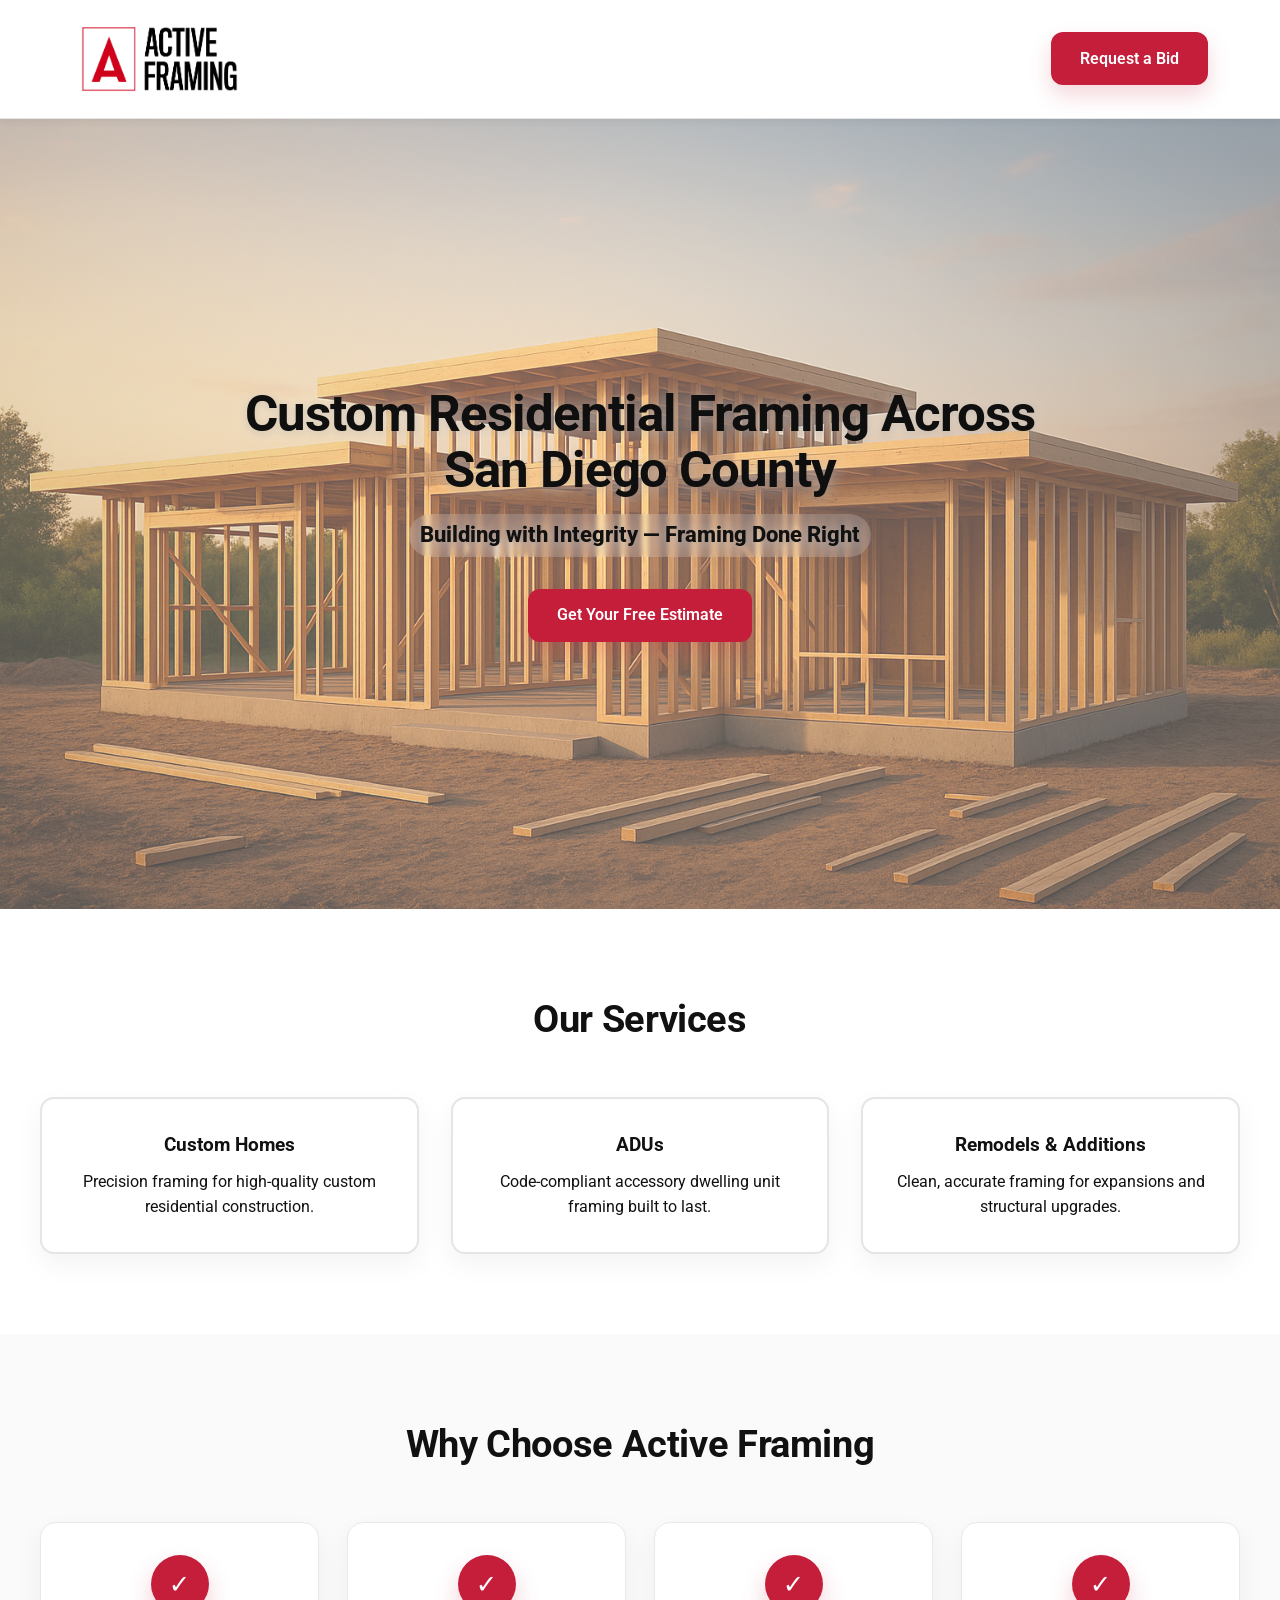
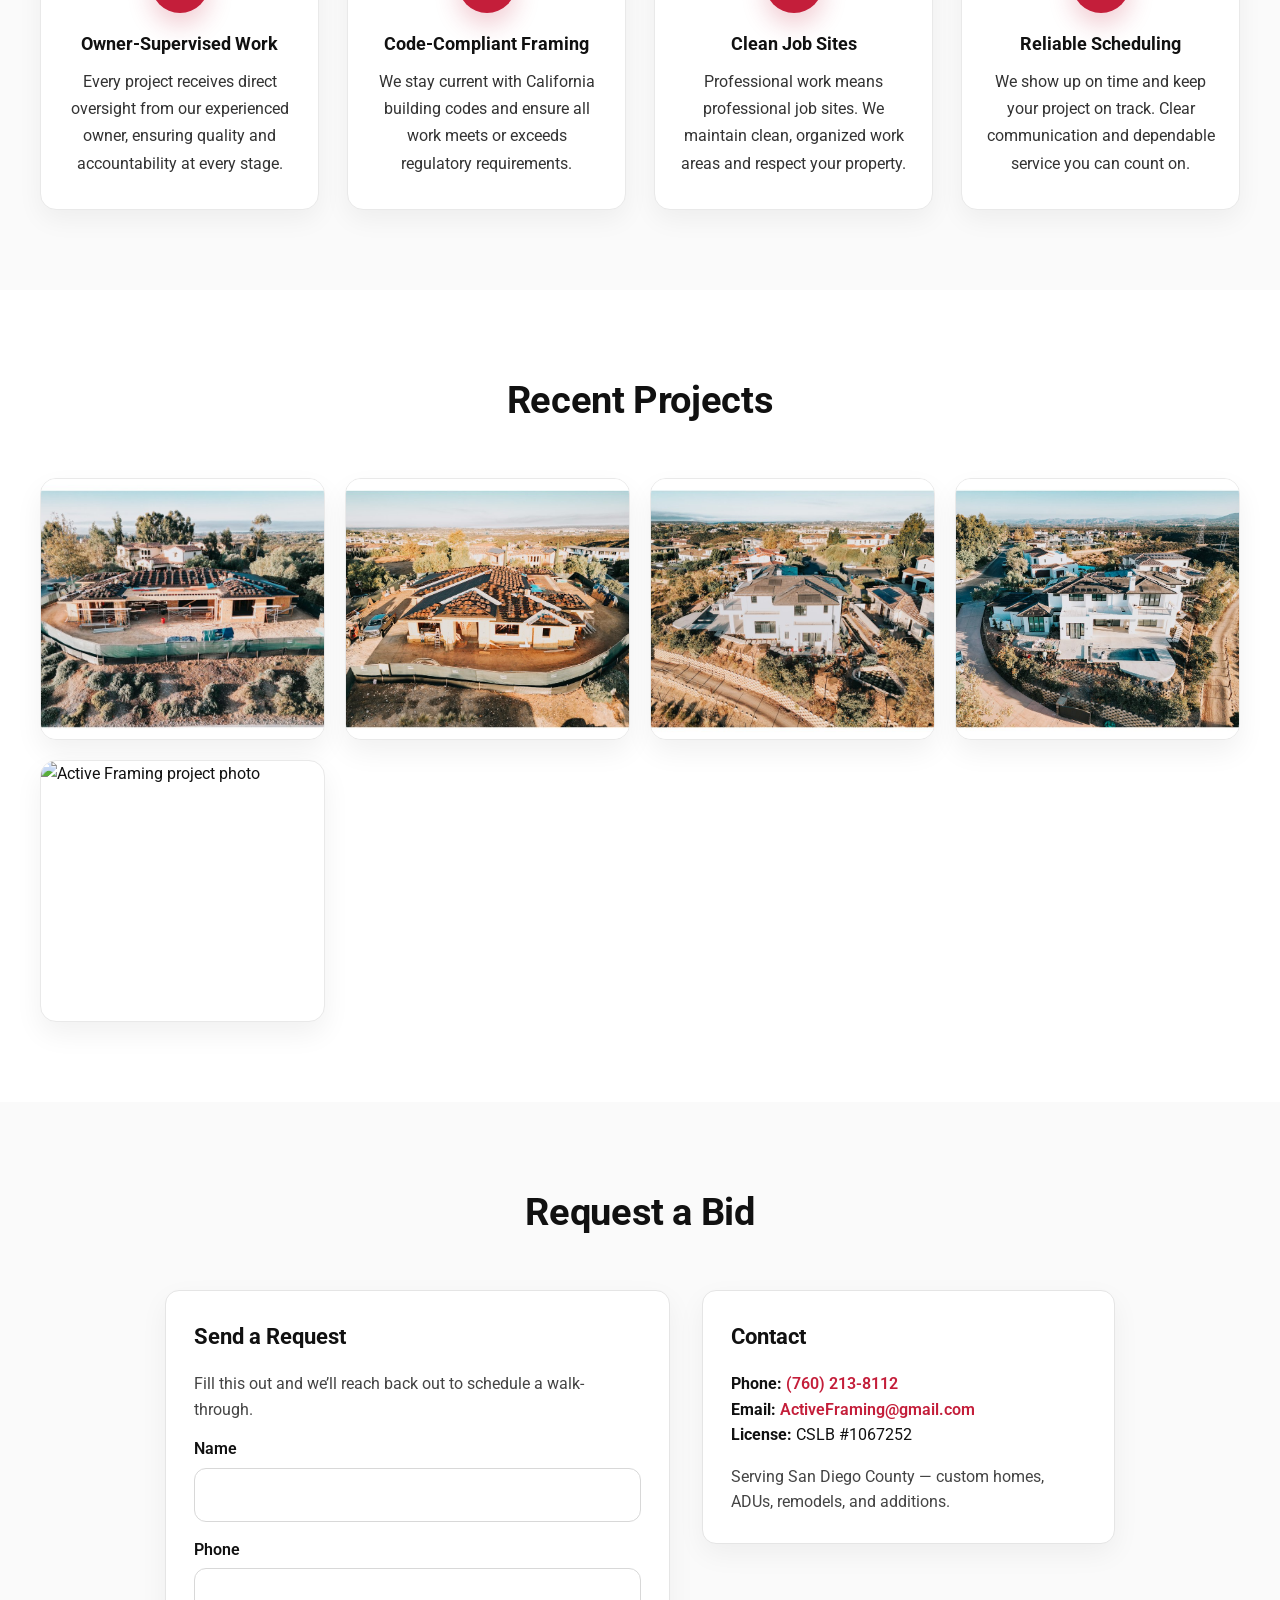
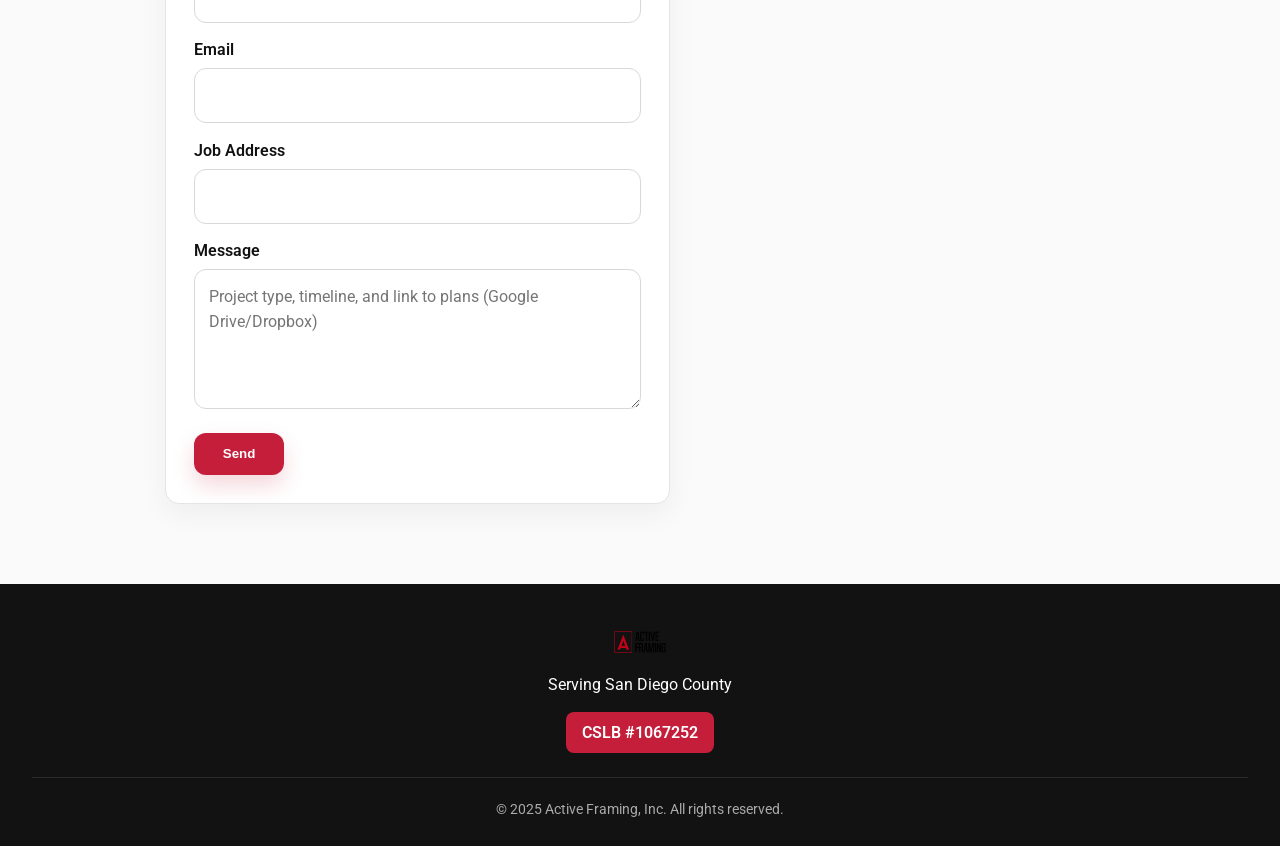
==== index.html @ 2f4777db "Restore 'Why Choose' section in index.html Restored missing section with features and benefits of th" ====
<!DOCTYPE html>
<html lang="en">
<head>
  <meta charset="UTF-8" />
  <meta name="viewport" content="width=device-width, initial-scale=1.0" />
  <meta name="description" content="Active Framing, Inc. - Custom residential framing contractor serving San Diego County. CSLB #1067252">
  <title>Active Framing, Inc. – Custom Residential Framing Across San Diego County</title>

  <!-- Favicons -->
  <link rel="icon" href="favicon.ico" sizes="any">
  <link rel="icon" type="image/png" sizes="32x32" href="favicon-32x32.png">
  <link rel="icon" type="image/png" sizes="16x16" href="favicon-16x16.png">
  <link rel="apple-touch-icon" href="apple-touch-icon.png">
  <link rel="manifest" href="site.webmanifest">
  <meta name="theme-color" content="#C41E3A">

  <!-- Performance: preload hero background + logo -->
  <link rel="preload" as="image" href="bg.jpg">
  <link rel="preload" as="image" href="logo-hd.png">

  <link rel="preconnect" href="https://fonts.googleapis.com">
  <link rel="preconnect" href="https://fonts.gstatic.com" crossorigin>
  <link href="https://fonts.googleapis.com/css2?family=Roboto:wght@300;400;500;700;800&display=swap" rel="stylesheet">

  <style>
    * { margin: 0; padding: 0; box-sizing: border-box; }

    body {
      font-family: 'Roboto', system-ui, -apple-system, BlinkMacSystemFont, 'Segoe UI', Arial, sans-serif;
      background: #fff;
      color: #111;
      line-height: 1.6;
    }

    .nowrap { white-space: nowrap; }

    /* ===== HEADER ===== */
    header {
      position: sticky;
      top: 0;
      z-index: 1000;
      background: rgba(255,255,255,0.92);
      backdrop-filter: blur(10px);
      border-bottom: 1px solid #e5e5e5;
      box-shadow: 0 2px 8px rgba(0,0,0,.06);
    }

    .header-container {
      max-width: 1200px;
      margin: 0 auto;
      padding: 1.05rem 2rem;
      display: flex;
      align-items: center;
      justify-content: space-between;
      gap: 1rem;
    }

    .logo img {
      height: 84px;
      width: auto;
      display: block;
    }

    .cta-button {
      background: #C41E3A;
      color: #fff;
      text-decoration: none;
      padding: .85rem 1.8rem;
      border-radius: 12px;
      font-weight: 600;
      border: 0;
      cursor: pointer;
      display: inline-block;
      transition: background .2s ease, transform .2s ease, box-shadow .2s ease;
      box-shadow: 0 10px 22px rgba(196, 30, 58, 0.18);
    }
    .cta-button:hover {
      background: #A01830;
      transform: translateY(-1px);
      box-shadow: 0 14px 28px rgba(196, 30, 58, 0.22);
    }

    /* ===== HERO (NO BIG WHITE FRAME) ===== */
    .hero {
      position: relative;
      text-align: center;
      min-height: calc(100vh - 110px);
      padding: 5.5rem 2rem;
      display: flex;
      align-items: center;
      justify-content: center;

      background-image: url("bg.jpg");
      background-size: cover;
      background-position: center center;
      background-repeat: no-repeat;
    }

    .hero::before {
      content: "";
      position: absolute;
      inset: 0;
      background: rgba(255, 255, 255, 0.34);
      pointer-events: none;
    }

    .hero::after {
      content: "";
      position: absolute;
      inset: 0;
      background: radial-gradient(circle at center, rgba(0,0,0,0.00) 0%, rgba(0,0,0,0.10) 95%);
      pointer-events: none;
    }

    .hero-content {
      position: relative;
      z-index: 1;
      max-width: 1050px;
      margin: 0 auto;
    }

    .hero h1 {
      font-size: clamp(2.05rem, 4vw, 3.2rem);
      margin-bottom: 1rem;
      line-height: 1.1;
      letter-spacing: -0.02em;
      color: #0f0f0f;
      text-shadow: 0 2px 14px rgba(255,255,255,0.55), 0 2px 10px rgba(0,0,0,0.20);
    }

    .hero h2 {
      font-size: clamp(1.05rem, 2vw, 1.35rem);
      font-weight: 800;
      margin-bottom: 2rem;
      color: #111;
      text-shadow: 0 2px 14px rgba(255,255,255,0.70), 0 2px 10px rgba(0,0,0,0.22);
      display: inline-block;
      padding: .25rem .7rem;
      border-radius: 999px;
      background: rgba(255,255,255,0.18);
      backdrop-filter: blur(2px);
    }

    /* ===== SECTIONS ===== */
    section { padding: 5rem 2rem; }

    .container {
      max-width: 1200px;
      margin: 0 auto;
    }

    .section-title {
      text-align: center;
      font-size: 2.35rem;
      margin-bottom: 3rem;
      letter-spacing: -0.01em;
    }

    /* ===== SERVICES ===== */
    .services-grid {
      display: grid;
      grid-template-columns: repeat(auto-fit, minmax(280px, 1fr));
      gap: 2rem;
    }

    .service-card {
      border: 2px solid #e5e5e5;
      padding: 2rem;
      text-align: center;
      border-radius: 14px;
      background: #fff;
      box-shadow: 0 10px 28px rgba(0,0,0,0.05);
    }

    .service-card h3 { margin-bottom: .5rem; }

    /* ===== WHY CHOOSE (RESTORED) ===== */
    .why-choose {
      background: #fafafa;
    }

    .features-grid {
      display: grid;
      grid-template-columns: repeat(auto-fit, minmax(240px, 1fr));
      gap: 1.75rem;
      margin-top: 1.75rem;
    }

    .feature-item {
      text-align: center;
      border: 1px solid #e9e9e9;
      border-radius: 16px;
      padding: 2rem 1.5rem;
      background: #fff;
      box-shadow: 0 10px 26px rgba(0,0,0,0.05);
    }

    .feature-icon {
      width: 58px;
      height: 58px;
      border-radius: 999px;
      background: #C41E3A;
      color: #fff;
      display: inline-flex;
      align-items: center;
      justify-content: center;
      font-weight: 900;
      font-size: 1.6rem;
      margin-bottom: 1rem;
      box-shadow: 0 12px 24px rgba(196, 30, 58, 0.22);
    }

    .feature-item h3 {
      font-size: 1.15rem;
      margin-bottom: .6rem;
    }

    .feature-item p {
      color: #333;
      line-height: 1.7;
    }

    /* ===== PROJECTS (NO "PROJECT 1/2/3" TEXT) ===== */
    .projects-grid {
      display: grid;
      grid-template-columns: repeat(auto-fit, minmax(260px, 1fr));
      gap: 1.25rem;
    }

    .project-card {
      border-radius: 16px;
      overflow: hidden;
      border: 1px solid #e9e9e9;
      background: #fff;
      box-shadow: 0 12px 28px rgba(0,0,0,0.06);
    }

    .project-card img {
      width: 100%;
      height: 260px;
      object-fit: cover;
      display: block;
    }

    /* ===== CONTACT FORM ===== */
    #contact { background: #fafafa; }

    .contact-wrap {
      max-width: 950px;
      margin: 0 auto;
      display: grid;
      grid-template-columns: 1.1fr 0.9fr;
      gap: 2rem;
      align-items: start;
    }

    .contact-card {
      border: 1px solid #e5e5e5;
      border-radius: 14px;
      padding: 1.75rem;
      background: #fff;
      box-shadow: 0 10px 28px rgba(0,0,0,0.05);
    }

    .contact-card h3 {
      font-size: 1.4rem;
      margin-bottom: 1rem;
    }

    label {
      display: block;
      font-weight: 600;
      margin: .9rem 0 .35rem;
    }

    input, textarea {
      width: 100%;
      padding: .85rem .9rem;
      border: 1px solid #d8d8d8;
      border-radius: 12px;
      font: inherit;
      background: #fff;
    }

    textarea {
      min-height: 140px;
      resize: vertical;
    }

    .contact-links a {
      color: #C41E3A;
      text-decoration: none;
      font-weight: 600;
    }
    .contact-links a:hover { text-decoration: underline; }

    /* ===== FOOTER (NO HUGE LOGO) ===== */
    footer {
      background: #121212;
      color: #fff;
      padding: 2.75rem 2rem 1.5rem;
      text-align: center;
    }

    .footer-logo {
      height: 28px;
      width: auto;
      opacity: .92;
      margin: 0 auto 1rem;
      display: block;
    }

    .license {
      background: #C41E3A;
      display: inline-block;
      padding: .5rem 1rem;
      border-radius: 8px;
      margin-top: .9rem;
      font-weight: 600;
    }

    .footer-bottom {
      border-top: 1px solid #2a2a2a;
      padding-top: 1.25rem;
      margin-top: 1.5rem;
      color: #aaa;
      font-size: .9rem;
    }

    /* ===== MOBILE ===== */
    @media (max-width: 900px) {
      .contact-wrap { grid-template-columns: 1fr; }
      .hero { min-height: auto; padding: 5rem 1.25rem; }
      .project-card img { height: 220px; }
    }

    @media (max-width: 768px) {
      .logo img { height: 64px; }
      .header-container { padding: .95rem 1.25rem; }
      .hero::before { background: rgba(255,255,255,0.32); }
      .hero h2 { font-weight: 800; }
    }
  </style>
</head>

<body>

<header>
  <div class="header-container">
    <a href="#home" class="logo" aria-label="Active Framing Home">
      <img src="logo-hd.png" alt="Active Framing Logo" decoding="async" fetchpriority="high">
    </a>
    <a href="#contact" class="cta-button">Request a Bid</a>
  </div>
</header>

<section class="hero" id="home">
  <div class="hero-content">
    <h1>Custom Residential Framing Across <span class="nowrap">San Diego County</span></h1>
    <h2>Building with Integrity — Framing Done Right</h2><br>
    <a href="#contact" class="cta-button">Get Your Free Estimate</a>
  </div>
</section>

<section>
  <div class="container">
    <h2 class="section-title">Our Services</h2>
    <div class="services-grid">
      <div class="service-card">
        <h3>Custom Homes</h3>
        <p>Precision framing for high-quality custom residential construction.</p>
      </div>
      <div class="service-card">
        <h3>ADUs</h3>
        <p>Code-compliant accessory dwelling unit framing built to last.</p>
      </div>
      <div class="service-card">
        <h3>Remodels & Additions</h3>
        <p>Clean, accurate framing for expansions and structural upgrades.</p>
      </div>
    </div>
  </div>
</section>

<!-- ✅ RESTORED MISSING SECTION -->
<section class="why-choose" id="why-choose">
  <div class="container">
    <h2 class="section-title">Why Choose Active Framing</h2>

    <div class="features-grid">
      <div class="feature-item">
        <div class="feature-icon" aria-hidden="true">✓</div>
        <h3>Owner-Supervised Work</h3>
        <p>Every project receives direct oversight from our experienced owner, ensuring quality and accountability at every stage.</p>
      </div>

      <div class="feature-item">
        <div class="feature-icon" aria-hidden="true">✓</div>
        <h3>Code-Compliant Framing</h3>
        <p>We stay current with California building codes and ensure all work meets or exceeds regulatory requirements.</p>
      </div>

      <div class="feature-item">
        <div class="feature-icon" aria-hidden="true">✓</div>
        <h3>Clean Job Sites</h3>
        <p>Professional work means professional job sites. We maintain clean, organized work areas and respect your property.</p>
      </div>

      <div class="feature-item">
        <div class="feature-icon" aria-hidden="true">✓</div>
        <h3>Reliable Scheduling</h3>
        <p>We show up on time and keep your project on track. Clear communication and dependable service you can count on.</p>
      </div>
    </div>
  </div>
</section>

<section id="projects">
  <div class="container">
    <h2 class="section-title">Recent Projects</h2>

    <div class="projects-grid">
      <div class="project-card">
        <img src="project_1.jpg" alt="Active Framing project photo" loading="lazy" decoding="async">
      </div>
      <div class="project-card">
        <img src="project_2.jpg" alt="Active Framing project photo" loading="lazy" decoding="async">
      </div>
      <div class="project-card">
        <img src="project_3.jpg" alt="Active Framing project photo" loading="lazy" decoding="async">
      </div>
      <div class="project-card">
        <img src="project_4.jpg" alt="Active Framing project photo" loading="lazy" decoding="async">
      </div>
      <div class="project-card">
        <img src="DJI_0188.jpg" alt="Active Framing project photo" loading="lazy" decoding="async">
      </div>
    </div>
  </div>
</section>

<section id="contact">
  <div class="container">
    <h2 class="section-title">Request a Bid</h2>

    <div class="contact-wrap">
      <div class="contact-card">
        <h3>Send a Request</h3>
        <p style="color:#444;">Fill this out and we’ll reach back out to schedule a walk-through.</p>

        <form action="https://formspree.io/f/xojaaepq" method="POST">
          <label for="name">Name</label>
          <input id="name" name="name" autocomplete="name" required>

          <label for="phone">Phone</label>
          <input id="phone" name="phone" autocomplete="tel" required>

          <label for="email">Email</label>
          <input id="email" name="email" type="email" autocomplete="email" required>

          <label for="address">Job Address</label>
          <input id="address" name="address" autocomplete="street-address">

          <label for="message">Message</label>
          <textarea id="message" name="message" placeholder="Project type, timeline, and link to plans (Google Drive/Dropbox)"></textarea>

          <input type="hidden" name="_subject" value="New Bid Request - ActiveFraming.com">

          <button class="cta-button" type="submit" style="margin-top: 1rem;">Send</button>
        </form>
      </div>

      <div class="contact-card">
        <h3>Contact</h3>
        <p class="contact-links">
          <strong>Phone:</strong> <a href="tel:+17602138112">(760) 213-8112</a><br>
          <strong>Email:</strong> <a href="mailto:activeframing@gmail.com">ActiveFraming@gmail.com</a><br>
          <strong>License:</strong> CSLB #1067252
        </p>
        <p style="color:#444; margin-top: 1rem;">
          Serving San Diego County — custom homes, ADUs, remodels, and additions.
        </p>
      </div>
    </div>
  </div>
</section>

<footer>
  <img src="logo-hd.png" alt="Active Framing Logo" class="footer-logo" loading="lazy" decoding="async">
  <div>Serving San Diego County</div>
  <div class="license">CSLB #1067252</div>
  <div class="footer-bottom">© 2025 Active Framing, Inc. All rights reserved.</div>
</footer>

</body>
</html>
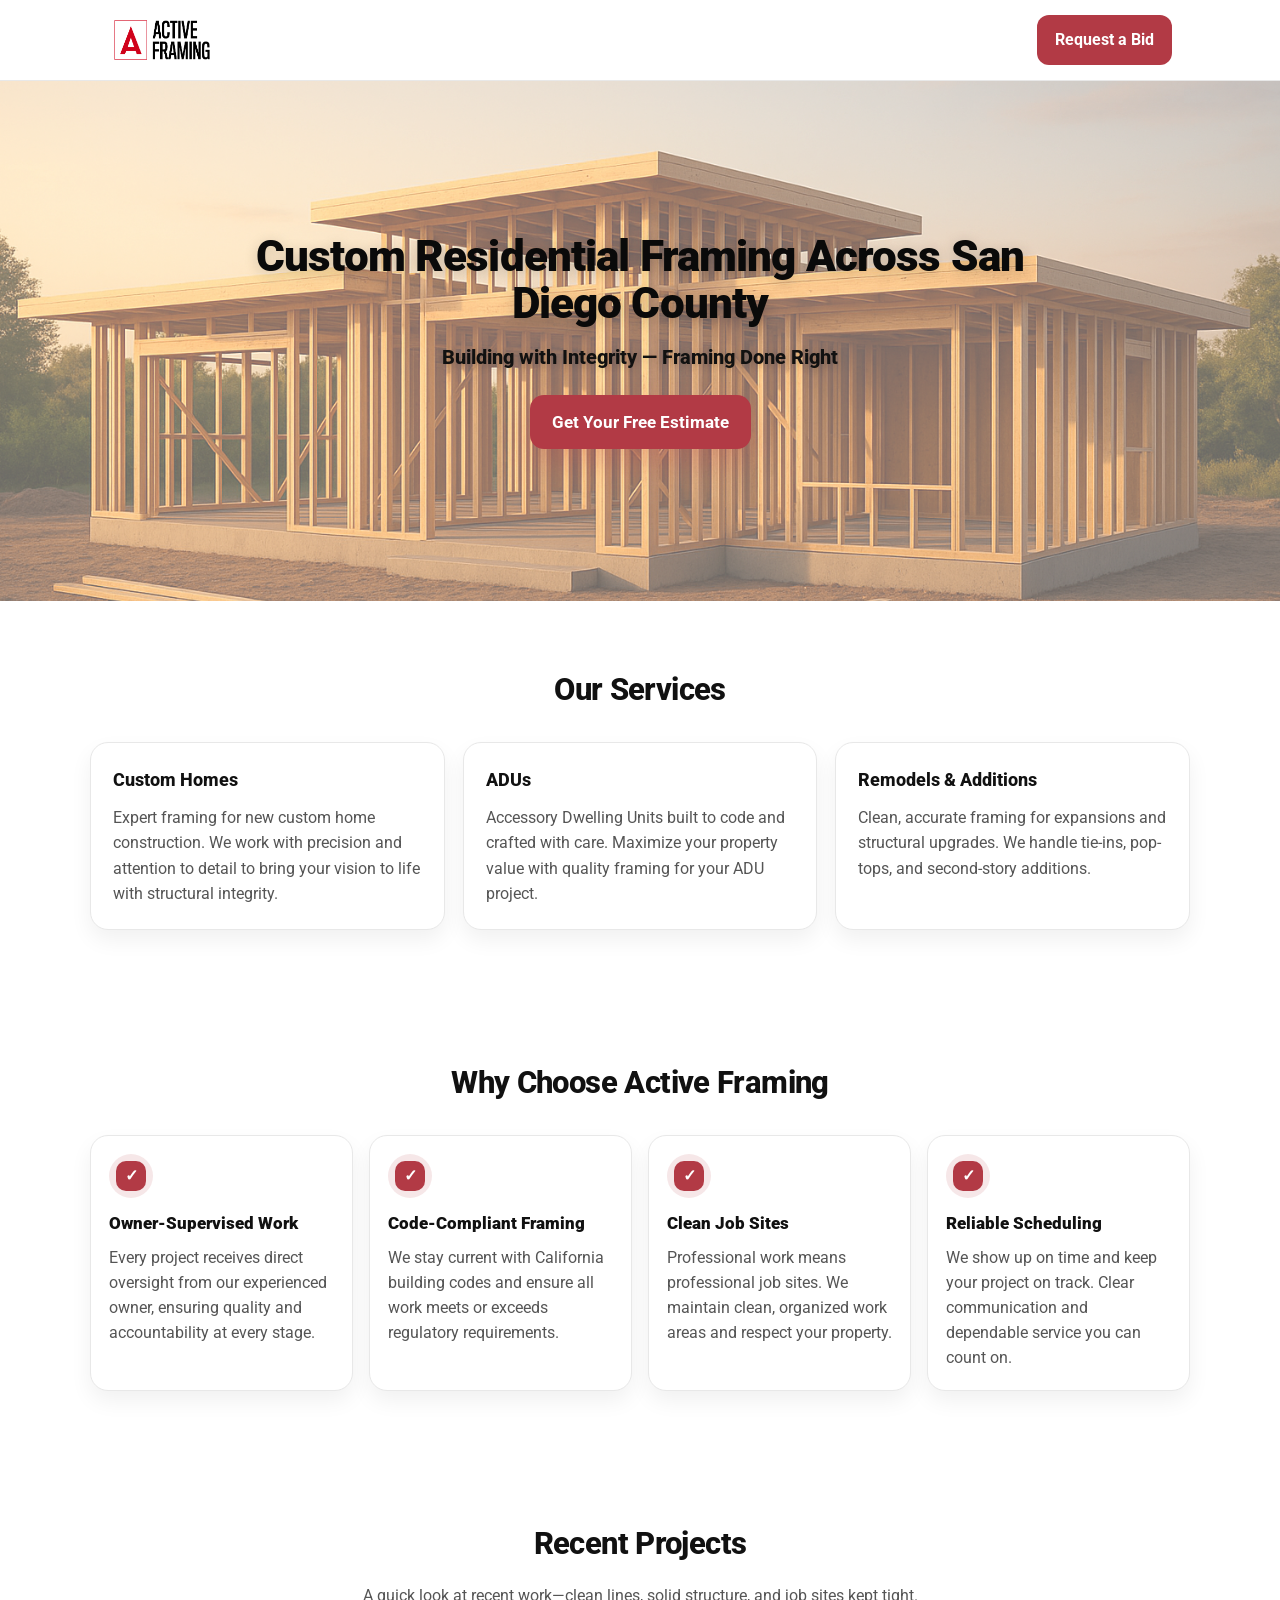
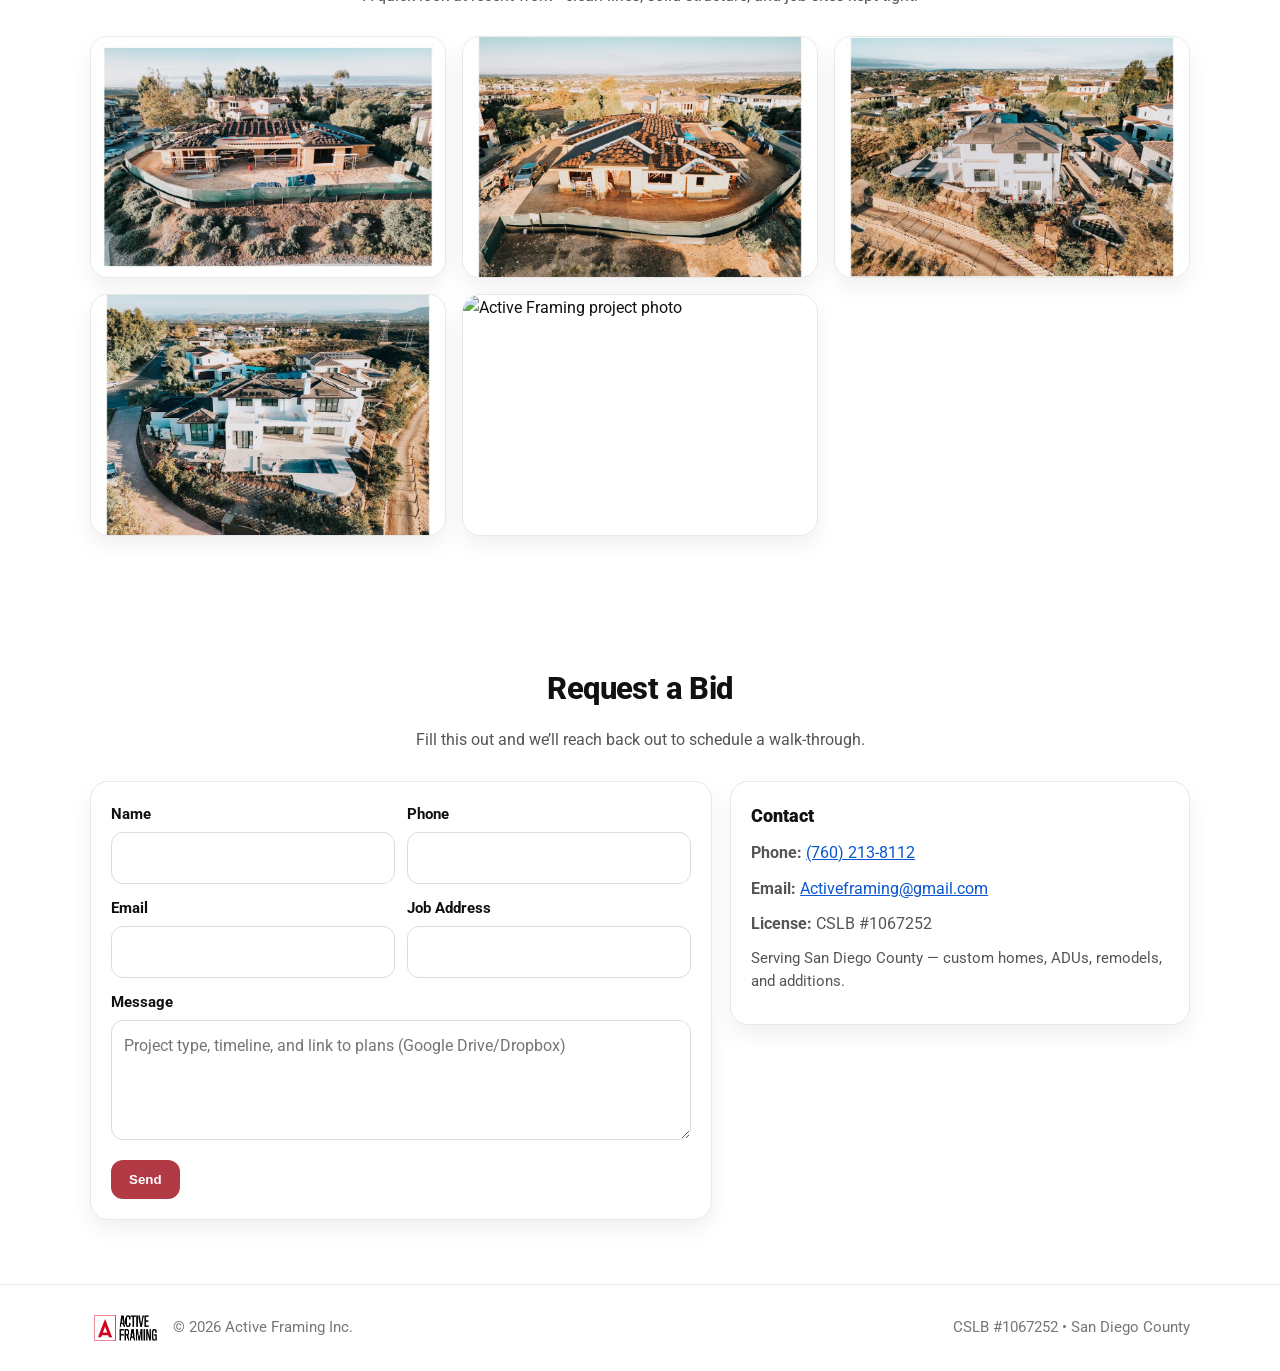
==== commit 4b2b711b: "Refactor index.html for SEO and structure improvements Updated meta description and title for better" ====
--- a/index.html
+++ b/index.html
@@ -1,496 +1,558 @@
+
 <!DOCTYPE html>
 <html lang="en">
 <head>
   <meta charset="UTF-8" />
   <meta name="viewport" content="width=device-width, initial-scale=1.0" />
-  <meta name="description" content="Active Framing, Inc. - Custom residential framing contractor serving San Diego County. CSLB #1067252">
-  <title>Active Framing, Inc. – Custom Residential Framing Across San Diego County</title>
-
-  <!-- Favicons -->
-  <link rel="icon" href="favicon.ico" sizes="any">
+  <meta name="description" content="Active Framing, Inc. - Professional framing contractor serving San Diego County. Custom homes, ADUs, remodels & additions. CSLB License #1067252" />
+
+  <title>Active Framing, Inc. - Custom Residential Framing Across San Diego County</title>
+
+  <!-- Favicons (keep these if you uploaded them; harmless if some are missing) -->
+  <link rel="apple-touch-icon" sizes="180x180" href="apple-touch-icon.png">
   <link rel="icon" type="image/png" sizes="32x32" href="favicon-32x32.png">
   <link rel="icon" type="image/png" sizes="16x16" href="favicon-16x16.png">
-  <link rel="apple-touch-icon" href="apple-touch-icon.png">
   <link rel="manifest" href="site.webmanifest">
-  <meta name="theme-color" content="#C41E3A">
-
-  <!-- Performance: preload hero background + logo -->
-  <link rel="preload" as="image" href="bg.jpg">
-  <link rel="preload" as="image" href="logo-hd.png">
+  <link rel="shortcut icon" href="favicon.ico">
 
   <link rel="preconnect" href="https://fonts.googleapis.com">
   <link rel="preconnect" href="https://fonts.gstatic.com" crossorigin>
   <link href="https://fonts.googleapis.com/css2?family=Roboto:wght@300;400;500;700;800&display=swap" rel="stylesheet">
 
   <style>
-    * { margin: 0; padding: 0; box-sizing: border-box; }
-
-    body {
-      font-family: 'Roboto', system-ui, -apple-system, BlinkMacSystemFont, 'Segoe UI', Arial, sans-serif;
-      background: #fff;
-      color: #111;
-      line-height: 1.6;
-    }
-
-    .nowrap { white-space: nowrap; }
-
-    /* ===== HEADER ===== */
-    header {
+    :root{
+      --brand:#b23a45;
+      --text:#111;
+      --muted:#555;
+      --border:#e8e8e8;
+      --card:#ffffff;
+      --max:1100px;
+      --shadow: 0 12px 30px rgba(0,0,0,.10);
+      --radius:18px;
+    }
+
+    *{ box-sizing:border-box; margin:0; padding:0; }
+    html{ scroll-behavior:smooth; }
+    body{
+      font-family: 'Roboto', -apple-system, BlinkMacSystemFont, 'Segoe UI', Arial, sans-serif;
+      color:var(--text);
+      background:#fff;
+      line-height:1.6;
+    }
+    a{ color:inherit; text-decoration:none; }
+
+    /* Header */
+    header{
       position: sticky;
       top: 0;
       z-index: 1000;
-      background: rgba(255,255,255,0.92);
-      backdrop-filter: blur(10px);
-      border-bottom: 1px solid #e5e5e5;
-      box-shadow: 0 2px 8px rgba(0,0,0,.06);
-    }
-
-    .header-container {
-      max-width: 1200px;
+      background:#fff;
+      border-bottom:1px solid var(--border);
+    }
+    .header-container{
+      max-width: var(--max);
       margin: 0 auto;
-      padding: 1.05rem 2rem;
-      display: flex;
-      align-items: center;
-      justify-content: space-between;
-      gap: 1rem;
-    }
-
-    .logo img {
-      height: 84px;
+      padding: 14px 18px;
+      display:flex;
+      align-items:center;
+      justify-content:space-between;
+      gap:16px;
+    }
+    .brand{
+      display:flex;
+      align-items:center;
+      gap:12px;
+      min-width: 220px;
+    }
+    .brand img{
+      height: 52px;          /* bigger + crisp */
       width: auto;
-      display: block;
-    }
-
-    .cta-button {
-      background: #C41E3A;
-      color: #fff;
-      text-decoration: none;
-      padding: .85rem 1.8rem;
+      image-rendering: auto;
+      display:block;
+    }
+
+    .cta-button{
+      display:inline-flex;
+      align-items:center;
+      justify-content:center;
+      padding: 12px 18px;
       border-radius: 12px;
-      font-weight: 600;
-      border: 0;
-      cursor: pointer;
-      display: inline-block;
-      transition: background .2s ease, transform .2s ease, box-shadow .2s ease;
-      box-shadow: 0 10px 22px rgba(196, 30, 58, 0.18);
-    }
-    .cta-button:hover {
-      background: #A01830;
-      transform: translateY(-1px);
-      box-shadow: 0 14px 28px rgba(196, 30, 58, 0.22);
-    }
-
-    /* ===== HERO (NO BIG WHITE FRAME) ===== */
-    .hero {
+      background: var(--brand);
+      color:#fff;
+      font-weight:700;
+      border:0;
+      cursor:pointer;
+      transition: transform .08s ease, opacity .15s ease;
+      white-space: nowrap;
+    }
+    .cta-button:hover{ opacity:.95; }
+    .cta-button:active{ transform: translateY(1px); }
+
+    /* Sections */
+    section{ padding: 64px 18px; }
+    .container{ max-width: var(--max); margin:0 auto; }
+    .section-title{
+      text-align:center;
+      font-size: clamp(1.7rem, 2.4vw, 2.2rem);
+      letter-spacing: -0.02em;
+      margin-bottom: 28px;
+      font-weight: 800;
+    }
+    .section-subtitle{
+      text-align:center;
+      color:var(--muted);
+      margin: -14px auto 28px;
+      max-width: 760px;
+    }
+
+    /* HERO */
+    .hero{
       position: relative;
-      text-align: center;
-      min-height: calc(100vh - 110px);
-      padding: 5.5rem 2rem;
-      display: flex;
-      align-items: center;
-      justify-content: center;
-
-      background-image: url("bg.jpg");
-      background-size: cover;
-      background-position: center center;
-      background-repeat: no-repeat;
-    }
-
-    .hero::before {
-      content: "";
-      position: absolute;
-      inset: 0;
-      background: rgba(255, 255, 255, 0.34);
-      pointer-events: none;
-    }
-
-    .hero::after {
-      content: "";
-      position: absolute;
-      inset: 0;
-      background: radial-gradient(circle at center, rgba(0,0,0,0.00) 0%, rgba(0,0,0,0.10) 95%);
-      pointer-events: none;
-    }
-
-    .hero-content {
+      padding: 0;
+      overflow:hidden;
+    }
+    .hero-wrap{
       position: relative;
-      z-index: 1;
-      max-width: 1050px;
-      margin: 0 auto;
-    }
-
-    .hero h1 {
-      font-size: clamp(2.05rem, 4vw, 3.2rem);
-      margin-bottom: 1rem;
-      line-height: 1.1;
+      min-height: 520px;
+      display:flex;
+      align-items:center;
+      justify-content:center;
+      text-align:center;
+      padding: 70px 18px;
+    }
+
+    /* Use real <img> so mobile loads faster than CSS bg */
+    .hero-bg{
+      position:absolute;
+      inset:0;
+      width:100%;
+      height:100%;
+      object-fit: cover;
+      object-position: center;
+      z-index:0;
+      transform: scale(1.02);
+    }
+
+    /* Make background more visible but still readable */
+    .hero-overlay{
+      position:absolute;
+      inset:0;
+      background: rgba(255,255,255,.40); /* lower = more visible image */
+      z-index:1;
+    }
+
+    .hero-content{
+      position: relative;
+      z-index:2;
+      max-width: 980px;
+      padding: 0;
+    }
+
+    .hero h1{
+      font-size: clamp(2.1rem, 3.4vw, 3.25rem);
+      line-height: 1.08;
       letter-spacing: -0.02em;
-      color: #0f0f0f;
-      text-shadow: 0 2px 14px rgba(255,255,255,0.55), 0 2px 10px rgba(0,0,0,0.20);
-    }
-
-    .hero h2 {
-      font-size: clamp(1.05rem, 2vw, 1.35rem);
+      font-weight: 900;
+      color:#0a0a0a;
+      text-shadow: 0 3px 14px rgba(0,0,0,.18);
+      margin-bottom: 14px;
+    }
+
+    /* Motto: bolder + readable, NO OVAL */
+    .hero h2{
+      font-size: clamp(1.05rem, 1.7vw, 1.25rem);
       font-weight: 800;
-      margin-bottom: 2rem;
-      color: #111;
-      text-shadow: 0 2px 14px rgba(255,255,255,0.70), 0 2px 10px rgba(0,0,0,0.22);
-      display: inline-block;
-      padding: .25rem .7rem;
+      color:#111;
+      text-shadow: 0 2px 10px rgba(0,0,0,.18);
+      margin-bottom: 22px;
+      padding: 0;              /* remove pill look */
+      background: transparent;  /* remove oval */
+      backdrop-filter: none;    /* remove blur oval */
+      border-radius: 0;
+      display:block;
+    }
+
+    .hero .cta-button{
+      padding: 14px 22px;
+      border-radius: 14px;
+      font-size: 1.05rem;
+      box-shadow: 0 14px 30px rgba(178,58,69,.25);
+    }
+
+    /* Services */
+    .services-grid{
+      display:grid;
+      grid-template-columns: repeat(3, 1fr);
+      gap: 18px;
+      margin-top: 10px;
+    }
+    .card{
+      background: var(--card);
+      border: 1px solid var(--border);
+      border-radius: var(--radius);
+      padding: 22px;
+      box-shadow: 0 10px 22px rgba(0,0,0,.06);
+    }
+    .card h3{
+      font-size: 1.15rem;
+      margin-bottom: 10px;
+      font-weight: 800;
+    }
+    .card p{ color: var(--muted); }
+
+    /* WHY CHOOSE */
+    .why-grid{
+      display:grid;
+      grid-template-columns: repeat(4, 1fr);
+      gap: 16px;
+    }
+    .why-item{
+      background:#fff;
+      border:1px solid var(--border);
+      border-radius: var(--radius);
+      padding: 18px 18px 20px;
+      box-shadow: 0 10px 22px rgba(0,0,0,.06);
+      text-align:left;
+    }
+    .why-icon{
+      width:44px;
+      height:44px;
       border-radius: 999px;
-      background: rgba(255,255,255,0.18);
-      backdrop-filter: blur(2px);
-    }
-
-    /* ===== SECTIONS ===== */
-    section { padding: 5rem 2rem; }
-
-    .container {
-      max-width: 1200px;
-      margin: 0 auto;
-    }
-
-    .section-title {
-      text-align: center;
-      font-size: 2.35rem;
-      margin-bottom: 3rem;
-      letter-spacing: -0.01em;
-    }
-
-    /* ===== SERVICES ===== */
-    .services-grid {
-      display: grid;
-      grid-template-columns: repeat(auto-fit, minmax(280px, 1fr));
-      gap: 2rem;
-    }
-
-    .service-card {
-      border: 2px solid #e5e5e5;
-      padding: 2rem;
-      text-align: center;
-      border-radius: 14px;
-      background: #fff;
-      box-shadow: 0 10px 28px rgba(0,0,0,0.05);
-    }
-
-    .service-card h3 { margin-bottom: .5rem; }
-
-    /* ===== WHY CHOOSE (RESTORED) ===== */
-    .why-choose {
-      background: #fafafa;
-    }
-
-    .features-grid {
-      display: grid;
-      grid-template-columns: repeat(auto-fit, minmax(240px, 1fr));
-      gap: 1.75rem;
-      margin-top: 1.75rem;
-    }
-
-    .feature-item {
-      text-align: center;
-      border: 1px solid #e9e9e9;
-      border-radius: 16px;
-      padding: 2rem 1.5rem;
-      background: #fff;
-      box-shadow: 0 10px 26px rgba(0,0,0,0.05);
-    }
-
-    .feature-icon {
-      width: 58px;
-      height: 58px;
-      border-radius: 999px;
-      background: #C41E3A;
-      color: #fff;
-      display: inline-flex;
-      align-items: center;
-      justify-content: center;
+      background: rgba(178,58,69,.12);
+      display:flex;
+      align-items:center;
+      justify-content:center;
+      margin-bottom: 12px;
+    }
+    .why-icon span{
+      display:inline-flex;
+      width:30px;
+      height:30px;
+      border-radius: 10px;
+      background: var(--brand);
+      color:#fff;
+      align-items:center;
+      justify-content:center;
+      font-weight:900;
+      line-height:1;
+    }
+    .why-item h3{
+      font-size: 1.05rem;
+      margin-bottom: 8px;
       font-weight: 900;
-      font-size: 1.6rem;
-      margin-bottom: 1rem;
-      box-shadow: 0 12px 24px rgba(196, 30, 58, 0.22);
-    }
-
-    .feature-item h3 {
-      font-size: 1.15rem;
-      margin-bottom: .6rem;
-    }
-
-    .feature-item p {
-      color: #333;
-      line-height: 1.7;
-    }
-
-    /* ===== PROJECTS (NO "PROJECT 1/2/3" TEXT) ===== */
-    .projects-grid {
-      display: grid;
-      grid-template-columns: repeat(auto-fit, minmax(260px, 1fr));
-      gap: 1.25rem;
-    }
-
-    .project-card {
-      border-radius: 16px;
-      overflow: hidden;
-      border: 1px solid #e9e9e9;
-      background: #fff;
-      box-shadow: 0 12px 28px rgba(0,0,0,0.06);
-    }
-
-    .project-card img {
-      width: 100%;
-      height: 260px;
+    }
+    .why-item p{
+      color: var(--muted);
+      font-size: .98rem;
+    }
+
+    /* Projects */
+    .projects-grid{
+      display:grid;
+      grid-template-columns: repeat(3, 1fr);
+      gap: 16px;
+    }
+    .project-card{
+      border-radius: var(--radius);
+      overflow:hidden;
+      border:1px solid var(--border);
+      background:#fff;
+      box-shadow: 0 10px 22px rgba(0,0,0,.06);
+    }
+    .project-card img{
+      width:100%;
+      height: 240px;
       object-fit: cover;
-      display: block;
-    }
-
-    /* ===== CONTACT FORM ===== */
-    #contact { background: #fafafa; }
-
-    .contact-wrap {
-      max-width: 950px;
-      margin: 0 auto;
-      display: grid;
-      grid-template-columns: 1.1fr 0.9fr;
-      gap: 2rem;
-      align-items: start;
-    }
-
-    .contact-card {
-      border: 1px solid #e5e5e5;
-      border-radius: 14px;
-      padding: 1.75rem;
-      background: #fff;
-      box-shadow: 0 10px 28px rgba(0,0,0,0.05);
-    }
-
-    .contact-card h3 {
-      font-size: 1.4rem;
-      margin-bottom: 1rem;
-    }
-
-    label {
-      display: block;
-      font-weight: 600;
-      margin: .9rem 0 .35rem;
-    }
-
-    input, textarea {
-      width: 100%;
-      padding: .85rem .9rem;
-      border: 1px solid #d8d8d8;
+      display:block;
+    }
+
+    /* Contact */
+    .contact-wrap{
+      display:grid;
+      grid-template-columns: 1.15fr .85fr;
+      gap: 18px;
+      align-items:start;
+    }
+    form{
+      background:#fff;
+      border:1px solid var(--border);
+      border-radius: var(--radius);
+      padding: 20px;
+      box-shadow: 0 10px 22px rgba(0,0,0,.06);
+    }
+    .field-row{
+      display:grid;
+      grid-template-columns: 1fr 1fr;
+      gap: 12px;
+      margin-bottom: 12px;
+    }
+    label{
+      display:block;
+      font-weight: 700;
+      font-size: .95rem;
+      margin-bottom: 6px;
+    }
+    input, textarea{
+      width:100%;
+      padding: 12px 12px;
       border-radius: 12px;
+      border:1px solid #ddd;
       font: inherit;
-      background: #fff;
-    }
-
-    textarea {
-      min-height: 140px;
-      resize: vertical;
-    }
-
-    .contact-links a {
-      color: #C41E3A;
-      text-decoration: none;
-      font-weight: 600;
-    }
-    .contact-links a:hover { text-decoration: underline; }
-
-    /* ===== FOOTER (NO HUGE LOGO) ===== */
-    footer {
-      background: #121212;
-      color: #fff;
-      padding: 2.75rem 2rem 1.5rem;
-      text-align: center;
-    }
-
-    .footer-logo {
-      height: 28px;
-      width: auto;
-      opacity: .92;
-      margin: 0 auto 1rem;
-      display: block;
-    }
-
-    .license {
-      background: #C41E3A;
-      display: inline-block;
-      padding: .5rem 1rem;
-      border-radius: 8px;
-      margin-top: .9rem;
-      font-weight: 600;
-    }
-
-    .footer-bottom {
-      border-top: 1px solid #2a2a2a;
-      padding-top: 1.25rem;
-      margin-top: 1.5rem;
-      color: #aaa;
-      font-size: .9rem;
-    }
-
-    /* ===== MOBILE ===== */
-    @media (max-width: 900px) {
-      .contact-wrap { grid-template-columns: 1fr; }
-      .hero { min-height: auto; padding: 5rem 1.25rem; }
-      .project-card img { height: 220px; }
-    }
-
-    @media (max-width: 768px) {
-      .logo img { height: 64px; }
-      .header-container { padding: .95rem 1.25rem; }
-      .hero::before { background: rgba(255,255,255,0.32); }
-      .hero h2 { font-weight: 800; }
+      outline:none;
+    }
+    textarea{ min-height: 120px; resize: vertical; }
+    .form-actions{
+      margin-top: 12px;
+      display:flex;
+      justify-content:flex-start;
+    }
+
+    .contact-card{
+      background:#fff;
+      border:1px solid var(--border);
+      border-radius: var(--radius);
+      padding: 20px;
+      box-shadow: 0 10px 22px rgba(0,0,0,.06);
+    }
+    .contact-card h3{
+      font-size: 1.1rem;
+      margin-bottom: 10px;
+      font-weight: 900;
+    }
+    .contact-card p{
+      color: var(--muted);
+      margin-bottom: 10px;
+    }
+    .contact-card a{
+      color: #0b57d0;
+      text-decoration: underline;
+    }
+
+    /* Footer */
+    footer{
+      border-top:1px solid var(--border);
+      padding: 26px 18px;
+      background:#fff;
+    }
+    .footer-inner{
+      max-width: var(--max);
+      margin:0 auto;
+      display:flex;
+      align-items:center;
+      justify-content:space-between;
+      gap: 16px;
+      flex-wrap: wrap;
+    }
+    .footer-logo{
+      display:flex;
+      align-items:center;
+      gap: 12px;
+    }
+    .footer-logo img{
+      height: 34px; /* small, not huge */
+      width:auto;
+      display:block;
+    }
+    .fineprint{
+      color:#777;
+      font-size: .92rem;
+    }
+
+    /* Responsive */
+    @media (max-width: 980px){
+      .services-grid{ grid-template-columns: 1fr; }
+      .why-grid{ grid-template-columns: 1fr 1fr; }
+      .projects-grid{ grid-template-columns: 1fr 1fr; }
+      .contact-wrap{ grid-template-columns: 1fr; }
+      .hero-wrap{ min-height: 520px; }
+    }
+    @media (max-width: 560px){
+      .brand img{ height: 46px; }
+      .cta-button{ padding: 12px 16px; }
+      .field-row{ grid-template-columns: 1fr; }
+      .why-grid{ grid-template-columns: 1fr; }
+
+      /* Keep "San Diego County" together better on small screens */
+      .hero h1{ padding: 0 6px; }
     }
   </style>
 </head>
 
 <body>
 
-<header>
-  <div class="header-container">
-    <a href="#home" class="logo" aria-label="Active Framing Home">
-      <img src="logo-hd.png" alt="Active Framing Logo" decoding="async" fetchpriority="high">
-    </a>
-    <a href="#contact" class="cta-button">Request a Bid</a>
-  </div>
-</header>
-
-<section class="hero" id="home">
-  <div class="hero-content">
-    <h1>Custom Residential Framing Across <span class="nowrap">San Diego County</span></h1>
-    <h2>Building with Integrity — Framing Done Right</h2><br>
-    <a href="#contact" class="cta-button">Get Your Free Estimate</a>
-  </div>
-</section>
-
-<section>
-  <div class="container">
-    <h2 class="section-title">Our Services</h2>
-    <div class="services-grid">
-      <div class="service-card">
-        <h3>Custom Homes</h3>
-        <p>Precision framing for high-quality custom residential construction.</p>
+  <header>
+    <div class="header-container">
+      <a class="brand" href="#home" aria-label="Active Framing home">
+        <img src="logo-hd.png" alt="Active Framing logo" decoding="async" />
+      </a>
+
+      <a class="cta-button" href="#contact" aria-label="Request a Bid">Request a Bid</a>
+    </div>
+  </header>
+
+  <!-- HERO -->
+  <section class="hero" id="home">
+    <div class="hero-wrap">
+      <img class="hero-bg" src="bg.jpg" alt="Framing background" fetchpriority="high" decoding="async" />
+      <div class="hero-overlay" aria-hidden="true"></div>
+
+      <div class="hero-content">
+        <h1>
+          Custom Residential Framing Across San Diego&nbsp;County
+        </h1>
+        <h2>Building with Integrity — Framing Done Right</h2>
+        <a class="cta-button" href="#contact" aria-label="Get Your Free Estimate">Get Your Free Estimate</a>
       </div>
-      <div class="service-card">
-        <h3>ADUs</h3>
-        <p>Code-compliant accessory dwelling unit framing built to last.</p>
+    </div>
+  </section>
+
+  <!-- SERVICES -->
+  <section id="services">
+    <div class="container">
+      <h2 class="section-title">Our Services</h2>
+
+      <div class="services-grid">
+        <div class="card">
+          <h3>Custom Homes</h3>
+          <p>Expert framing for new custom home construction. We work with precision and attention to detail to bring your vision to life with structural integrity.</p>
+        </div>
+
+        <div class="card">
+          <h3>ADUs</h3>
+          <p>Accessory Dwelling Units built to code and crafted with care. Maximize your property value with quality framing for your ADU project.</p>
+        </div>
+
+        <div class="card">
+          <h3>Remodels &amp; Additions</h3>
+          <p>Clean, accurate framing for expansions and structural upgrades. We handle tie-ins, pop-tops, and second-story additions.</p>
+        </div>
       </div>
-      <div class="service-card">
-        <h3>Remodels & Additions</h3>
-        <p>Clean, accurate framing for expansions and structural upgrades.</p>
+    </div>
+  </section>
+
+  <!-- WHY CHOOSE -->
+  <section id="why">
+    <div class="container">
+      <h2 class="section-title">Why Choose Active Framing</h2>
+
+      <div class="why-grid">
+        <div class="why-item">
+          <div class="why-icon"><span>✓</span></div>
+          <h3>Owner-Supervised Work</h3>
+          <p>Every project receives direct oversight from our experienced owner, ensuring quality and accountability at every stage.</p>
+        </div>
+
+        <div class="why-item">
+          <div class="why-icon"><span>✓</span></div>
+          <h3>Code-Compliant Framing</h3>
+          <p>We stay current with California building codes and ensure all work meets or exceeds regulatory requirements.</p>
+        </div>
+
+        <div class="why-item">
+          <div class="why-icon"><span>✓</span></div>
+          <h3>Clean Job Sites</h3>
+          <p>Professional work means professional job sites. We maintain clean, organized work areas and respect your property.</p>
+        </div>
+
+        <div class="why-item">
+          <div class="why-icon"><span>✓</span></div>
+          <h3>Reliable Scheduling</h3>
+          <p>We show up on time and keep your project on track. Clear communication and dependable service you can count on.</p>
+        </div>
       </div>
     </div>
-  </div>
-</section>
-
-<!-- ✅ RESTORED MISSING SECTION -->
-<section class="why-choose" id="why-choose">
-  <div class="container">
-    <h2 class="section-title">Why Choose Active Framing</h2>
-
-    <div class="features-grid">
-      <div class="feature-item">
-        <div class="feature-icon" aria-hidden="true">✓</div>
-        <h3>Owner-Supervised Work</h3>
-        <p>Every project receives direct oversight from our experienced owner, ensuring quality and accountability at every stage.</p>
+  </section>
+
+  <!-- PROJECTS -->
+  <section id="projects">
+    <div class="container">
+      <h2 class="section-title">Recent Projects</h2>
+      <p class="section-subtitle">A quick look at recent work—clean lines, solid structure, and job sites kept tight.</p>
+
+      <div class="projects-grid">
+        <div class="project-card">
+          <img src="project_1.jpg" alt="Active Framing project photo" loading="lazy" decoding="async">
+        </div>
+        <div class="project-card">
+          <img src="project_2.jpg" alt="Active Framing project photo" loading="lazy" decoding="async">
+        </div>
+        <div class="project-card">
+          <img src="project_3.jpg" alt="Active Framing project photo" loading="lazy" decoding="async">
+        </div>
+        <div class="project-card">
+          <img src="project_4.jpg" alt="Active Framing project photo" loading="lazy" decoding="async">
+        </div>
+        <div class="project-card">
+          <img src="DJI_0188.jpg" alt="Active Framing project photo" loading="lazy" decoding="async">
+        </div>
       </div>
-
-      <div class="feature-item">
-        <div class="feature-icon" aria-hidden="true">✓</div>
-        <h3>Code-Compliant Framing</h3>
-        <p>We stay current with California building codes and ensure all work meets or exceeds regulatory requirements.</p>
+    </div>
+  </section>
+
+  <!-- CONTACT -->
+  <section id="contact">
+    <div class="container">
+      <h2 class="section-title">Request a Bid</h2>
+      <p class="section-subtitle">Fill this out and we’ll reach back out to schedule a walk-through.</p>
+
+      <div class="contact-wrap">
+        <form action="https://formspree.io/f/xojaaepq" method="POST">
+          <div class="field-row">
+            <div>
+              <label for="name">Name</label>
+              <input id="name" name="name" type="text" autocomplete="name" required>
+            </div>
+            <div>
+              <label for="phone">Phone</label>
+              <input id="phone" name="phone" type="tel" autocomplete="tel">
+            </div>
+          </div>
+
+          <div class="field-row">
+            <div>
+              <label for="email">Email</label>
+              <input id="email" name="email" type="email" autocomplete="email" required>
+            </div>
+            <div>
+              <label for="jobAddress">Job Address</label>
+              <input id="jobAddress" name="jobAddress" type="text" autocomplete="street-address">
+            </div>
+          </div>
+
+          <div>
+            <label for="message">Message</label>
+            <textarea id="message" name="message" placeholder="Project type, timeline, and link to plans (Google Drive/Dropbox)"></textarea>
+          </div>
+
+          <div class="form-actions">
+            <button class="cta-button" type="submit">Send</button>
+          </div>
+        </form>
+
+        <div class="contact-card">
+          <h3>Contact</h3>
+          <p><strong>Phone:</strong> <a href="tel:+17602138112">(760) 213-8112</a></p>
+          <p><strong>Email:</strong> <a href="mailto:Activeframing@gmail.com">Activeframing@gmail.com</a></p>
+          <p><strong>License:</strong> CSLB #1067252</p>
+          <p class="fineprint">Serving San Diego County — custom homes, ADUs, remodels, and additions.</p>
+        </div>
       </div>
-
-      <div class="feature-item">
-        <div class="feature-icon" aria-hidden="true">✓</div>
-        <h3>Clean Job Sites</h3>
-        <p>Professional work means professional job sites. We maintain clean, organized work areas and respect your property.</p>
+    </div>
+  </section>
+
+  <footer>
+    <div class="footer-inner">
+      <div class="footer-logo">
+        <img src="logo-hd.png" alt="Active Framing logo" loading="lazy" decoding="async">
+        <div class="fineprint">© <span id="year"></span> Active Framing Inc.</div>
       </div>
-
-      <div class="feature-item">
-        <div class="feature-icon" aria-hidden="true">✓</div>
-        <h3>Reliable Scheduling</h3>
-        <p>We show up on time and keep your project on track. Clear communication and dependable service you can count on.</p>
-      </div>
-    </div>
-  </div>
-</section>
-
-<section id="projects">
-  <div class="container">
-    <h2 class="section-title">Recent Projects</h2>
-
-    <div class="projects-grid">
-      <div class="project-card">
-        <img src="project_1.jpg" alt="Active Framing project photo" loading="lazy" decoding="async">
-      </div>
-      <div class="project-card">
-        <img src="project_2.jpg" alt="Active Framing project photo" loading="lazy" decoding="async">
-      </div>
-      <div class="project-card">
-        <img src="project_3.jpg" alt="Active Framing project photo" loading="lazy" decoding="async">
-      </div>
-      <div class="project-card">
-        <img src="project_4.jpg" alt="Active Framing project photo" loading="lazy" decoding="async">
-      </div>
-      <div class="project-card">
-        <img src="DJI_0188.jpg" alt="Active Framing project photo" loading="lazy" decoding="async">
-      </div>
-    </div>
-  </div>
-</section>
-
-<section id="contact">
-  <div class="container">
-    <h2 class="section-title">Request a Bid</h2>
-
-    <div class="contact-wrap">
-      <div class="contact-card">
-        <h3>Send a Request</h3>
-        <p style="color:#444;">Fill this out and we’ll reach back out to schedule a walk-through.</p>
-
-        <form action="https://formspree.io/f/xojaaepq" method="POST">
-          <label for="name">Name</label>
-          <input id="name" name="name" autocomplete="name" required>
-
-          <label for="phone">Phone</label>
-          <input id="phone" name="phone" autocomplete="tel" required>
-
-          <label for="email">Email</label>
-          <input id="email" name="email" type="email" autocomplete="email" required>
-
-          <label for="address">Job Address</label>
-          <input id="address" name="address" autocomplete="street-address">
-
-          <label for="message">Message</label>
-          <textarea id="message" name="message" placeholder="Project type, timeline, and link to plans (Google Drive/Dropbox)"></textarea>
-
-          <input type="hidden" name="_subject" value="New Bid Request - ActiveFraming.com">
-
-          <button class="cta-button" type="submit" style="margin-top: 1rem;">Send</button>
-        </form>
-      </div>
-
-      <div class="contact-card">
-        <h3>Contact</h3>
-        <p class="contact-links">
-          <strong>Phone:</strong> <a href="tel:+17602138112">(760) 213-8112</a><br>
-          <strong>Email:</strong> <a href="mailto:activeframing@gmail.com">ActiveFraming@gmail.com</a><br>
-          <strong>License:</strong> CSLB #1067252
-        </p>
-        <p style="color:#444; margin-top: 1rem;">
-          Serving San Diego County — custom homes, ADUs, remodels, and additions.
-        </p>
-      </div>
-    </div>
-  </div>
-</section>
-
-<footer>
-  <img src="logo-hd.png" alt="Active Framing Logo" class="footer-logo" loading="lazy" decoding="async">
-  <div>Serving San Diego County</div>
-  <div class="license">CSLB #1067252</div>
-  <div class="footer-bottom">© 2025 Active Framing, Inc. All rights reserved.</div>
-</footer>
+      <div class="fineprint">CSLB #1067252 • San Diego County</div>
+    </div>
+  </footer>
+
+  <script>
+    document.getElementById('year').textContent = new Date().getFullYear();
+  </script>
 
 </body>
 </html>
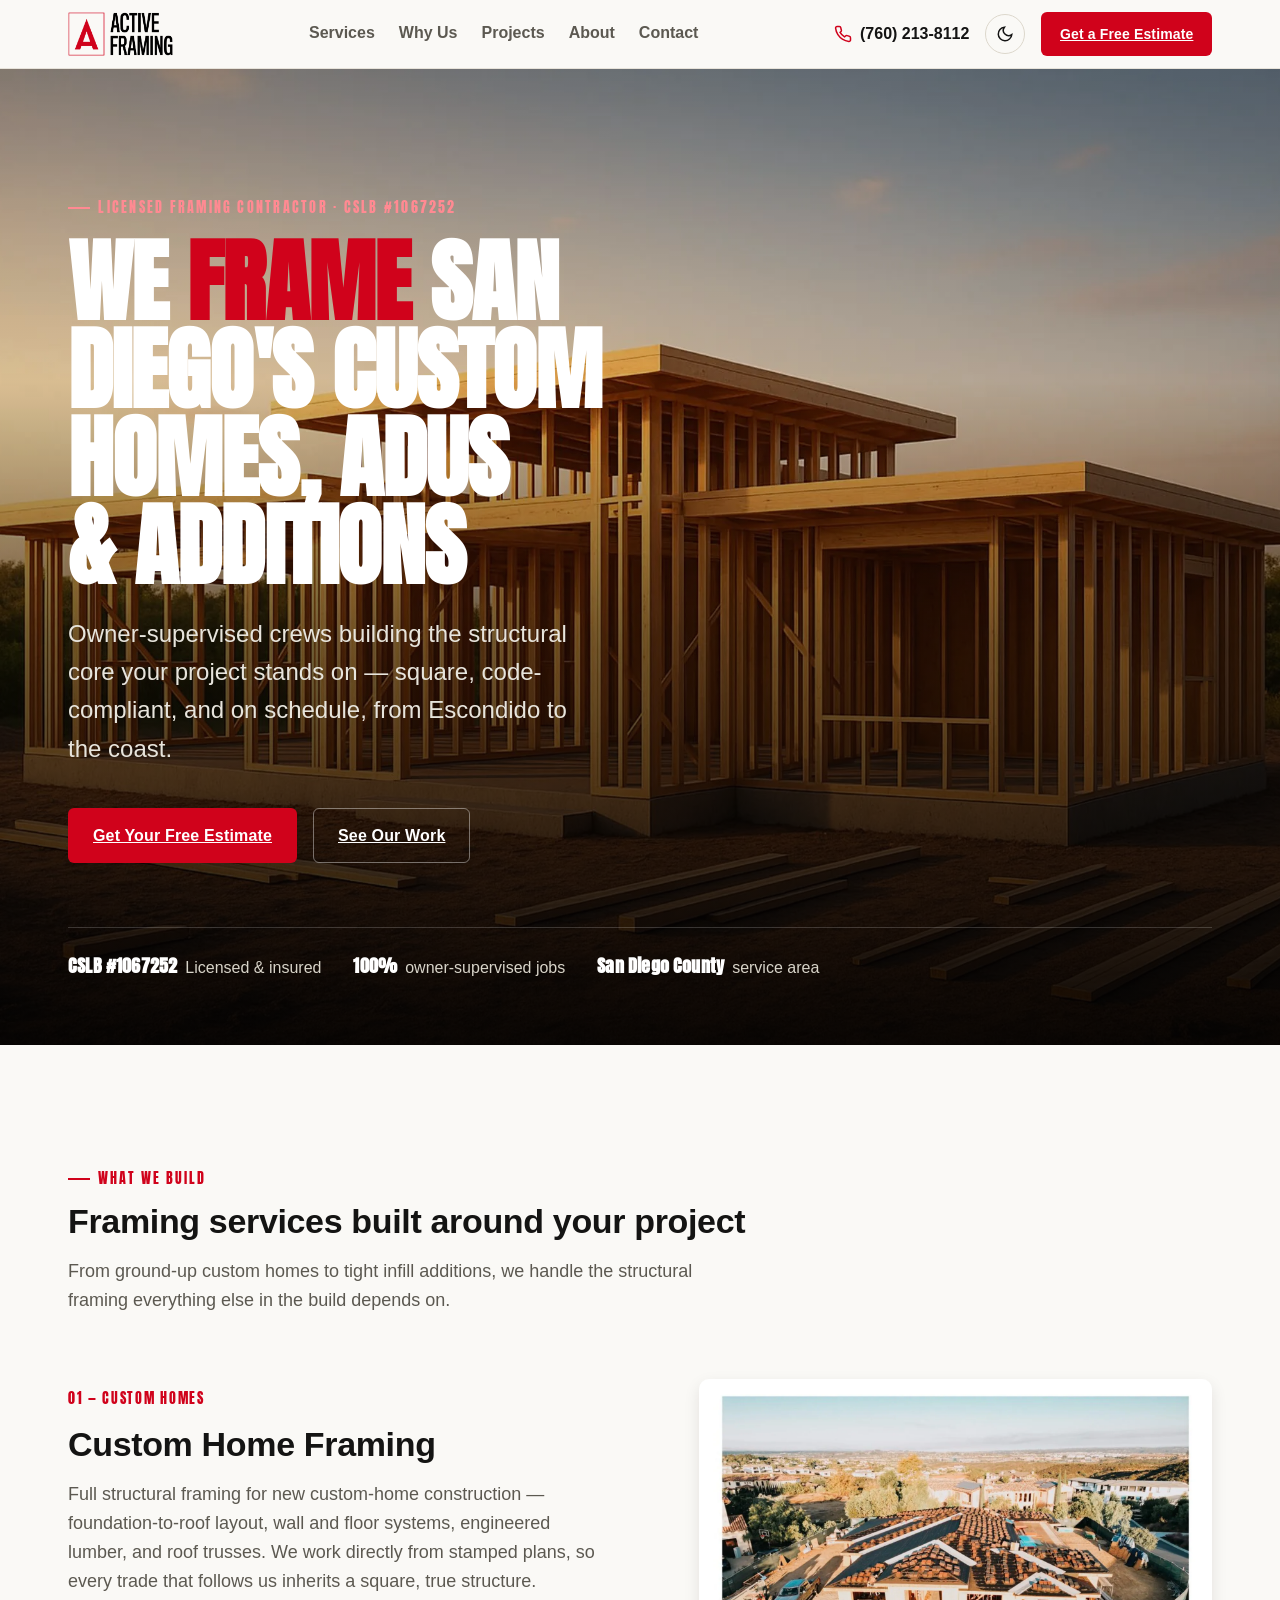
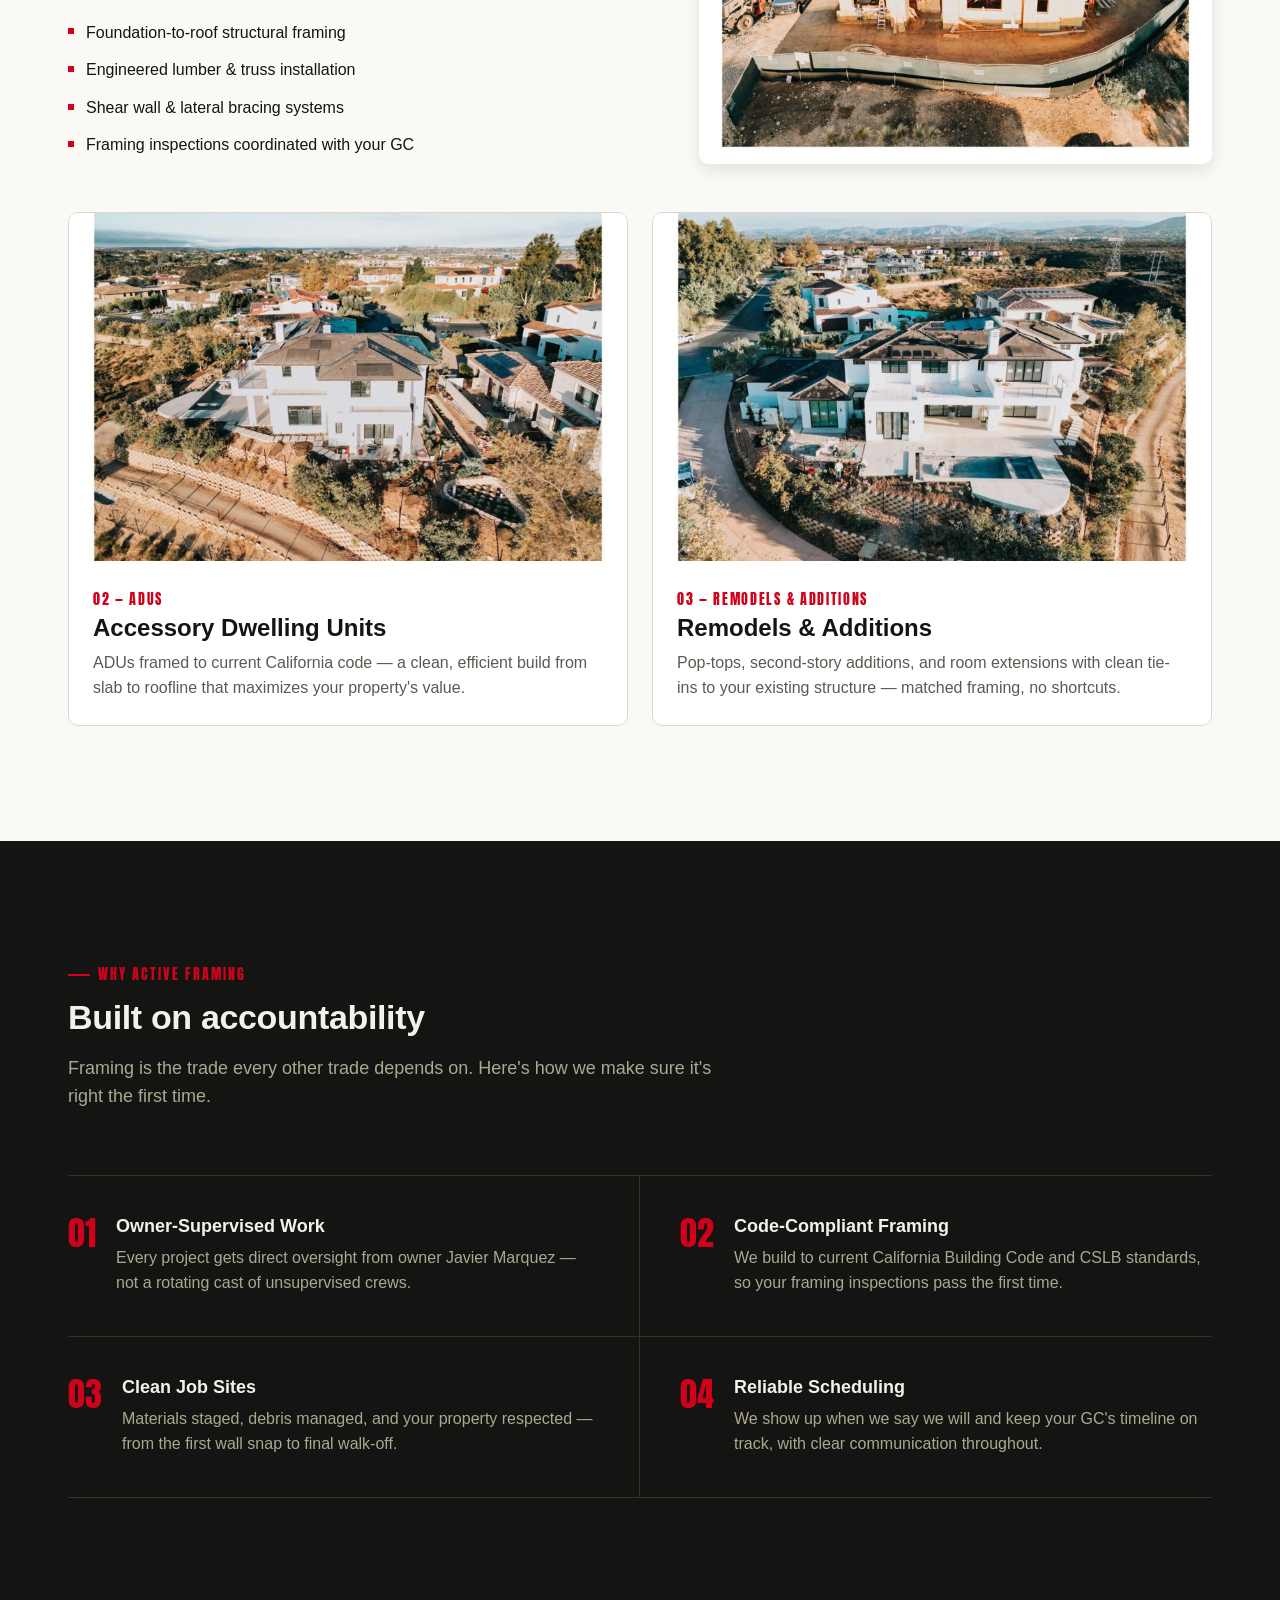
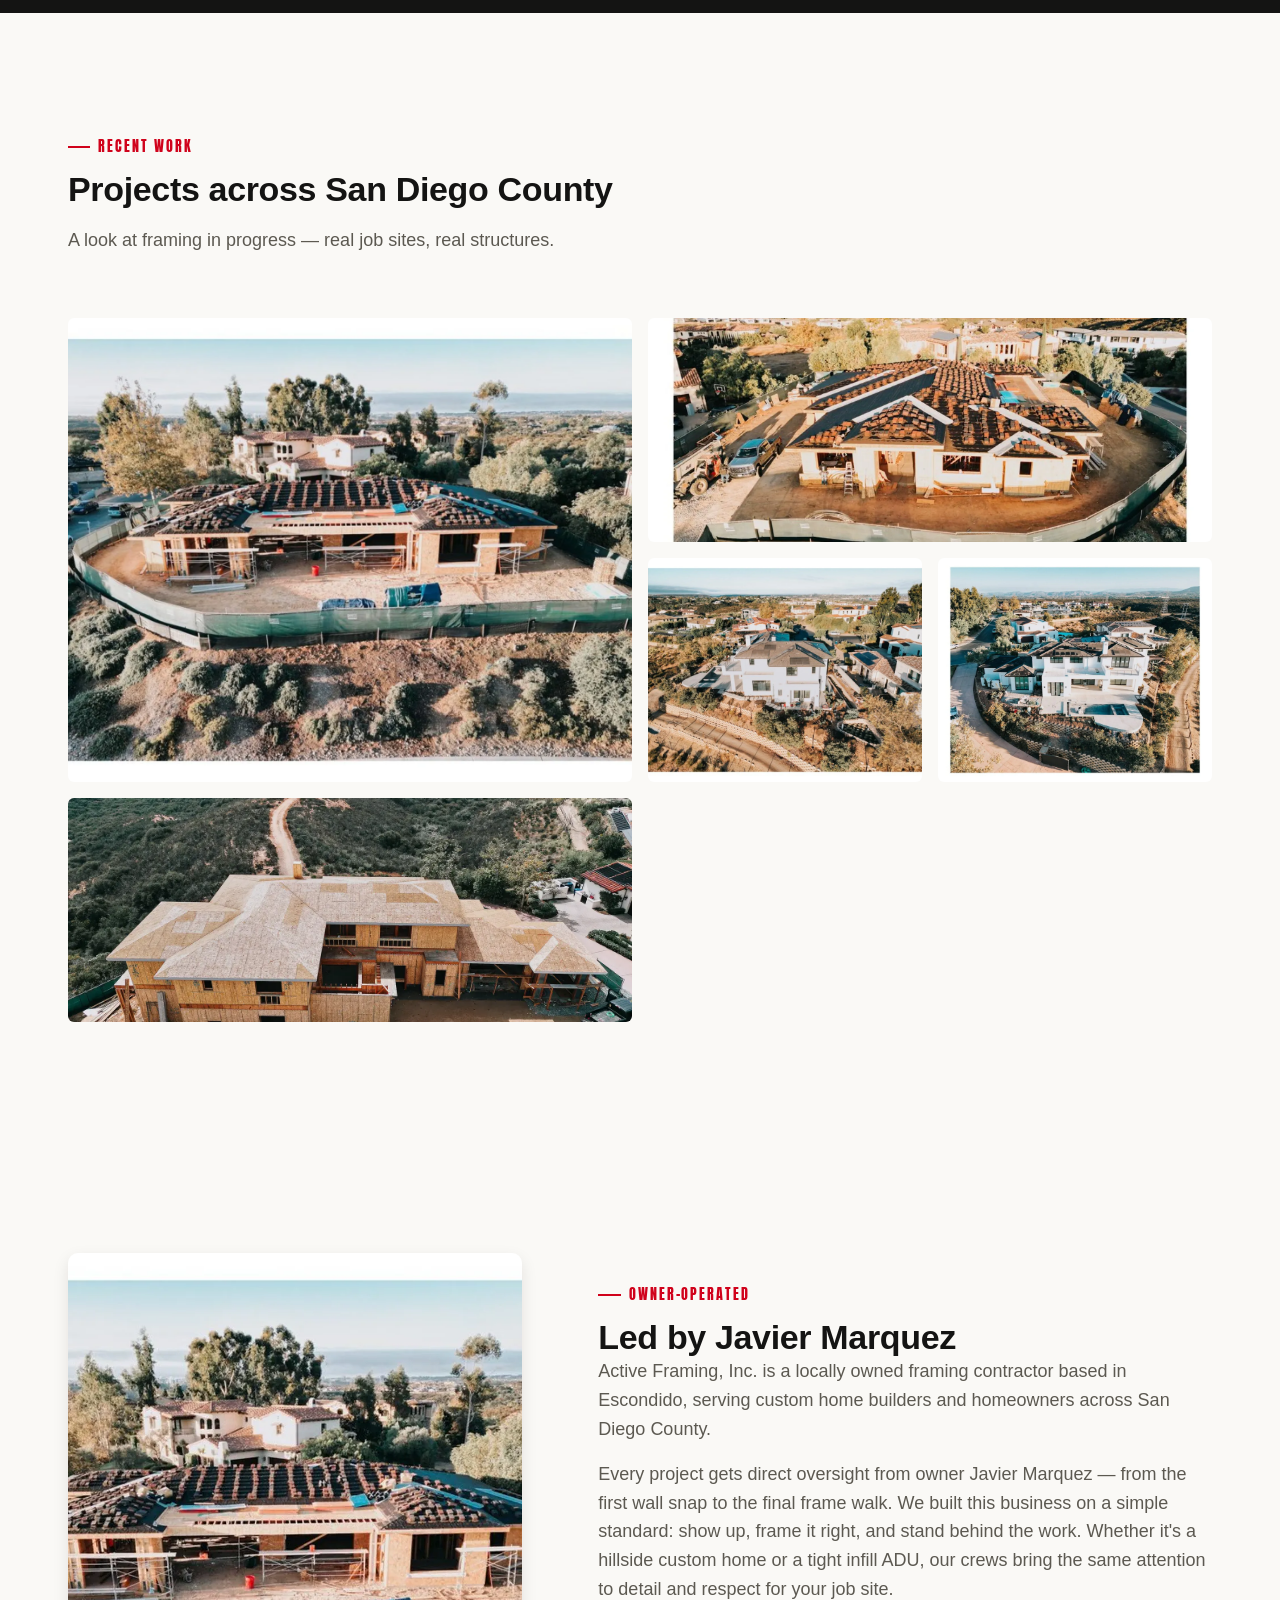
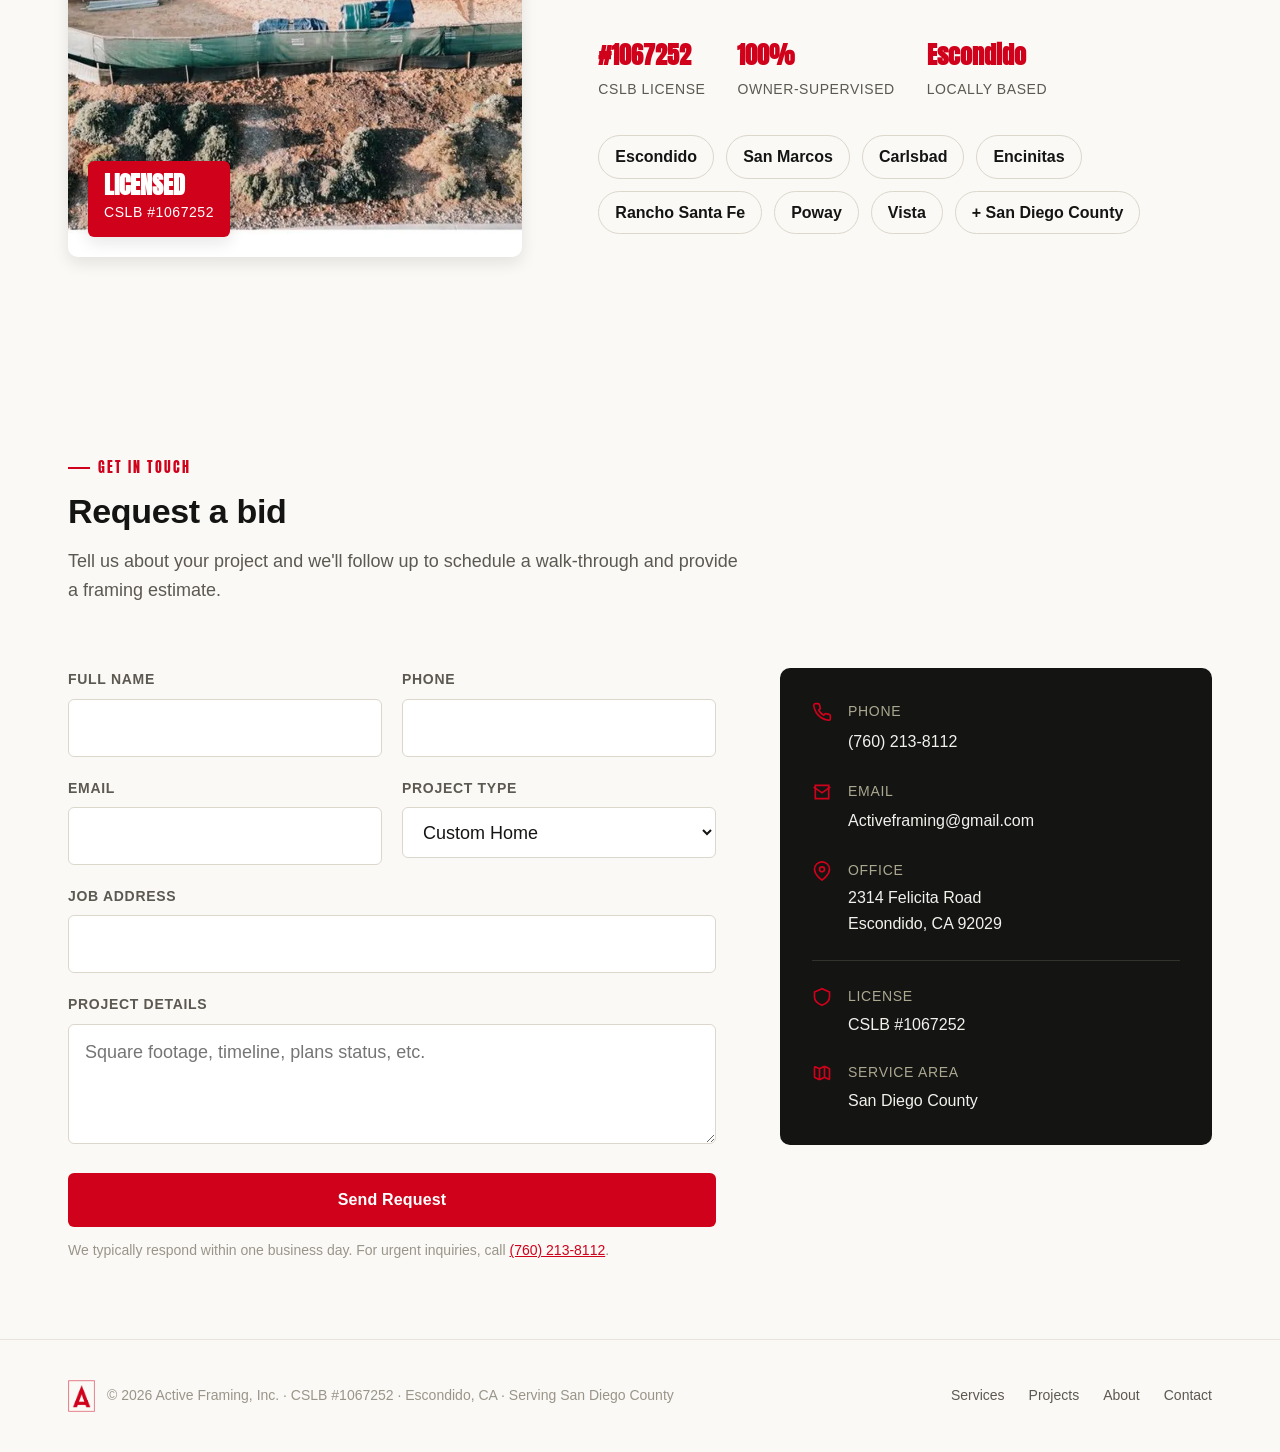
==== commit cc57dcb7: "Deploy redesigned Active Framing website" ====
--- a/index.html
+++ b/index.html
@@ -1,558 +1,428 @@
-
-<!DOCTYPE html>
+<!doctype html>
 <html lang="en">
 <head>
-  <meta charset="UTF-8" />
-  <meta name="viewport" content="width=device-width, initial-scale=1.0" />
-  <meta name="description" content="Active Framing, Inc. - Professional framing contractor serving San Diego County. Custom homes, ADUs, remodels & additions. CSLB License #1067252" />
-
-  <title>Active Framing, Inc. - Custom Residential Framing Across San Diego County</title>
-
-  <!-- Favicons (keep these if you uploaded them; harmless if some are missing) -->
-  <link rel="apple-touch-icon" sizes="180x180" href="apple-touch-icon.png">
-  <link rel="icon" type="image/png" sizes="32x32" href="favicon-32x32.png">
-  <link rel="icon" type="image/png" sizes="16x16" href="favicon-16x16.png">
-  <link rel="manifest" href="site.webmanifest">
-  <link rel="shortcut icon" href="favicon.ico">
-
-  <link rel="preconnect" href="https://fonts.googleapis.com">
-  <link rel="preconnect" href="https://fonts.gstatic.com" crossorigin>
-  <link href="https://fonts.googleapis.com/css2?family=Roboto:wght@300;400;500;700;800&display=swap" rel="stylesheet">
-
-  <style>
-    :root{
-      --brand:#b23a45;
-      --text:#111;
-      --muted:#555;
-      --border:#e8e8e8;
-      --card:#ffffff;
-      --max:1100px;
-      --shadow: 0 12px 30px rgba(0,0,0,.10);
-      --radius:18px;
-    }
-
-    *{ box-sizing:border-box; margin:0; padding:0; }
-    html{ scroll-behavior:smooth; }
-    body{
-      font-family: 'Roboto', -apple-system, BlinkMacSystemFont, 'Segoe UI', Arial, sans-serif;
-      color:var(--text);
-      background:#fff;
-      line-height:1.6;
-    }
-    a{ color:inherit; text-decoration:none; }
-
-    /* Header */
-    header{
-      position: sticky;
-      top: 0;
-      z-index: 1000;
-      background:#fff;
-      border-bottom:1px solid var(--border);
-    }
-    .header-container{
-      max-width: var(--max);
-      margin: 0 auto;
-      padding: 14px 18px;
-      display:flex;
-      align-items:center;
-      justify-content:space-between;
-      gap:16px;
-    }
-    .brand{
-      display:flex;
-      align-items:center;
-      gap:12px;
-      min-width: 220px;
-    }
-    .brand img{
-      height: 52px;          /* bigger + crisp */
-      width: auto;
-      image-rendering: auto;
-      display:block;
-    }
-
-    .cta-button{
-      display:inline-flex;
-      align-items:center;
-      justify-content:center;
-      padding: 12px 18px;
-      border-radius: 12px;
-      background: var(--brand);
-      color:#fff;
-      font-weight:700;
-      border:0;
-      cursor:pointer;
-      transition: transform .08s ease, opacity .15s ease;
-      white-space: nowrap;
-    }
-    .cta-button:hover{ opacity:.95; }
-    .cta-button:active{ transform: translateY(1px); }
-
-    /* Sections */
-    section{ padding: 64px 18px; }
-    .container{ max-width: var(--max); margin:0 auto; }
-    .section-title{
-      text-align:center;
-      font-size: clamp(1.7rem, 2.4vw, 2.2rem);
-      letter-spacing: -0.02em;
-      margin-bottom: 28px;
-      font-weight: 800;
-    }
-    .section-subtitle{
-      text-align:center;
-      color:var(--muted);
-      margin: -14px auto 28px;
-      max-width: 760px;
-    }
-
-    /* HERO */
-    .hero{
-      position: relative;
-      padding: 0;
-      overflow:hidden;
-    }
-    .hero-wrap{
-      position: relative;
-      min-height: 520px;
-      display:flex;
-      align-items:center;
-      justify-content:center;
-      text-align:center;
-      padding: 70px 18px;
-    }
-
-    /* Use real <img> so mobile loads faster than CSS bg */
-    .hero-bg{
-      position:absolute;
-      inset:0;
-      width:100%;
-      height:100%;
-      object-fit: cover;
-      object-position: center;
-      z-index:0;
-      transform: scale(1.02);
-    }
-
-    /* Make background more visible but still readable */
-    .hero-overlay{
-      position:absolute;
-      inset:0;
-      background: rgba(255,255,255,.40); /* lower = more visible image */
-      z-index:1;
-    }
-
-    .hero-content{
-      position: relative;
-      z-index:2;
-      max-width: 980px;
-      padding: 0;
-    }
-
-    .hero h1{
-      font-size: clamp(2.1rem, 3.4vw, 3.25rem);
-      line-height: 1.08;
-      letter-spacing: -0.02em;
-      font-weight: 900;
-      color:#0a0a0a;
-      text-shadow: 0 3px 14px rgba(0,0,0,.18);
-      margin-bottom: 14px;
-    }
-
-    /* Motto: bolder + readable, NO OVAL */
-    .hero h2{
-      font-size: clamp(1.05rem, 1.7vw, 1.25rem);
-      font-weight: 800;
-      color:#111;
-      text-shadow: 0 2px 10px rgba(0,0,0,.18);
-      margin-bottom: 22px;
-      padding: 0;              /* remove pill look */
-      background: transparent;  /* remove oval */
-      backdrop-filter: none;    /* remove blur oval */
-      border-radius: 0;
-      display:block;
-    }
-
-    .hero .cta-button{
-      padding: 14px 22px;
-      border-radius: 14px;
-      font-size: 1.05rem;
-      box-shadow: 0 14px 30px rgba(178,58,69,.25);
-    }
-
-    /* Services */
-    .services-grid{
-      display:grid;
-      grid-template-columns: repeat(3, 1fr);
-      gap: 18px;
-      margin-top: 10px;
-    }
-    .card{
-      background: var(--card);
-      border: 1px solid var(--border);
-      border-radius: var(--radius);
-      padding: 22px;
-      box-shadow: 0 10px 22px rgba(0,0,0,.06);
-    }
-    .card h3{
-      font-size: 1.15rem;
-      margin-bottom: 10px;
-      font-weight: 800;
-    }
-    .card p{ color: var(--muted); }
-
-    /* WHY CHOOSE */
-    .why-grid{
-      display:grid;
-      grid-template-columns: repeat(4, 1fr);
-      gap: 16px;
-    }
-    .why-item{
-      background:#fff;
-      border:1px solid var(--border);
-      border-radius: var(--radius);
-      padding: 18px 18px 20px;
-      box-shadow: 0 10px 22px rgba(0,0,0,.06);
-      text-align:left;
-    }
-    .why-icon{
-      width:44px;
-      height:44px;
-      border-radius: 999px;
-      background: rgba(178,58,69,.12);
-      display:flex;
-      align-items:center;
-      justify-content:center;
-      margin-bottom: 12px;
-    }
-    .why-icon span{
-      display:inline-flex;
-      width:30px;
-      height:30px;
-      border-radius: 10px;
-      background: var(--brand);
-      color:#fff;
-      align-items:center;
-      justify-content:center;
-      font-weight:900;
-      line-height:1;
-    }
-    .why-item h3{
-      font-size: 1.05rem;
-      margin-bottom: 8px;
-      font-weight: 900;
-    }
-    .why-item p{
-      color: var(--muted);
-      font-size: .98rem;
-    }
-
-    /* Projects */
-    .projects-grid{
-      display:grid;
-      grid-template-columns: repeat(3, 1fr);
-      gap: 16px;
-    }
-    .project-card{
-      border-radius: var(--radius);
-      overflow:hidden;
-      border:1px solid var(--border);
-      background:#fff;
-      box-shadow: 0 10px 22px rgba(0,0,0,.06);
-    }
-    .project-card img{
-      width:100%;
-      height: 240px;
-      object-fit: cover;
-      display:block;
-    }
-
-    /* Contact */
-    .contact-wrap{
-      display:grid;
-      grid-template-columns: 1.15fr .85fr;
-      gap: 18px;
-      align-items:start;
-    }
-    form{
-      background:#fff;
-      border:1px solid var(--border);
-      border-radius: var(--radius);
-      padding: 20px;
-      box-shadow: 0 10px 22px rgba(0,0,0,.06);
-    }
-    .field-row{
-      display:grid;
-      grid-template-columns: 1fr 1fr;
-      gap: 12px;
-      margin-bottom: 12px;
-    }
-    label{
-      display:block;
-      font-weight: 700;
-      font-size: .95rem;
-      margin-bottom: 6px;
-    }
-    input, textarea{
-      width:100%;
-      padding: 12px 12px;
-      border-radius: 12px;
-      border:1px solid #ddd;
-      font: inherit;
-      outline:none;
-    }
-    textarea{ min-height: 120px; resize: vertical; }
-    .form-actions{
-      margin-top: 12px;
-      display:flex;
-      justify-content:flex-start;
-    }
-
-    .contact-card{
-      background:#fff;
-      border:1px solid var(--border);
-      border-radius: var(--radius);
-      padding: 20px;
-      box-shadow: 0 10px 22px rgba(0,0,0,.06);
-    }
-    .contact-card h3{
-      font-size: 1.1rem;
-      margin-bottom: 10px;
-      font-weight: 900;
-    }
-    .contact-card p{
-      color: var(--muted);
-      margin-bottom: 10px;
-    }
-    .contact-card a{
-      color: #0b57d0;
-      text-decoration: underline;
-    }
-
-    /* Footer */
-    footer{
-      border-top:1px solid var(--border);
-      padding: 26px 18px;
-      background:#fff;
-    }
-    .footer-inner{
-      max-width: var(--max);
-      margin:0 auto;
-      display:flex;
-      align-items:center;
-      justify-content:space-between;
-      gap: 16px;
-      flex-wrap: wrap;
-    }
-    .footer-logo{
-      display:flex;
-      align-items:center;
-      gap: 12px;
-    }
-    .footer-logo img{
-      height: 34px; /* small, not huge */
-      width:auto;
-      display:block;
-    }
-    .fineprint{
-      color:#777;
-      font-size: .92rem;
-    }
-
-    /* Responsive */
-    @media (max-width: 980px){
-      .services-grid{ grid-template-columns: 1fr; }
-      .why-grid{ grid-template-columns: 1fr 1fr; }
-      .projects-grid{ grid-template-columns: 1fr 1fr; }
-      .contact-wrap{ grid-template-columns: 1fr; }
-      .hero-wrap{ min-height: 520px; }
-    }
-    @media (max-width: 560px){
-      .brand img{ height: 46px; }
-      .cta-button{ padding: 12px 16px; }
-      .field-row{ grid-template-columns: 1fr; }
-      .why-grid{ grid-template-columns: 1fr; }
-
-      /* Keep "San Diego County" together better on small screens */
-      .hero h1{ padding: 0 6px; }
-    }
-  </style>
+<meta charset="UTF-8" />
+<meta name="viewport" content="width=device-width, initial-scale=1.0" />
+<title>Active Framing, Inc. — Custom Residential Framing in San Diego County</title>
+<meta name="description" content="Active Framing, Inc. is an owner-supervised framing contractor serving San Diego County — custom homes, ADUs, remodels & additions. CSLB #1067252. Call (760) 213-8112." />
+<meta name="theme-color" content="#151515" />
+<link rel="canonical" href="https://activeframing.com/" />
+<meta property="og:title" content="Active Framing, Inc. — Custom Residential Framing, San Diego County" />
+<meta property="og:description" content="Owner-supervised framing for custom homes, ADUs, remodels & additions across San Diego County. CSLB #1067252." />
+<meta property="og:type" content="website" />
+<meta property="og:url" content="https://activeframing.com/" />
+<meta property="og:image" content="https://activeframing.com/assets/hero-desktop.webp" />
+<meta property="og:image:alt" content="Custom residential framing project in San Diego County" />
+<meta name="twitter:card" content="summary_large_image" />
+<link rel="icon" type="image/png" sizes="32x32" href="./assets/favicon-32.png" />
+<link rel="icon" type="image/png" sizes="16x16" href="./assets/favicon-16.png" />
+<link rel="apple-touch-icon" href="./assets/apple-touch-icon.png" />
+
+<link rel="preconnect" href="https://fonts.googleapis.com" />
+<link rel="preconnect" href="https://fonts.gstatic.com" crossorigin />
+<link href="https://fonts.googleapis.com/css2?family=Anton&display=swap" rel="stylesheet" />
+<link href="https://api.fontshare.com/v2/css?f[]=satoshi@400,500,700,900&display=swap" rel="stylesheet" />
+
+<link rel="stylesheet" href="./base.css" />
+<link rel="stylesheet" href="./style.css" />
+
+<script type="application/ld+json">
+{
+  "@context": "https://schema.org",
+  "@type": "GeneralContractor",
+  "name": "Active Framing, Inc.",
+  "telephone": "+1-760-213-8112",
+  "email": "Activeframing@gmail.com",
+  "address": {
+    "@type": "PostalAddress",
+    "streetAddress": "2314 Felicita Road",
+    "addressLocality": "Escondido",
+    "addressRegion": "CA",
+    "postalCode": "92029",
+    "addressCountry": "US"
+  },
+  "areaServed": "San Diego County, CA",
+  "description": "Owner-supervised residential framing contractor specializing in custom homes, ADUs, remodels, and additions across San Diego County.",
+  "url": "https://activeframing.com/"
+}
+</script>
 </head>
-
 <body>
-
-  <header>
-    <div class="header-container">
-      <a class="brand" href="#home" aria-label="Active Framing home">
-        <img src="logo-hd.png" alt="Active Framing logo" decoding="async" />
+<a href="#main" class="skip-link">Skip to content</a>
+
+<!-- ===================== Header ===================== -->
+<header class="header" id="site-header">
+  <div class="wrap header-inner">
+    <a href="#home" class="brand" aria-label="Active Framing, Inc. — home">
+      <img class="brand-logo is-light" src="./assets/logo-full.png" alt="Active Framing, Inc. logo" width="3039" height="1269" />
+      <img class="brand-logo is-dark" src="./assets/logo-full-dark.png" alt="Active Framing, Inc. logo" width="3039" height="1269" />
+    </a>
+
+    <nav class="nav" aria-label="Primary">
+      <div class="nav-links">
+        <a href="#services">Services</a>
+        <a href="#why-us">Why Us</a>
+        <a href="#projects">Projects</a>
+        <a href="#about">About</a>
+        <a href="#contact">Contact</a>
+      </div>
+    </nav>
+
+    <div class="header-actions">
+      <a class="phone-chip" href="tel:+17602138112" aria-label="Call Active Framing at (760) 213-8112">
+        <svg viewBox="0 0 24 24" fill="none" stroke="currentColor" stroke-width="2" aria-hidden="true"><path d="M22 16.92v3a2 2 0 0 1-2.18 2 19.79 19.79 0 0 1-8.63-3.07 19.5 19.5 0 0 1-6-6 19.79 19.79 0 0 1-3.07-8.67A2 2 0 0 1 4.11 2h3a2 2 0 0 1 2 1.72 12.84 12.84 0 0 0 .7 2.81 2 2 0 0 1-.45 2.11L8.09 9.91a16 16 0 0 0 6 6l1.27-1.27a2 2 0 0 1 2.11-.45 12.84 12.84 0 0 0 2.81.7A2 2 0 0 1 22 16.92z"/></svg>
+        (760) 213-8112
       </a>
-
-      <a class="cta-button" href="#contact" aria-label="Request a Bid">Request a Bid</a>
-    </div>
-  </header>
-
-  <!-- HERO -->
+      <button class="theme-toggle" data-theme-toggle aria-label="Switch to dark mode">
+        <svg width="18" height="18" viewBox="0 0 24 24" fill="none" stroke="currentColor" stroke-width="2"><path d="M21 12.79A9 9 0 1 1 11.21 3 7 7 0 0 0 21 12.79z"/></svg>
+      </button>
+      <a href="#contact" class="btn btn--primary btn--sm">Get a Free Estimate</a>
+      <button class="nav-toggle" data-nav-toggle aria-label="Open menu" aria-expanded="false">
+        <svg width="20" height="20" viewBox="0 0 24 24" fill="none" stroke="currentColor" stroke-width="2"><path d="M3 6h18M3 12h18M3 18h18"/></svg>
+      </button>
+    </div>
+  </div>
+</header>
+
+<!-- Mobile nav panel -->
+<div class="mobile-nav" data-mobile-nav>
+  <div class="mobile-nav-head">
+    <span class="brand" aria-hidden="true">
+      <img class="brand-logo is-light" src="./assets/logo-full.png" alt="" width="3039" height="1269" />
+      <img class="brand-logo is-dark" src="./assets/logo-full-dark.png" alt="" width="3039" height="1269" />
+    </span>
+    <button data-nav-close aria-label="Close menu" style="width:44px;height:44px;border:1px solid var(--color-border);border-radius:var(--radius-md);display:flex;align-items:center;justify-content:center;color:var(--color-text);">
+      <svg width="20" height="20" viewBox="0 0 24 24" fill="none" stroke="currentColor" stroke-width="2"><path d="M18 6 6 18M6 6l12 12"/></svg>
+    </button>
+  </div>
+  <nav class="mobile-nav-links" aria-label="Mobile">
+    <a href="#services" data-nav-close-link>Services</a>
+    <a href="#why-us" data-nav-close-link>Why Us</a>
+    <a href="#projects" data-nav-close-link>Projects</a>
+    <a href="#about" data-nav-close-link>About</a>
+    <a href="#contact" data-nav-close-link>Contact</a>
+  </nav>
+  <div class="mobile-nav-foot">
+    <a class="btn btn--outline btn--block" href="tel:+17602138112">Call (760) 213-8112</a>
+    <a class="btn btn--primary btn--block" href="#contact" data-nav-close-link>Get a Free Estimate</a>
+  </div>
+</div>
+
+<main id="main">
+
+  <!-- ===================== Hero ===================== -->
   <section class="hero" id="home">
-    <div class="hero-wrap">
-      <img class="hero-bg" src="bg.jpg" alt="Framing background" fetchpriority="high" decoding="async" />
-      <div class="hero-overlay" aria-hidden="true"></div>
-
-      <div class="hero-content">
-        <h1>
-          Custom Residential Framing Across San Diego&nbsp;County
-        </h1>
-        <h2>Building with Integrity — Framing Done Right</h2>
-        <a class="cta-button" href="#contact" aria-label="Get Your Free Estimate">Get Your Free Estimate</a>
-      </div>
-    </div>
-  </section>
-
-  <!-- SERVICES -->
-  <section id="services">
-    <div class="container">
-      <h2 class="section-title">Our Services</h2>
+    <div class="hero-media">
+      <picture>
+        <source media="(max-width: 640px)" srcset="./assets/hero-mobile.webp" />
+        <img src="./assets/hero-desktop.webp" alt="Aerial view of a custom home under construction with wood framing and roof trusses, San Diego County" width="2000" height="1333" fetchpriority="high" />
+      </picture>
+    </div>
+    <div class="hero-scrim"></div>
+    <div class="wrap hero-content">
+      <p class="hero-eyebrow">Licensed Framing Contractor · CSLB #1067252</p>
+      <h1>WE <em>FRAME</em> SAN DIEGO'S CUSTOM HOMES, ADUS &amp; ADDITIONS</h1>
+      <p class="hero-sub">Owner-supervised crews building the structural core your project stands on — square, code-compliant, and on schedule, from Escondido to the coast.</p>
+      <div class="hero-ctas">
+        <a href="#contact" class="btn btn--primary">Get Your Free Estimate</a>
+        <a href="#projects" class="btn btn--outline">See Our Work</a>
+      </div>
+      <div class="trust-bar">
+        <div class="trust-item"><strong>CSLB #1067252</strong> Licensed &amp; insured</div>
+        <div class="trust-item"><strong>100%</strong> owner-supervised jobs</div>
+        <div class="trust-item"><strong>San Diego County</strong> service area</div>
+      </div>
+    </div>
+  </section>
+
+  <!-- ===================== Services ===================== -->
+  <section class="section" id="services">
+    <div class="wrap">
+      <div class="section-head">
+        <span class="eyebrow">What we build</span>
+        <h2 class="section-title">Framing services built around your project</h2>
+        <p class="section-lede">From ground-up custom homes to tight infill additions, we handle the structural framing everything else in the build depends on.</p>
+      </div>
+
+      <div class="service-feature" data-reveal>
+        <div>
+          <span class="service-tag">01 — Custom Homes</span>
+          <h3>Custom Home Framing</h3>
+          <p>Full structural framing for new custom-home construction — foundation-to-roof layout, wall and floor systems, engineered lumber, and roof trusses. We work directly from stamped plans, so every trade that follows us inherits a square, true structure.</p>
+          <ul class="service-list" role="list">
+            <li>Foundation-to-roof structural framing</li>
+            <li>Engineered lumber &amp; truss installation</li>
+            <li>Shear wall &amp; lateral bracing systems</li>
+            <li>Framing inspections coordinated with your GC</li>
+          </ul>
+        </div>
+        <div class="service-feature-media">
+          <img src="./assets/project-2.webp" alt="Custom home framing with roof trusses and sheathing nearing completion under a golden San Diego sunset" width="1600" height="1198" loading="lazy" decoding="async" />
+        </div>
+      </div>
 
       <div class="services-grid">
-        <div class="card">
-          <h3>Custom Homes</h3>
-          <p>Expert framing for new custom home construction. We work with precision and attention to detail to bring your vision to life with structural integrity.</p>
-        </div>
-
-        <div class="card">
-          <h3>ADUs</h3>
-          <p>Accessory Dwelling Units built to code and crafted with care. Maximize your property value with quality framing for your ADU project.</p>
-        </div>
-
-        <div class="card">
-          <h3>Remodels &amp; Additions</h3>
-          <p>Clean, accurate framing for expansions and structural upgrades. We handle tie-ins, pop-tops, and second-story additions.</p>
-        </div>
-      </div>
-    </div>
-  </section>
-
-  <!-- WHY CHOOSE -->
-  <section id="why">
-    <div class="container">
-      <h2 class="section-title">Why Choose Active Framing</h2>
-
-      <div class="why-grid">
-        <div class="why-item">
-          <div class="why-icon"><span>✓</span></div>
-          <h3>Owner-Supervised Work</h3>
-          <p>Every project receives direct oversight from our experienced owner, ensuring quality and accountability at every stage.</p>
-        </div>
-
-        <div class="why-item">
-          <div class="why-icon"><span>✓</span></div>
-          <h3>Code-Compliant Framing</h3>
-          <p>We stay current with California building codes and ensure all work meets or exceeds regulatory requirements.</p>
-        </div>
-
-        <div class="why-item">
-          <div class="why-icon"><span>✓</span></div>
-          <h3>Clean Job Sites</h3>
-          <p>Professional work means professional job sites. We maintain clean, organized work areas and respect your property.</p>
-        </div>
-
-        <div class="why-item">
-          <div class="why-icon"><span>✓</span></div>
-          <h3>Reliable Scheduling</h3>
-          <p>We show up on time and keep your project on track. Clear communication and dependable service you can count on.</p>
-        </div>
-      </div>
-    </div>
-  </section>
-
-  <!-- PROJECTS -->
-  <section id="projects">
-    <div class="container">
-      <h2 class="section-title">Recent Projects</h2>
-      <p class="section-subtitle">A quick look at recent work—clean lines, solid structure, and job sites kept tight.</p>
-
-      <div class="projects-grid">
-        <div class="project-card">
-          <img src="project_1.jpg" alt="Active Framing project photo" loading="lazy" decoding="async">
-        </div>
-        <div class="project-card">
-          <img src="project_2.jpg" alt="Active Framing project photo" loading="lazy" decoding="async">
-        </div>
-        <div class="project-card">
-          <img src="project_3.jpg" alt="Active Framing project photo" loading="lazy" decoding="async">
-        </div>
-        <div class="project-card">
-          <img src="project_4.jpg" alt="Active Framing project photo" loading="lazy" decoding="async">
-        </div>
-        <div class="project-card">
-          <img src="DJI_0188.jpg" alt="Active Framing project photo" loading="lazy" decoding="async">
-        </div>
-      </div>
-    </div>
-  </section>
-
-  <!-- CONTACT -->
-  <section id="contact">
-    <div class="container">
-      <h2 class="section-title">Request a Bid</h2>
-      <p class="section-subtitle">Fill this out and we’ll reach back out to schedule a walk-through.</p>
-
-      <div class="contact-wrap">
-        <form action="https://formspree.io/f/xojaaepq" method="POST">
-          <div class="field-row">
+        <article class="service-card" data-reveal>
+          <div class="service-card-media">
+            <img src="./assets/project-3.webp" alt="Accessory dwelling unit framing on a San Diego hillside property" width="1600" height="1184" loading="lazy" decoding="async" />
+          </div>
+          <div class="service-card-body">
+            <span class="service-tag">02 — ADUs</span>
+            <h4>Accessory Dwelling Units</h4>
+            <p>ADUs framed to current California code — a clean, efficient build from slab to roofline that maximizes your property's value.</p>
+          </div>
+        </article>
+        <article class="service-card" data-reveal>
+          <div class="service-card-media">
+            <img src="./assets/project-4.webp" alt="Second-story addition framing tied into an existing San Diego home" width="1600" height="1320" loading="lazy" decoding="async" />
+          </div>
+          <div class="service-card-body">
+            <span class="service-tag">03 — Remodels &amp; Additions</span>
+            <h4>Remodels &amp; Additions</h4>
+            <p>Pop-tops, second-story additions, and room extensions with clean tie-ins to your existing structure — matched framing, no shortcuts.</p>
+          </div>
+        </article>
+      </div>
+    </div>
+  </section>
+
+  <!-- ===================== Why Choose Us ===================== -->
+  <section class="section section--ink" id="why-us">
+    <div class="wrap">
+      <div class="section-head">
+        <span class="eyebrow">Why active framing</span>
+        <h2 class="section-title">Built on accountability</h2>
+        <p class="section-lede">Framing is the trade every other trade depends on. Here's how we make sure it's right the first time.</p>
+      </div>
+
+      <div class="why-list">
+        <div class="why-item" data-reveal>
+          <span class="why-num">01</span>
+          <div>
+            <h4>Owner-Supervised Work</h4>
+            <p>Every project gets direct oversight from owner Javier Marquez — not a rotating cast of unsupervised crews.</p>
+          </div>
+        </div>
+        <div class="why-item" data-reveal>
+          <span class="why-num">02</span>
+          <div>
+            <h4>Code-Compliant Framing</h4>
+            <p>We build to current California Building Code and CSLB standards, so your framing inspections pass the first time.</p>
+          </div>
+        </div>
+        <div class="why-item" data-reveal>
+          <span class="why-num">03</span>
+          <div>
+            <h4>Clean Job Sites</h4>
+            <p>Materials staged, debris managed, and your property respected — from the first wall snap to final walk-off.</p>
+          </div>
+        </div>
+        <div class="why-item" data-reveal>
+          <span class="why-num">04</span>
+          <div>
+            <h4>Reliable Scheduling</h4>
+            <p>We show up when we say we will and keep your GC's timeline on track, with clear communication throughout.</p>
+          </div>
+        </div>
+      </div>
+    </div>
+  </section>
+
+  <!-- ===================== Projects ===================== -->
+  <section class="section" id="projects">
+    <div class="wrap">
+      <div class="section-head section-head--split">
+        <div>
+          <span class="eyebrow">Recent work</span>
+          <h2 class="section-title">Projects across San Diego County</h2>
+          <p class="section-lede">A look at framing in progress — real job sites, real structures.</p>
+        </div>
+      </div>
+
+      <div class="gallery">
+        <div class="gallery-item gallery-item--a" data-reveal>
+          <img src="./assets/project-1.webp" alt="Aerial view of a custom home framing project with roof trusses complete, overlooking the San Diego coastline" width="1600" height="1066" loading="lazy" decoding="async" />
+          <div class="gallery-caption">Custom Home — Roof Framing Complete</div>
+        </div>
+        <div class="gallery-item gallery-item--b" data-reveal>
+          <img src="./assets/project-2.webp" alt="Framing crew working on a custom home at golden hour" width="1600" height="1198" loading="lazy" decoding="async" />
+          <div class="gallery-caption">Custom Home — Structural Framing</div>
+        </div>
+        <div class="gallery-item gallery-item--c" data-reveal>
+          <img src="./assets/project-3.webp" alt="Completed home framing viewed from above with surrounding hillside" width="1600" height="1184" loading="lazy" decoding="async" />
+          <div class="gallery-caption">Hillside Custom Build</div>
+        </div>
+        <div class="gallery-item gallery-item--c" data-reveal>
+          <img src="./assets/project-4.webp" alt="Aerial view of a finished framing structure with pool deck" width="1600" height="1320" loading="lazy" decoding="async" />
+          <div class="gallery-caption">Custom Home — Exterior Framing</div>
+        </div>
+        <div class="gallery-item gallery-item--b" data-reveal>
+          <img src="./assets/project-5.webp" alt="Drone photo of a residential framing job site with construction fencing and equipment staged" width="1400" height="1082" loading="lazy" decoding="async" />
+          <div class="gallery-caption">Job Site Progress</div>
+        </div>
+      </div>
+    </div>
+  </section>
+
+  <!-- ===================== About ===================== -->
+  <section class="section" id="about">
+    <div class="wrap about-grid">
+      <div class="about-media" data-reveal>
+        <img src="./assets/project-1.webp" alt="Custom home framing project managed by Active Framing, Inc." width="1600" height="1066" loading="lazy" decoding="async" />
+        <div class="about-badge">
+          <strong>LICENSED</strong>
+          <span>CSLB #1067252</span>
+        </div>
+      </div>
+      <div class="about-copy" data-reveal>
+        <span class="eyebrow">Owner-operated</span>
+        <h2 class="section-title">Led by Javier Marquez</h2>
+        <p>Active Framing, Inc. is a locally owned framing contractor based in Escondido, serving custom home builders and homeowners across San Diego County.</p>
+        <p>Every project gets direct oversight from owner Javier Marquez — from the first wall snap to the final frame walk. We built this business on a simple standard: show up, frame it right, and stand behind the work. Whether it's a hillside custom home or a tight infill ADU, our crews bring the same attention to detail and respect for your job site.</p>
+        <div class="about-stats">
+          <div class="about-stat">
+            <strong>#1067252</strong>
+            <span>CSLB License</span>
+          </div>
+          <div class="about-stat">
+            <strong>100%</strong>
+            <span>Owner-Supervised</span>
+          </div>
+          <div class="about-stat">
+            <strong>Escondido</strong>
+            <span>Locally Based</span>
+          </div>
+        </div>
+        <div class="area-strip" aria-label="Areas served">
+          <span class="area-chip">Escondido</span>
+          <span class="area-chip">San Marcos</span>
+          <span class="area-chip">Carlsbad</span>
+          <span class="area-chip">Encinitas</span>
+          <span class="area-chip">Rancho Santa Fe</span>
+          <span class="area-chip">Poway</span>
+          <span class="area-chip">Vista</span>
+          <span class="area-chip">+ San Diego County</span>
+        </div>
+      </div>
+    </div>
+  </section>
+
+  <!-- ===================== Contact ===================== -->
+  <section class="section section--tight" id="contact">
+    <div class="wrap">
+      <div class="section-head">
+        <span class="eyebrow">Get in touch</span>
+        <h2 class="section-title">Request a bid</h2>
+        <p class="section-lede">Tell us about your project and we'll follow up to schedule a walk-through and provide a framing estimate.</p>
+      </div>
+
+      <div class="contact-grid">
+        <form class="contact-form" action="https://formspree.io/f/xojaaepq" method="POST" data-contact-form>
+          <input type="hidden" name="_subject" value="New estimate request from activeframing.com" />
+          <input class="form-honeypot" type="text" name="_gotcha" tabindex="-1" autocomplete="off" aria-hidden="true" />
+          <div class="field-set">
+            <div class="field-row">
+              <div class="field">
+                <label for="name">Full name</label>
+                <input type="text" id="name" name="name" autocomplete="name" required />
+              </div>
+              <div class="field">
+                <label for="phone">Phone</label>
+                <input type="tel" id="phone" name="phone" autocomplete="tel" required />
+              </div>
+            </div>
+            <div class="field-row">
+              <div class="field">
+                <label for="email">Email</label>
+                <input type="email" id="email" name="email" autocomplete="email" required />
+              </div>
+              <div class="field">
+                <label for="job-type">Project type</label>
+                <select id="job-type" name="project_type">
+                  <option value="Custom Home">Custom Home</option>
+                  <option value="ADU">ADU</option>
+                  <option value="Remodel &amp; Addition">Remodel &amp; Addition</option>
+                  <option value="Other">Other</option>
+                </select>
+              </div>
+            </div>
+            <div class="field">
+              <label for="address">Job address</label>
+              <input type="text" id="address" name="address" autocomplete="street-address" />
+            </div>
+            <div class="field">
+              <label for="message">Project details</label>
+              <textarea id="message" name="message" placeholder="Square footage, timeline, plans status, etc."></textarea>
+            </div>
+            <button type="submit" class="btn btn--primary btn--block" data-form-submit>Send Request</button>
+            <p class="form-error" data-form-error role="alert" hidden></p>
+            <p class="form-note">We typically respond within one business day. For urgent inquiries, call <a href="tel:+17602138112" style="color:var(--color-primary);">(760) 213-8112</a>.</p>
+          </div>
+          <div class="form-success" data-form-success role="status" tabindex="-1">
+            <strong style="font-family:var(--font-display);display:block;margin-bottom:var(--space-2);color:var(--color-primary);">REQUEST RECEIVED</strong>
+            Thanks — we've got your details and will call or email you within one business day to schedule a walk-through.
+          </div>
+        </form>
+
+        <aside class="contact-card">
+          <div class="contact-row">
+            <svg viewBox="0 0 24 24" fill="none" stroke="currentColor" stroke-width="2" aria-hidden="true"><path d="M22 16.92v3a2 2 0 0 1-2.18 2 19.79 19.79 0 0 1-8.63-3.07 19.5 19.5 0 0 1-6-6 19.79 19.79 0 0 1-3.07-8.67A2 2 0 0 1 4.11 2h3a2 2 0 0 1 2 1.72 12.84 12.84 0 0 0 .7 2.81 2 2 0 0 1-.45 2.11L8.09 9.91a16 16 0 0 0 6 6l1.27-1.27a2 2 0 0 1 2.11-.45 12.84 12.84 0 0 0 2.81.7A2 2 0 0 1 22 16.92z"/></svg>
             <div>
-              <label for="name">Name</label>
-              <input id="name" name="name" type="text" autocomplete="name" required>
-            </div>
+              <span class="contact-label">Phone</span>
+              <a href="tel:+17602138112">(760) 213-8112</a>
+            </div>
+          </div>
+          <div class="contact-row">
+            <svg viewBox="0 0 24 24" fill="none" stroke="currentColor" stroke-width="2" aria-hidden="true"><path d="M4 4h16v16H4z"/><path d="m22 6-10 7L2 6"/></svg>
             <div>
-              <label for="phone">Phone</label>
-              <input id="phone" name="phone" type="tel" autocomplete="tel">
-            </div>
-          </div>
-
-          <div class="field-row">
+              <span class="contact-label">Email</span>
+              <a href="mailto:Activeframing@gmail.com">Activeframing@gmail.com</a>
+            </div>
+          </div>
+          <div class="contact-row">
+            <svg viewBox="0 0 24 24" fill="none" stroke="currentColor" stroke-width="2" aria-hidden="true"><path d="M21 10c0 7-9 13-9 13s-9-6-9-13a9 9 0 1 1 18 0Z"/><circle cx="12" cy="10" r="3"/></svg>
             <div>
-              <label for="email">Email</label>
-              <input id="email" name="email" type="email" autocomplete="email" required>
-            </div>
+              <span class="contact-label">Office</span>
+              <p>2314 Felicita Road<br />Escondido, CA 92029</p>
+            </div>
+          </div>
+          <div class="contact-divider"></div>
+          <div class="contact-row">
+            <svg viewBox="0 0 24 24" fill="none" stroke="currentColor" stroke-width="2" aria-hidden="true"><path d="M12 2 3 6v6c0 5 4 8 9 10 5-2 9-5 9-10V6z"/></svg>
             <div>
-              <label for="jobAddress">Job Address</label>
-              <input id="jobAddress" name="jobAddress" type="text" autocomplete="street-address">
-            </div>
-          </div>
-
-          <div>
-            <label for="message">Message</label>
-            <textarea id="message" name="message" placeholder="Project type, timeline, and link to plans (Google Drive/Dropbox)"></textarea>
-          </div>
-
-          <div class="form-actions">
-            <button class="cta-button" type="submit">Send</button>
-          </div>
-        </form>
-
-        <div class="contact-card">
-          <h3>Contact</h3>
-          <p><strong>Phone:</strong> <a href="tel:+17602138112">(760) 213-8112</a></p>
-          <p><strong>Email:</strong> <a href="mailto:Activeframing@gmail.com">Activeframing@gmail.com</a></p>
-          <p><strong>License:</strong> CSLB #1067252</p>
-          <p class="fineprint">Serving San Diego County — custom homes, ADUs, remodels, and additions.</p>
-        </div>
-      </div>
-    </div>
-  </section>
-
-  <footer>
-    <div class="footer-inner">
-      <div class="footer-logo">
-        <img src="logo-hd.png" alt="Active Framing logo" loading="lazy" decoding="async">
-        <div class="fineprint">© <span id="year"></span> Active Framing Inc.</div>
-      </div>
-      <div class="fineprint">CSLB #1067252 • San Diego County</div>
-    </div>
-  </footer>
-
-  <script>
-    document.getElementById('year').textContent = new Date().getFullYear();
-  </script>
-
+              <span class="contact-label">License</span>
+              <p>CSLB #1067252</p>
+            </div>
+          </div>
+          <div class="contact-row">
+            <svg viewBox="0 0 24 24" fill="none" stroke="currentColor" stroke-width="2" aria-hidden="true"><path d="M9 20l-5.447-2.724A1 1 0 0 1 3 16.382V5.618a1 1 0 0 1 1.447-.894L9 7m0 13 6-3m-6 3V7m6 10 5.447 2.724A1 1 0 0 0 21 18.618V7.618a1 1 0 0 0-.553-.894L15 4m0 13V4m0 0L9 7"/></svg>
+            <div>
+              <span class="contact-label">Service Area</span>
+              <p>San Diego County</p>
+            </div>
+          </div>
+        </aside>
+      </div>
+    </div>
+  </section>
+</main>
+
+<!-- ===================== Footer ===================== -->
+<footer class="footer">
+  <div class="wrap footer-inner">
+    <div class="footer-brand">
+      <img class="footer-brand-mark" src="./assets/icon-mark.png" alt="Active Framing, Inc." width="1071" height="1269" />
+      <span class="footer-meta">© <span data-year></span> Active Framing, Inc. · CSLB #1067252 · Escondido, CA · Serving San Diego County</span>
+    </div>
+    <nav class="footer-links" aria-label="Footer">
+      <a href="#services">Services</a>
+      <a href="#projects">Projects</a>
+      <a href="#about">About</a>
+      <a href="#contact">Contact</a>
+    </nav>
+  </div>
+</footer>
+
+<script src="./app.js" defer></script>
 </body>
 </html>
--- a/base.css
+++ b/base.css
@@ -0,0 +1,123 @@
+/* base.css */
+*,
+*::before,
+*::after {
+  box-sizing: border-box;
+  margin: 0;
+  padding: 0;
+}
+
+html {
+  -moz-text-size-adjust: none;
+  -webkit-text-size-adjust: none;
+  text-size-adjust: none;
+  -webkit-font-smoothing: antialiased;
+  -moz-osx-font-smoothing: grayscale;
+  text-rendering: optimizeLegibility;
+  scroll-behavior: smooth;
+  hanging-punctuation: first last;
+  scroll-padding-top: var(--space-20);
+}
+
+body {
+  min-height: 100dvh;
+  line-height: 1.6;
+  font-family: var(--font-body, sans-serif);
+  font-size: var(--text-base);
+  color: var(--color-text);
+  background-color: var(--color-bg);
+}
+
+img,
+picture,
+video,
+canvas,
+svg {
+  display: block;
+  max-width: 100%;
+  height: auto;
+}
+ul[role='list'],
+ol[role='list'] {
+  list-style: none;
+}
+input,
+button,
+textarea,
+select {
+  font: inherit;
+  color: inherit;
+}
+
+h1,
+h2,
+h3,
+h4,
+h5,
+h6 {
+  text-wrap: balance;
+  line-height: 1.15;
+}
+p,
+li,
+figcaption {
+  text-wrap: pretty;
+}
+
+::selection {
+  background: oklch(from var(--color-primary) l c h / 0.25);
+  color: var(--color-text);
+}
+
+:focus-visible {
+  outline: 2px solid var(--color-primary);
+  outline-offset: 3px;
+  border-radius: var(--radius-sm);
+}
+
+@media (prefers-reduced-motion: reduce) {
+  *,
+  *::before,
+  *::after {
+    animation-duration: 0.01ms !important;
+    animation-iteration-count: 1 !important;
+    transition-duration: 0.01ms !important;
+    scroll-behavior: auto !important;
+  }
+}
+
+button {
+  cursor: pointer;
+  background: none;
+  border: none;
+}
+table {
+  border-collapse: collapse;
+  width: 100%;
+}
+
+a,
+button,
+[role='button'],
+[role='link'],
+input,
+textarea,
+select {
+  transition:
+    color var(--transition-interactive),
+    background var(--transition-interactive),
+    border-color var(--transition-interactive),
+    box-shadow var(--transition-interactive);
+}
+
+.sr-only {
+  position: absolute;
+  width: 1px;
+  height: 1px;
+  padding: 0;
+  margin: -1px;
+  overflow: hidden;
+  clip: rect(0, 0, 0, 0);
+  white-space: nowrap;
+  border-width: 0;
+}
--- a/style.css
+++ b/style.css
@@ -0,0 +1,1048 @@
+/* ===========================================================
+   Active Framing, Inc. — Design Tokens + Components
+   Brand: logo red #D0021B (icon + wordmark accent) + logo black
+   =========================================================== */
+
+:root,
+[data-theme='light'] {
+  /* Surfaces — warm paper/concrete neutrals */
+  --color-bg: #faf9f6;
+  --color-surface: #ffffff;
+  --color-surface-2: #fdfcfa;
+  --color-surface-offset: #f1efea;
+  --color-surface-offset-2: #e9e6de;
+  --color-surface-dynamic: #e2ddd2;
+  --color-divider: #e7e3da;
+  --color-border: #dcd7cb;
+
+  /* Text — logo black */
+  --color-text: #141413;
+  --color-text-muted: #5c5951;
+  --color-text-faint: #9a9589;
+  --color-text-inverse: #faf9f6;
+
+  /* Ink panels (dark bands within light mode) */
+  --color-ink: #141413;
+  --color-ink-2: #1d1c19;
+  --color-ink-border: #34322c;
+  --color-ink-text: #f3f1ec;
+  --color-ink-text-muted: #aca890;
+
+  /* Primary Accent — logo red */
+  --color-primary: #d0021b;
+  --color-primary-hover: #a80116;
+  --color-primary-active: #850112;
+  --color-primary-highlight: #f8d7da;
+  --color-primary-text: #ffffff;
+
+  /* Radius — crisp, structural, not bubbly */
+  --radius-sm: 0.25rem;
+  --radius-md: 0.375rem;
+  --radius-lg: 0.625rem;
+  --radius-xl: 0.875rem;
+  --radius-full: 9999px;
+
+  --transition-interactive: 180ms cubic-bezier(0.16, 1, 0.3, 1);
+
+  --shadow-sm: 0 1px 2px oklch(0.2 0.01 40 / 0.08);
+  --shadow-md: 0 6px 16px oklch(0.2 0.01 40 / 0.1);
+  --shadow-lg: 0 16px 40px oklch(0.2 0.01 40 / 0.16);
+
+  --content-narrow: 640px;
+  --content-default: 960px;
+  --content-wide: 1240px;
+  --content-full: 100%;
+
+  --font-display: 'Anton', 'Arial Narrow', sans-serif;
+  --font-body: 'Satoshi', 'Inter', -apple-system, sans-serif;
+}
+
+[data-theme='dark'] {
+  --color-bg: #0d0d0c;
+  --color-surface: #161615;
+  --color-surface-2: #1a1a18;
+  --color-surface-offset: #1f1e1b;
+  --color-surface-offset-2: #262521;
+  --color-surface-dynamic: #2d2c27;
+  --color-divider: #292824;
+  --color-border: #34322d;
+
+  --color-text: #f3f1ec;
+  --color-text-muted: #aca890;
+  --color-text-faint: #716d61;
+  --color-text-inverse: #141413;
+
+  --color-ink: #050505;
+  --color-ink-2: #0f0f0e;
+  --color-ink-border: #262521;
+  --color-ink-text: #f3f1ec;
+  --color-ink-text-muted: #918d80;
+
+  --color-primary: #ff4a5c;
+  --color-primary-hover: #ff6b7a;
+  --color-primary-active: #ff8994;
+  --color-primary-highlight: #3a1417;
+  --color-primary-text: #141413;
+
+  --shadow-sm: 0 1px 2px oklch(0 0 0 / 0.4);
+  --shadow-md: 0 6px 18px oklch(0 0 0 / 0.5);
+  --shadow-lg: 0 20px 48px oklch(0 0 0 / 0.6);
+}
+
+/* Type scale */
+:root {
+  --text-xs: clamp(0.75rem, 0.7rem + 0.25vw, 0.875rem);
+  --text-sm: clamp(0.875rem, 0.8rem + 0.35vw, 1rem);
+  --text-base: clamp(1rem, 0.95rem + 0.25vw, 1.125rem);
+  --text-lg: clamp(1.125rem, 1rem + 0.75vw, 1.5rem);
+  --text-xl: clamp(1.5rem, 1.2rem + 1.25vw, 2.125rem);
+  --text-2xl: clamp(1.9rem, 1.2rem + 2.5vw, 3.25rem);
+  --text-3xl: clamp(2.4rem, 1rem + 4vw, 4.5rem);
+  --text-hero: clamp(2.75rem, 0.8rem + 6vw, 6.5rem);
+
+  --space-1: 0.25rem;
+  --space-2: 0.5rem;
+  --space-3: 0.75rem;
+  --space-4: 1rem;
+  --space-5: 1.25rem;
+  --space-6: 1.5rem;
+  --space-8: 2rem;
+  --space-10: 2.5rem;
+  --space-12: 3rem;
+  --space-16: 4rem;
+  --space-20: 5rem;
+  --space-24: 6rem;
+  --space-32: 8rem;
+}
+
+/* ===================== Layout Primitives ===================== */
+.wrap {
+  width: 100%;
+  max-width: var(--content-wide);
+  margin-inline: auto;
+  padding-inline: clamp(var(--space-5), 5vw, var(--space-12));
+}
+
+.section {
+  padding-block: clamp(var(--space-16), 9vw, var(--space-32));
+}
+.section--tight {
+  padding-block: clamp(var(--space-12), 6vw, var(--space-20));
+}
+.section--ink {
+  background: var(--color-ink);
+  color: var(--color-ink-text);
+}
+
+.eyebrow {
+  display: inline-flex;
+  align-items: center;
+  gap: var(--space-2);
+  font-family: var(--font-display);
+  font-size: var(--text-xs);
+  letter-spacing: 0.14em;
+  text-transform: uppercase;
+  color: var(--color-primary);
+}
+.eyebrow::before {
+  content: '';
+  width: 1.6em;
+  height: 2px;
+  background: var(--color-primary);
+  display: inline-block;
+}
+
+.section-head {
+  max-width: 46rem;
+  margin-bottom: clamp(var(--space-10), 5vw, var(--space-16));
+}
+.section-head--split {
+  display: flex;
+  flex-wrap: wrap;
+  align-items: flex-end;
+  justify-content: space-between;
+  gap: var(--space-6);
+  max-width: none;
+}
+
+h1,
+h2,
+h3 {
+  font-family: var(--font-body);
+  font-weight: 800;
+  letter-spacing: -0.01em;
+}
+
+h2.section-title {
+  font-size: var(--text-xl);
+  margin-top: var(--space-3);
+  color: var(--color-text);
+}
+.section--ink h2.section-title {
+  color: var(--color-ink-text);
+}
+
+.section-lede {
+  font-size: var(--text-base);
+  color: var(--color-text-muted);
+  margin-top: var(--space-4);
+  max-width: 42rem;
+}
+.section--ink .section-lede {
+  color: var(--color-ink-text-muted);
+}
+
+/* ===================== Buttons ===================== */
+.btn {
+  display: inline-flex;
+  align-items: center;
+  justify-content: center;
+  gap: var(--space-2);
+  font-family: var(--font-body);
+  font-weight: 700;
+  font-size: var(--text-sm);
+  letter-spacing: 0.01em;
+  padding: 0.85rem 1.5rem;
+  border-radius: var(--radius-md);
+  min-height: 44px;
+  white-space: nowrap;
+  border: 1.5px solid transparent;
+}
+.btn--primary {
+  background: var(--color-primary);
+  color: var(--color-primary-text);
+}
+.btn--primary:hover {
+  background: var(--color-primary-hover);
+}
+.btn--primary:active {
+  background: var(--color-primary-active);
+}
+.btn--outline {
+  background: transparent;
+  border-color: var(--color-border);
+  color: var(--color-text);
+}
+.btn--outline:hover {
+  border-color: var(--color-primary);
+  color: var(--color-primary);
+}
+.section--ink .btn--outline {
+  border-color: var(--color-ink-border);
+  color: var(--color-ink-text);
+}
+.section--ink .btn--outline:hover {
+  border-color: var(--color-primary);
+  color: var(--color-primary);
+}
+.btn--sm {
+  padding: 0.6rem 1.1rem;
+  font-size: var(--text-xs);
+}
+.btn--block {
+  width: 100%;
+}
+
+/* ===================== Header ===================== */
+.header {
+  position: sticky;
+  top: 0;
+  z-index: 60;
+  background: color-mix(in oklab, var(--color-bg) 88%, transparent);
+  backdrop-filter: blur(14px);
+  border-bottom: 1px solid var(--color-divider);
+  transition:
+    transform 0.35s cubic-bezier(0.16, 1, 0.3, 1),
+    box-shadow 0.35s cubic-bezier(0.16, 1, 0.3, 1);
+}
+.header--hidden {
+  transform: translateY(-100%);
+}
+.header--scrolled {
+  box-shadow: var(--shadow-sm);
+}
+.header-inner {
+  display: flex;
+  align-items: center;
+  justify-content: space-between;
+  gap: var(--space-6);
+  padding-block: var(--space-3);
+}
+
+.brand {
+  display: flex;
+  align-items: center;
+  gap: var(--space-3);
+  text-decoration: none;
+  color: var(--color-text);
+  flex-shrink: 0;
+}
+.brand-logo {
+  height: 44px;
+  width: auto;
+  display: block;
+}
+.brand-logo.is-dark {
+  display: none;
+}
+[data-theme='dark'] .brand-logo.is-light {
+  display: none;
+}
+[data-theme='dark'] .brand-logo.is-dark {
+  display: block;
+}
+
+.nav {
+  display: flex;
+  align-items: center;
+  gap: var(--space-8);
+}
+.nav-links {
+  display: flex;
+  align-items: center;
+  gap: var(--space-6);
+}
+.nav-links a {
+  font-size: var(--text-sm);
+  font-weight: 600;
+  color: var(--color-text-muted);
+  text-decoration: none;
+  padding-block: var(--space-2);
+  border-bottom: 2px solid transparent;
+}
+.nav-links a:hover {
+  color: var(--color-text);
+  border-color: var(--color-primary);
+}
+
+.header-actions {
+  display: flex;
+  align-items: center;
+  gap: var(--space-4);
+}
+.phone-chip {
+  display: flex;
+  align-items: center;
+  gap: var(--space-2);
+  font-size: var(--text-sm);
+  font-weight: 700;
+  color: var(--color-text);
+  text-decoration: none;
+}
+.phone-chip svg {
+  color: var(--color-primary);
+  width: 18px;
+  height: 18px;
+}
+
+.theme-toggle {
+  display: grid;
+  place-items: center;
+  width: 40px;
+  height: 40px;
+  border-radius: var(--radius-full);
+  border: 1px solid var(--color-border);
+  color: var(--color-text);
+}
+.theme-toggle:hover {
+  border-color: var(--color-primary);
+  color: var(--color-primary);
+}
+
+.nav-toggle {
+  display: none;
+  width: 44px;
+  height: 44px;
+  border-radius: var(--radius-md);
+  border: 1px solid var(--color-border);
+  color: var(--color-text);
+  align-items: center;
+  justify-content: center;
+}
+
+/* ===================== Hero ===================== */
+.hero {
+  position: relative;
+  min-height: 92vh;
+  display: flex;
+  align-items: flex-end;
+  overflow: hidden;
+  isolation: isolate;
+}
+.hero-media {
+  position: absolute;
+  inset: 0;
+  z-index: -2;
+}
+.hero-media picture {
+  display: block;
+  width: 100%;
+  height: 100%;
+}
+.hero-media img {
+  width: 100%;
+  height: 100%;
+  object-fit: cover;
+  object-position: center 38%;
+}
+.hero-scrim {
+  position: absolute;
+  inset: 0;
+  z-index: -1;
+  background:
+    linear-gradient(
+      to top,
+      oklch(0.08 0 0 / 0.92) 0%,
+      oklch(0.1 0 0 / 0.55) 42%,
+      oklch(0.12 0 0 / 0.15) 68%,
+      oklch(0.15 0 0 / 0.35) 100%
+    );
+}
+.hero-content {
+  position: relative;
+  padding-block: clamp(var(--space-16), 12vw, var(--space-32)) clamp(var(--space-10), 6vw, var(--space-16));
+  color: #f3f1ec;
+  width: 100%;
+}
+.hero-eyebrow {
+  display: flex;
+  align-items: center;
+  gap: var(--space-2);
+  font-family: var(--font-display);
+  font-size: var(--text-xs);
+  letter-spacing: 0.16em;
+  text-transform: uppercase;
+  color: #ff8a92;
+  margin-bottom: var(--space-5);
+}
+.hero-eyebrow::before {
+  content: '';
+  width: 1.6em;
+  height: 2px;
+  background: currentColor;
+}
+.hero h1 {
+  font-family: var(--font-display);
+  font-size: var(--text-hero);
+  line-height: 0.98;
+  letter-spacing: -0.01em;
+  text-transform: uppercase;
+  color: #ffffff;
+  max-width: 16ch;
+}
+.hero h1 em {
+  font-style: normal;
+  color: var(--color-primary);
+}
+.hero-sub {
+  margin-top: var(--space-6);
+  font-size: var(--text-lg);
+  font-weight: 500;
+  max-width: 38ch;
+  color: #e7e4dc;
+}
+.hero-ctas {
+  display: flex;
+  flex-wrap: wrap;
+  gap: var(--space-4);
+  margin-top: var(--space-10);
+}
+.hero .btn--outline {
+  border-color: rgba(255, 255, 255, 0.4);
+  color: #fff;
+}
+.hero .btn--outline:hover {
+  border-color: var(--color-primary);
+  color: #ff8a92;
+}
+
+.trust-bar {
+  margin-top: clamp(var(--space-10), 6vw, var(--space-16));
+  padding-top: var(--space-6);
+  border-top: 1px solid rgba(255, 255, 255, 0.18);
+  display: flex;
+  flex-wrap: wrap;
+  gap: var(--space-8);
+}
+.trust-item {
+  display: flex;
+  align-items: baseline;
+  gap: var(--space-2);
+  font-size: var(--text-sm);
+  color: #d8d4c9;
+}
+.trust-item strong {
+  font-family: var(--font-display);
+  font-size: var(--text-base);
+  color: #fff;
+  letter-spacing: 0.01em;
+}
+
+/* ===================== Services ===================== */
+.service-feature {
+  display: grid;
+  grid-template-columns: 1.05fr 0.95fr;
+  gap: clamp(var(--space-8), 5vw, var(--space-16));
+  align-items: center;
+  margin-bottom: clamp(var(--space-8), 5vw, var(--space-12));
+}
+.service-feature-media {
+  border-radius: var(--radius-lg);
+  overflow: hidden;
+  aspect-ratio: 4/3;
+  box-shadow: var(--shadow-md);
+}
+.service-feature-media img {
+  width: 100%;
+  height: 100%;
+  object-fit: cover;
+}
+.service-tag {
+  font-family: var(--font-display);
+  font-size: var(--text-xs);
+  letter-spacing: 0.12em;
+  text-transform: uppercase;
+  color: var(--color-primary);
+}
+.service-feature h3 {
+  font-size: var(--text-xl);
+  margin-top: var(--space-3);
+}
+.service-feature p {
+  margin-top: var(--space-4);
+  color: var(--color-text-muted);
+  max-width: 34rem;
+}
+.service-list {
+  margin-top: var(--space-6);
+  display: flex;
+  flex-direction: column;
+  gap: var(--space-3);
+}
+.service-list li {
+  display: flex;
+  gap: var(--space-3);
+  font-size: var(--text-sm);
+  color: var(--color-text);
+}
+.service-list li::before {
+  content: '';
+  width: 6px;
+  height: 6px;
+  margin-top: 0.55em;
+  background: var(--color-primary);
+  flex-shrink: 0;
+}
+
+.services-grid {
+  display: grid;
+  grid-template-columns: repeat(2, 1fr);
+  gap: var(--space-6);
+}
+.service-card {
+  background: var(--color-surface);
+  border: 1px solid var(--color-border);
+  border-radius: var(--radius-lg);
+  overflow: hidden;
+  display: flex;
+  flex-direction: column;
+}
+.service-card-media {
+  aspect-ratio: 16/10;
+  overflow: hidden;
+}
+.service-card-media img {
+  width: 100%;
+  height: 100%;
+  object-fit: cover;
+}
+.service-card-body {
+  padding: var(--space-6);
+}
+.service-card h4 {
+  font-size: var(--text-lg);
+  font-family: var(--font-body);
+  font-weight: 800;
+}
+.service-card p {
+  margin-top: var(--space-2);
+  font-size: var(--text-sm);
+  color: var(--color-text-muted);
+}
+
+/* ===================== Why Choose (numbered list) ===================== */
+.why-list {
+  display: grid;
+  grid-template-columns: repeat(2, 1fr);
+  gap: 0;
+  border-top: 1px solid var(--color-ink-border);
+}
+.why-item {
+  padding: clamp(var(--space-6), 4vw, var(--space-10)) 0;
+  border-bottom: 1px solid var(--color-ink-border);
+  display: grid;
+  grid-template-columns: auto 1fr;
+  gap: var(--space-5);
+}
+.why-item:nth-child(odd) {
+  border-right: 1px solid var(--color-ink-border);
+  padding-right: clamp(var(--space-6), 4vw, var(--space-10));
+}
+.why-item:nth-child(even) {
+  padding-left: clamp(var(--space-6), 4vw, var(--space-10));
+}
+.why-num {
+  font-family: var(--font-display);
+  font-size: var(--text-xl);
+  color: var(--color-primary);
+  line-height: 1;
+}
+.why-item h4 {
+  font-size: var(--text-base);
+  font-weight: 800;
+  color: var(--color-ink-text);
+}
+.why-item p {
+  margin-top: var(--space-2);
+  font-size: var(--text-sm);
+  color: var(--color-ink-text-muted);
+  max-width: 32rem;
+}
+
+/* ===================== Projects Gallery ===================== */
+.gallery {
+  display: grid;
+  grid-template-columns: repeat(4, 1fr);
+  grid-auto-rows: 14rem;
+  gap: var(--space-4);
+}
+.gallery-item {
+  position: relative;
+  overflow: hidden;
+  border-radius: var(--radius-md);
+}
+.gallery-item img {
+  width: 100%;
+  height: 100%;
+  object-fit: cover;
+  transition: transform 0.6s cubic-bezier(0.16, 1, 0.3, 1);
+}
+.gallery-item:hover img {
+  transform: scale(1.05);
+}
+.gallery-item--a {
+  grid-column: span 2;
+  grid-row: span 2;
+}
+.gallery-item--b {
+  grid-column: span 2;
+  grid-row: span 1;
+}
+.gallery-item--c {
+  grid-column: span 1;
+  grid-row: span 1;
+}
+.gallery-caption {
+  position: absolute;
+  inset: auto 0 0 0;
+  padding: var(--space-4);
+  background: linear-gradient(to top, oklch(0.05 0 0 / 0.75), transparent);
+  color: #f3f1ec;
+  font-size: var(--text-xs);
+  font-weight: 600;
+  opacity: 0;
+  transition: opacity 0.3s ease;
+}
+.gallery-item:hover .gallery-caption {
+  opacity: 1;
+}
+
+/* ===================== About / Owner ===================== */
+.about-grid {
+  display: grid;
+  grid-template-columns: 0.85fr 1.15fr;
+  gap: clamp(var(--space-8), 6vw, var(--space-20));
+  align-items: center;
+}
+.about-media {
+  position: relative;
+  border-radius: var(--radius-lg);
+  overflow: hidden;
+  aspect-ratio: 3/4;
+  box-shadow: var(--shadow-md);
+}
+.about-media img {
+  width: 100%;
+  height: 100%;
+  object-fit: cover;
+}
+.about-badge {
+  position: absolute;
+  left: var(--space-5);
+  bottom: var(--space-5);
+  background: var(--color-primary);
+  color: var(--color-primary-text);
+  padding: var(--space-3) var(--space-4);
+  border-radius: var(--radius-md);
+  box-shadow: var(--shadow-md);
+}
+.about-badge strong {
+  font-family: var(--font-display);
+  font-size: var(--text-lg);
+  display: block;
+  line-height: 1;
+}
+.about-badge span {
+  font-size: var(--text-xs);
+  letter-spacing: 0.04em;
+  text-transform: uppercase;
+}
+.about-copy p {
+  color: var(--color-text-muted);
+  margin-top: var(--space-4);
+  max-width: 40rem;
+}
+.about-copy p:first-of-type {
+  margin-top: 0;
+}
+.about-stats {
+  display: flex;
+  gap: var(--space-8);
+  margin-top: var(--space-8);
+  flex-wrap: wrap;
+}
+.about-stat strong {
+  font-family: var(--font-display);
+  font-size: var(--text-lg);
+  color: var(--color-primary);
+  display: block;
+}
+.about-stat span {
+  font-size: var(--text-xs);
+  color: var(--color-text-muted);
+  text-transform: uppercase;
+  letter-spacing: 0.04em;
+}
+
+/* ===================== Service Area ===================== */
+.area-strip {
+  display: flex;
+  flex-wrap: wrap;
+  gap: var(--space-3);
+  margin-top: var(--space-8);
+}
+.area-chip {
+  font-size: var(--text-sm);
+  font-weight: 600;
+  padding: var(--space-2) var(--space-4);
+  border: 1px solid var(--color-border);
+  border-radius: var(--radius-full);
+  color: var(--color-text);
+}
+
+/* ===================== Contact ===================== */
+.contact-grid {
+  display: grid;
+  grid-template-columns: 1.2fr 0.8fr;
+  gap: clamp(var(--space-8), 5vw, var(--space-16));
+}
+.field {
+  margin-bottom: var(--space-5);
+}
+.field label {
+  display: block;
+  font-size: var(--text-xs);
+  font-weight: 700;
+  text-transform: uppercase;
+  letter-spacing: 0.05em;
+  color: var(--color-text-muted);
+  margin-bottom: var(--space-2);
+}
+.field input,
+.field textarea,
+.field select {
+  width: 100%;
+  padding: 0.85rem 1rem;
+  border: 1px solid var(--color-border);
+  border-radius: var(--radius-md);
+  background: var(--color-surface);
+  color: var(--color-text);
+  font-size: var(--text-base);
+  min-height: 48px;
+}
+.field textarea {
+  min-height: 120px;
+  resize: vertical;
+}
+.field input:focus,
+.field textarea:focus,
+.field select:focus {
+  outline: none;
+  border-color: var(--color-primary);
+  box-shadow: 0 0 0 3px color-mix(in oklab, var(--color-primary) 18%, transparent);
+}
+.form-honeypot {
+  position: absolute !important;
+  left: -10000px !important;
+  width: 1px !important;
+  height: 1px !important;
+  overflow: hidden !important;
+}
+.contact-form .btn:disabled {
+  cursor: wait;
+  opacity: 0.7;
+}
+.field-row {
+  display: grid;
+  grid-template-columns: 1fr 1fr;
+  gap: var(--space-5);
+}
+.form-note {
+  font-size: var(--text-xs);
+  color: var(--color-text-faint);
+  margin-top: var(--space-3);
+}
+.form-error {
+  margin-top: var(--space-3);
+  padding: var(--space-3) var(--space-4);
+  border: 1px solid #c84c4c;
+  border-radius: var(--radius-md);
+  background: color-mix(in oklab, #c84c4c 10%, var(--color-surface));
+  color: var(--color-text);
+  font-size: var(--text-sm);
+}
+.form-success {
+  display: none;
+  padding: var(--space-5);
+  background: color-mix(in oklab, var(--color-primary) 10%, var(--color-surface));
+  border: 1px solid var(--color-primary);
+  border-radius: var(--radius-md);
+  font-size: var(--text-sm);
+  color: var(--color-text);
+}
+.form-success.is-visible {
+  display: block;
+}
+.contact-form.is-submitted .field-set {
+  display: none;
+}
+
+.contact-card {
+  background: var(--color-ink);
+  color: var(--color-ink-text);
+  border-radius: var(--radius-lg);
+  padding: clamp(var(--space-6), 4vw, var(--space-8));
+  display: flex;
+  flex-direction: column;
+  gap: var(--space-6);
+  height: fit-content;
+}
+.contact-row {
+  display: flex;
+  gap: var(--space-4);
+  align-items: flex-start;
+}
+.contact-row svg {
+  color: var(--color-primary);
+  flex-shrink: 0;
+  width: 20px;
+  height: 20px;
+  margin-top: 2px;
+}
+.contact-row a,
+.contact-row p {
+  color: var(--color-ink-text);
+  text-decoration: none;
+  font-size: var(--text-sm);
+}
+.contact-row .contact-label {
+  display: block;
+  font-size: var(--text-xs);
+  color: var(--color-ink-text-muted);
+  text-transform: uppercase;
+  letter-spacing: 0.05em;
+  margin-bottom: var(--space-1);
+}
+.contact-row a:hover {
+  color: var(--color-primary);
+}
+.contact-divider {
+  border-top: 1px solid var(--color-ink-border);
+}
+
+/* ===================== Footer ===================== */
+.footer {
+  border-top: 1px solid var(--color-divider);
+  padding-block: var(--space-10);
+}
+.footer-inner {
+  display: flex;
+  flex-wrap: wrap;
+  justify-content: space-between;
+  align-items: center;
+  gap: var(--space-6);
+}
+.footer-brand {
+  display: flex;
+  align-items: center;
+  gap: var(--space-3);
+}
+.footer-brand-mark {
+  height: 32px;
+  width: auto;
+  display: block;
+}
+.footer-meta {
+  font-size: var(--text-xs);
+  color: var(--color-text-faint);
+}
+.footer-links {
+  display: flex;
+  gap: var(--space-6);
+}
+.footer-links a {
+  font-size: var(--text-xs);
+  color: var(--color-text-muted);
+  text-decoration: none;
+}
+.footer-links a:hover {
+  color: var(--color-primary);
+}
+
+/* ===================== Reveal Animation ===================== */
+[data-reveal] {
+  opacity: 0;
+  transform: translateY(16px);
+  transition:
+    opacity 0.7s cubic-bezier(0.16, 1, 0.3, 1),
+    transform 0.7s cubic-bezier(0.16, 1, 0.3, 1);
+}
+[data-reveal].is-visible {
+  opacity: 1;
+  transform: translateY(0);
+}
+
+.skip-link {
+  position: absolute;
+  left: -999px;
+  top: 0;
+  z-index: 100;
+  background: var(--color-primary);
+  color: #fff;
+  padding: var(--space-3) var(--space-5);
+}
+.skip-link:focus {
+  left: var(--space-4);
+  top: var(--space-4);
+}
+
+/* ===================== Responsive ===================== */
+@media (max-width: 980px) {
+  .nav-links,
+  .phone-chip {
+    display: none;
+  }
+  .header-actions .btn {
+    display: none;
+  }
+  .nav-toggle {
+    display: flex;
+  }
+  .service-feature,
+  .about-grid,
+  .contact-grid {
+    grid-template-columns: 1fr;
+  }
+  .service-feature-media {
+    order: -1;
+  }
+  .about-media {
+    max-width: 22rem;
+  }
+  .why-list {
+    grid-template-columns: 1fr;
+  }
+  .why-item:nth-child(odd) {
+    border-right: none;
+    padding-right: 0;
+  }
+  .why-item:nth-child(even) {
+    padding-left: 0;
+  }
+  .gallery {
+    grid-template-columns: repeat(2, 1fr);
+    grid-auto-rows: 12rem;
+  }
+  .gallery-item--a {
+    grid-column: span 2;
+    grid-row: span 2;
+  }
+  .gallery-item--b {
+    grid-column: span 2;
+    grid-row: span 1;
+  }
+}
+
+@media (max-width: 640px) {
+  .services-grid {
+    grid-template-columns: 1fr;
+  }
+  .field-row {
+    grid-template-columns: 1fr;
+  }
+  .hero {
+    min-height: 100vh;
+    align-items: flex-end;
+  }
+  .trust-bar {
+    gap: var(--space-5);
+  }
+  .footer-inner {
+    flex-direction: column;
+    align-items: flex-start;
+  }
+  .gallery {
+    grid-template-columns: repeat(2, 1fr);
+    grid-auto-rows: 9rem;
+  }
+}
+
+/* Mobile nav panel */
+.mobile-nav {
+  position: fixed;
+  inset: 0;
+  z-index: 90;
+  background: var(--color-bg);
+  display: none;
+  flex-direction: column;
+  padding: var(--space-6);
+}
+.mobile-nav.is-open {
+  display: flex;
+}
+.mobile-nav-head {
+  display: flex;
+  justify-content: space-between;
+  align-items: center;
+  margin-bottom: var(--space-10);
+}
+.mobile-nav-links {
+  display: flex;
+  flex-direction: column;
+  gap: var(--space-2);
+}
+.mobile-nav-links a {
+  font-family: var(--font-display);
+  font-size: var(--text-xl);
+  text-transform: uppercase;
+  color: var(--color-text);
+  text-decoration: none;
+  padding-block: var(--space-3);
+  border-bottom: 1px solid var(--color-divider);
+}
+.mobile-nav-foot {
+  margin-top: auto;
+  display: flex;
+  flex-direction: column;
+  gap: var(--space-4);
+}
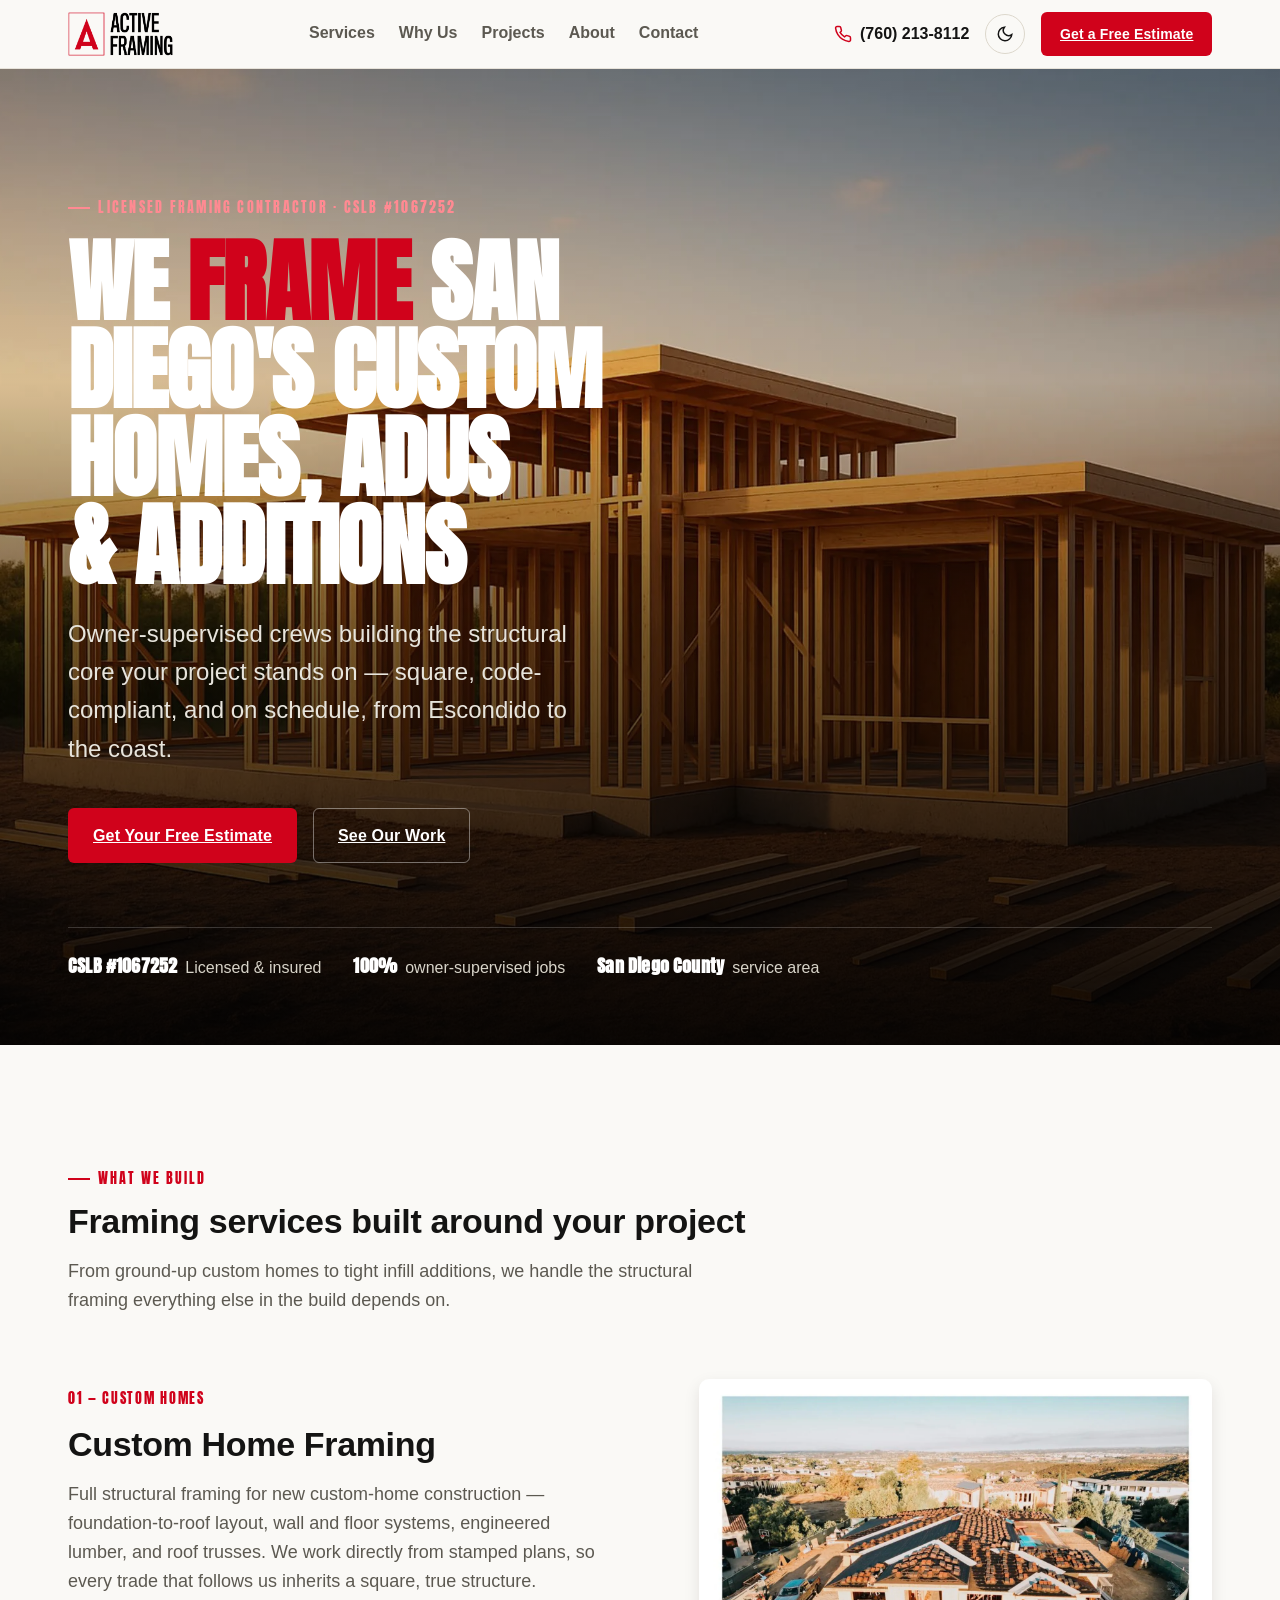
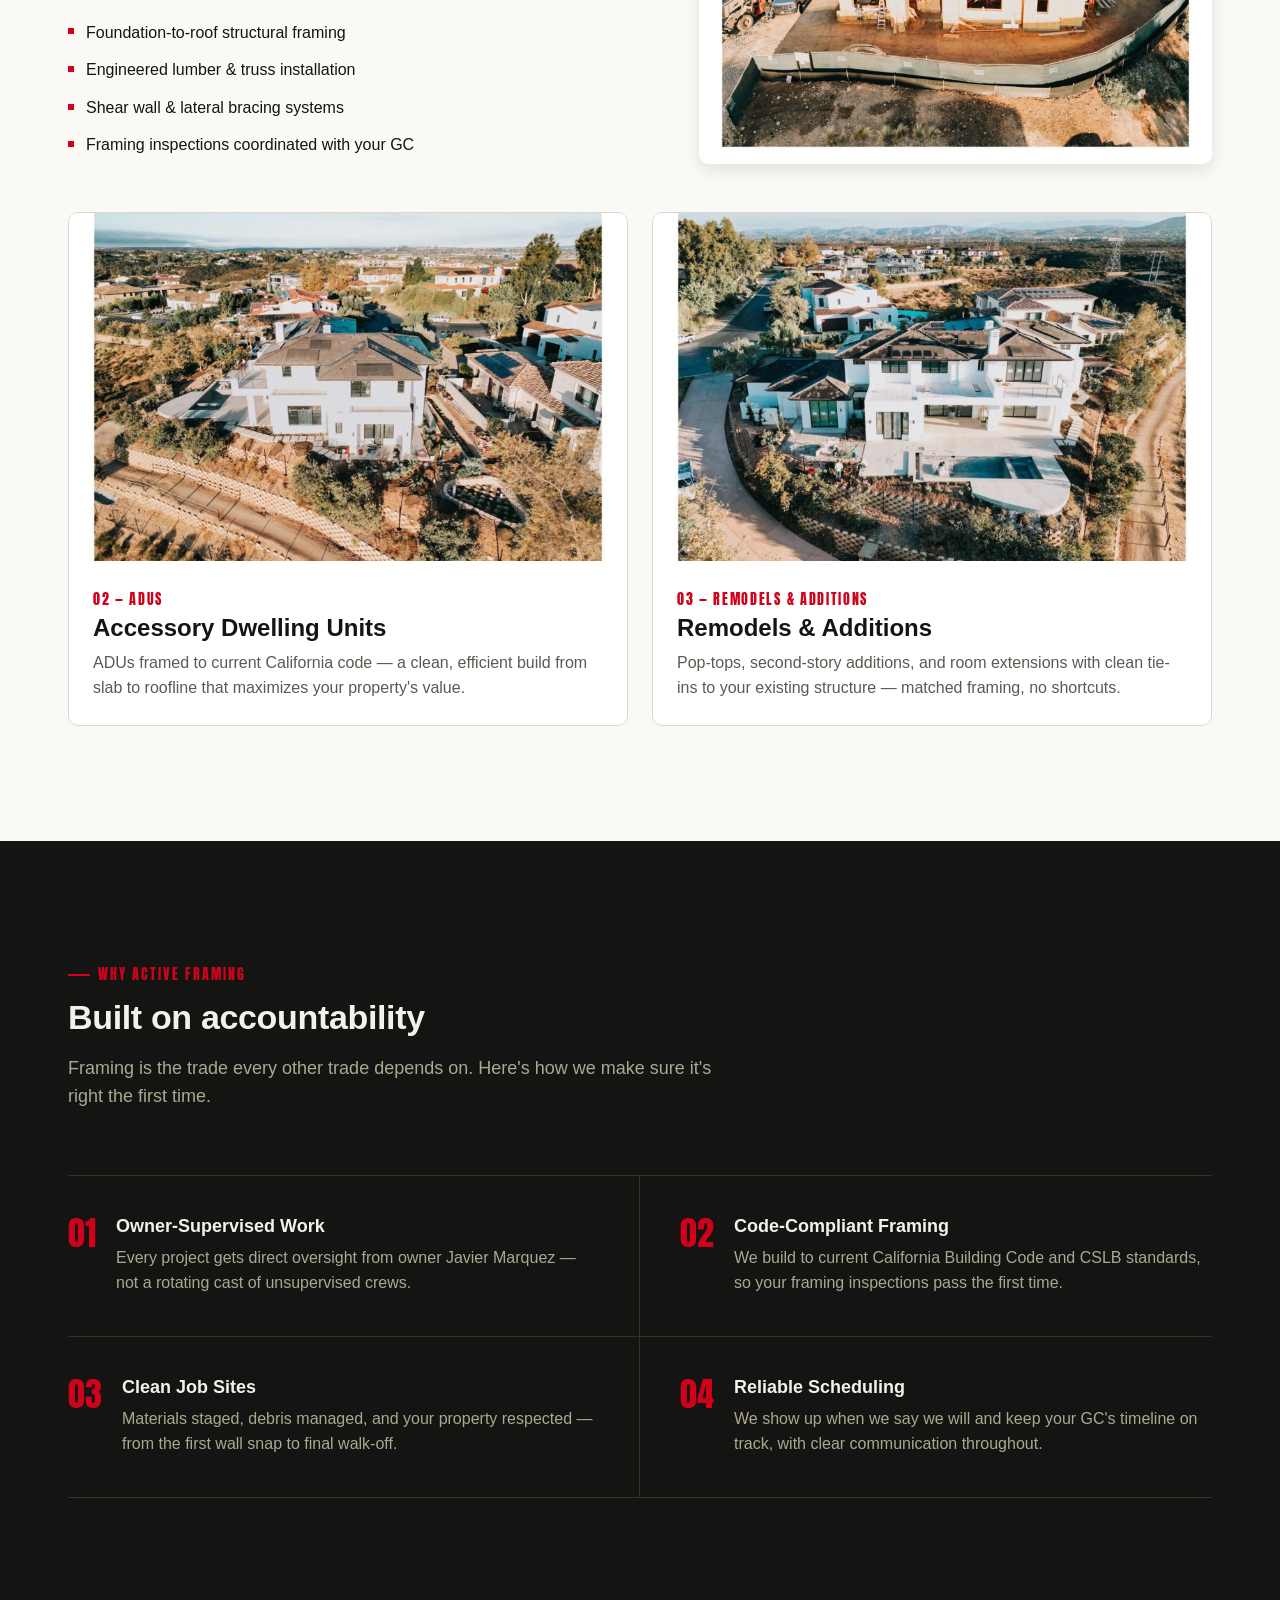
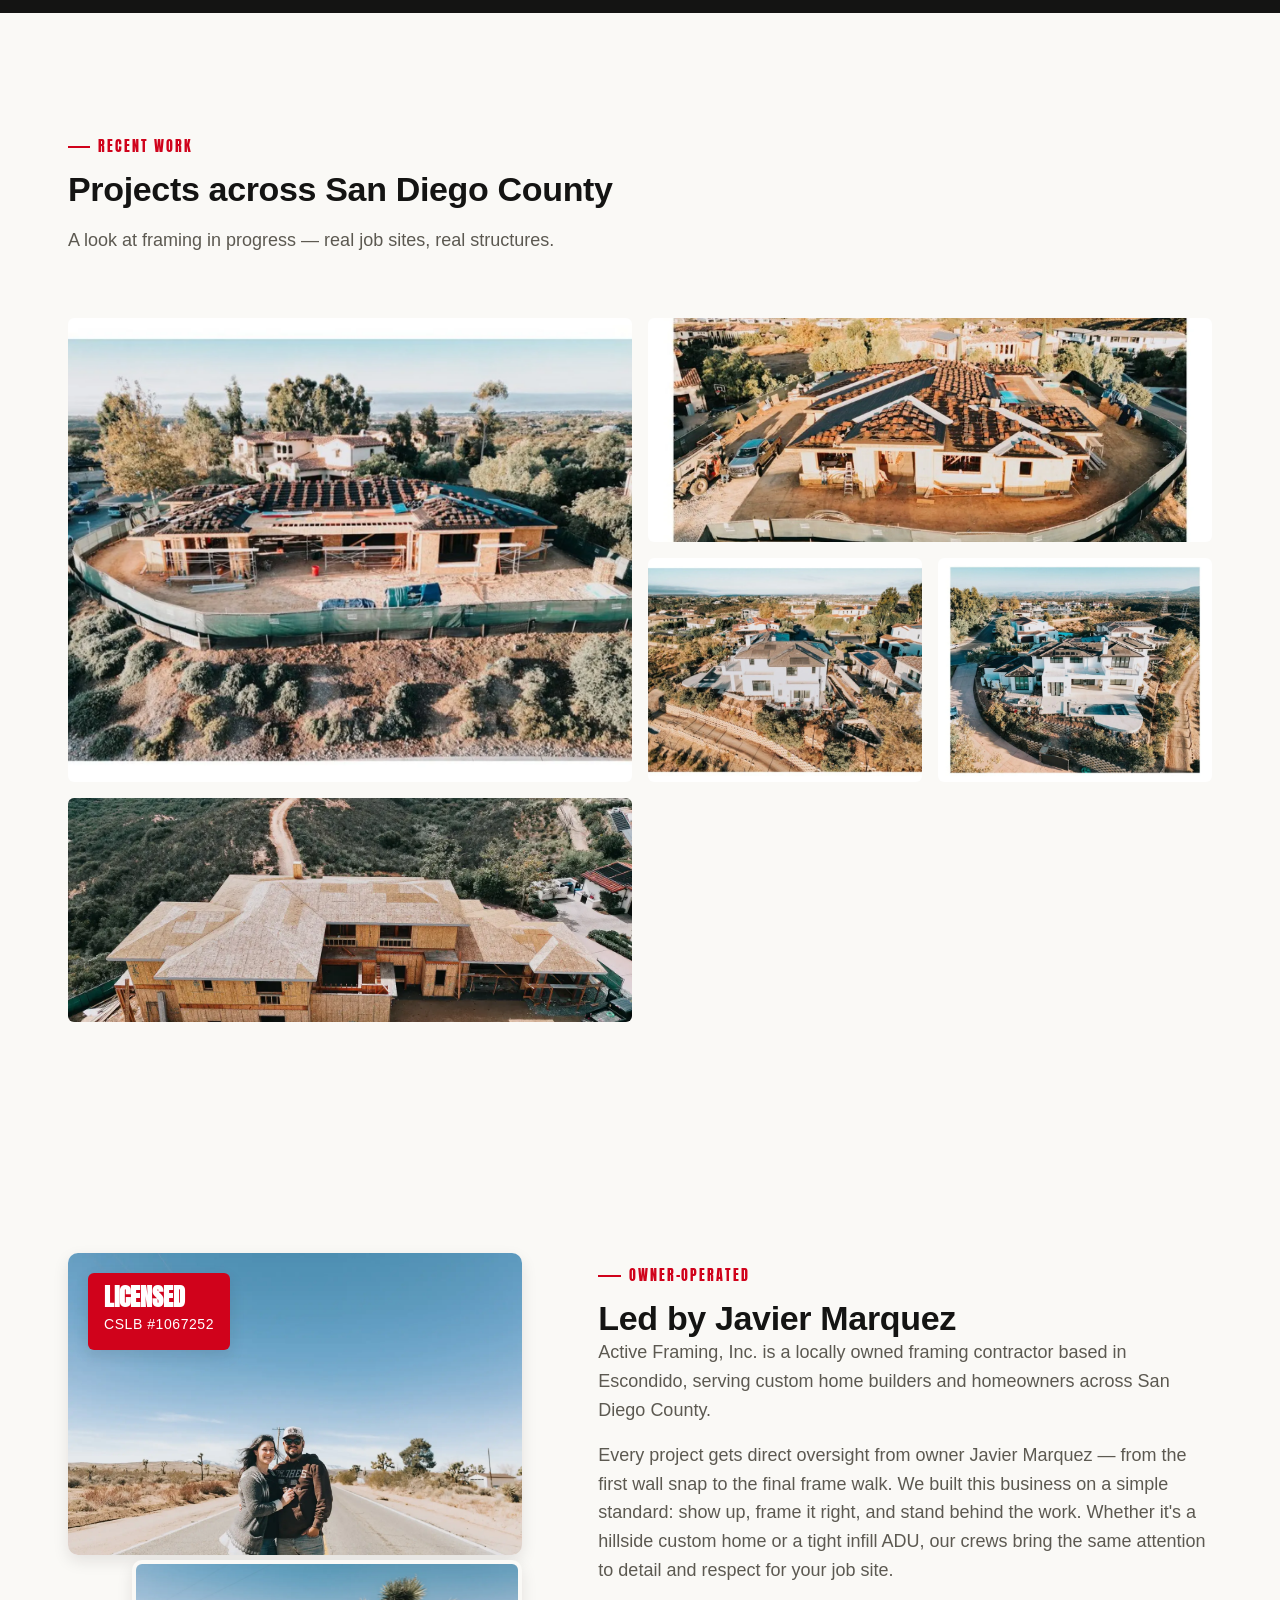
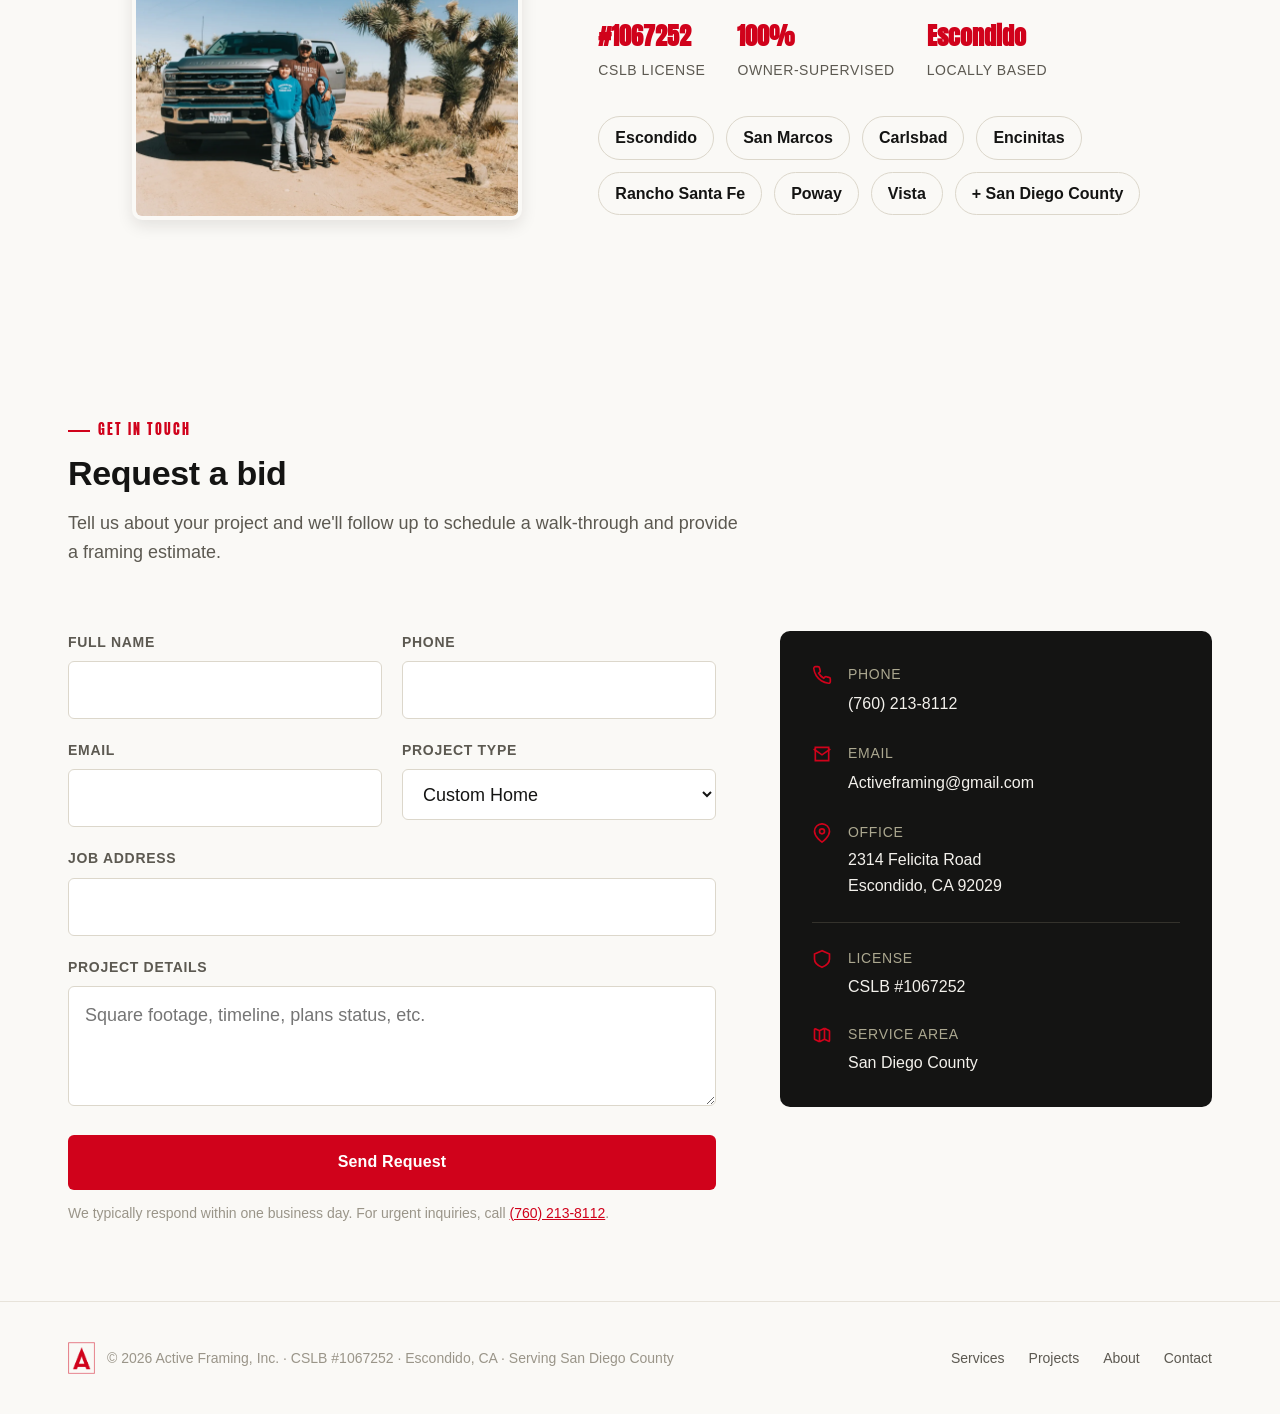
==== commit 4d56e45b: "Add family photos to About section" ====
--- a/index.html
+++ b/index.html
@@ -268,7 +268,12 @@
   <section class="section" id="about">
     <div class="wrap about-grid">
       <div class="about-media" data-reveal>
-        <img src="./assets/project-1.webp" alt="Custom home framing project managed by Active Framing, Inc." width="1600" height="1066" loading="lazy" decoding="async" />
+        <figure class="about-photo about-photo--primary">
+          <img src="./assets/about-javier-family.webp" alt="Javier Marquez with family in the Southern California desert" width="1536" height="1024" loading="lazy" decoding="async" />
+        </figure>
+        <figure class="about-photo about-photo--secondary">
+          <img src="./assets/about-javier-family-truck.webp" alt="Javier Marquez with family beside an Active Framing work truck" width="1536" height="1024" loading="lazy" decoding="async" />
+        </figure>
         <div class="about-badge">
           <strong>LICENSED</strong>
           <span>CSLB #1067252</span>
--- a/style.css
+++ b/style.css
@@ -666,12 +666,30 @@
 }
 .about-media {
   position: relative;
+  aspect-ratio: 4/5;
+}
+.about-photo {
+  position: absolute;
+  margin: 0;
+  overflow: hidden;
+  aspect-ratio: 3/2;
   border-radius: var(--radius-lg);
-  overflow: hidden;
-  aspect-ratio: 3/4;
+  background: var(--color-surface);
   box-shadow: var(--shadow-md);
 }
-.about-media img {
+.about-photo--primary {
+  inset: 0 0 auto 0;
+  width: 100%;
+}
+.about-photo--secondary {
+  right: 0;
+  bottom: 0;
+  width: 86%;
+  border: 4px solid var(--color-bg);
+  z-index: 1;
+}
+.about-photo img {
+  display: block;
   width: 100%;
   height: 100%;
   object-fit: cover;
@@ -679,7 +697,8 @@
 .about-badge {
   position: absolute;
   left: var(--space-5);
-  bottom: var(--space-5);
+  top: var(--space-5);
+  z-index: 2;
   background: var(--color-primary);
   color: var(--color-primary-text);
   padding: var(--space-3) var(--space-4);
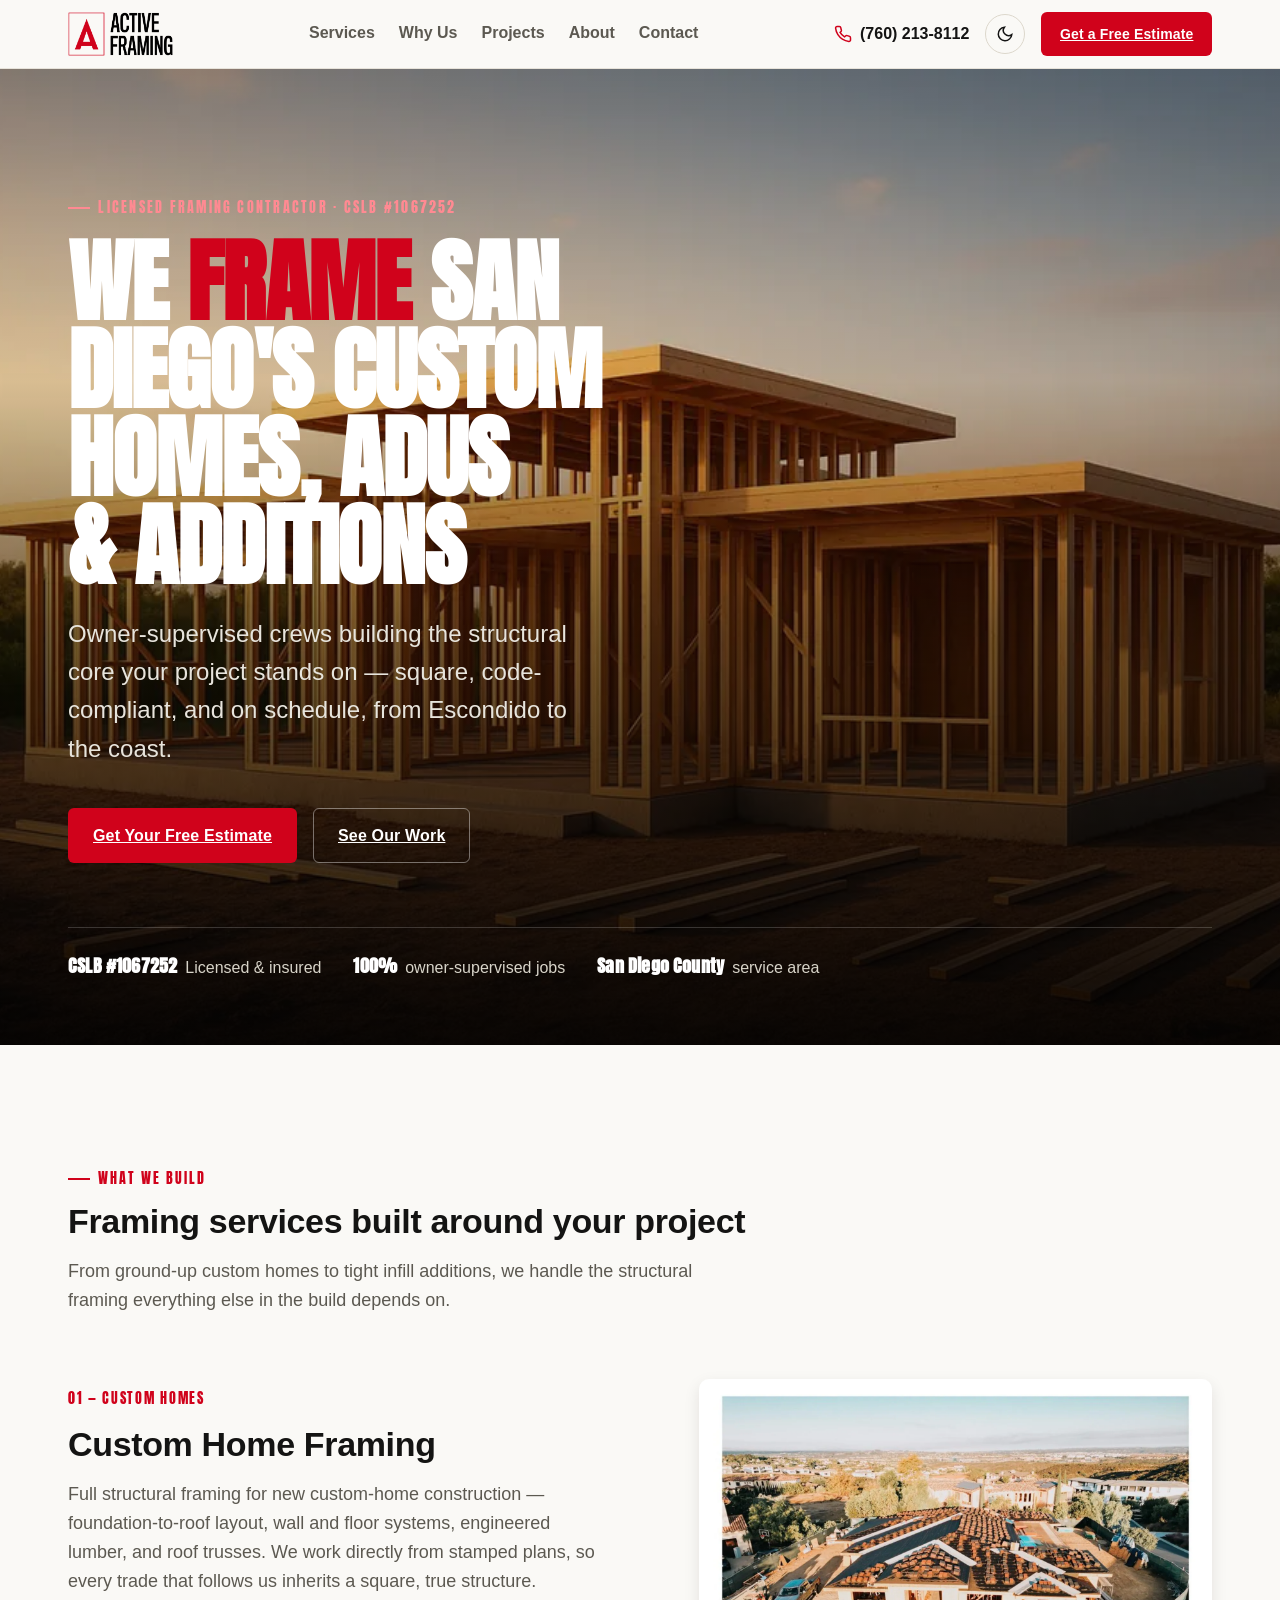
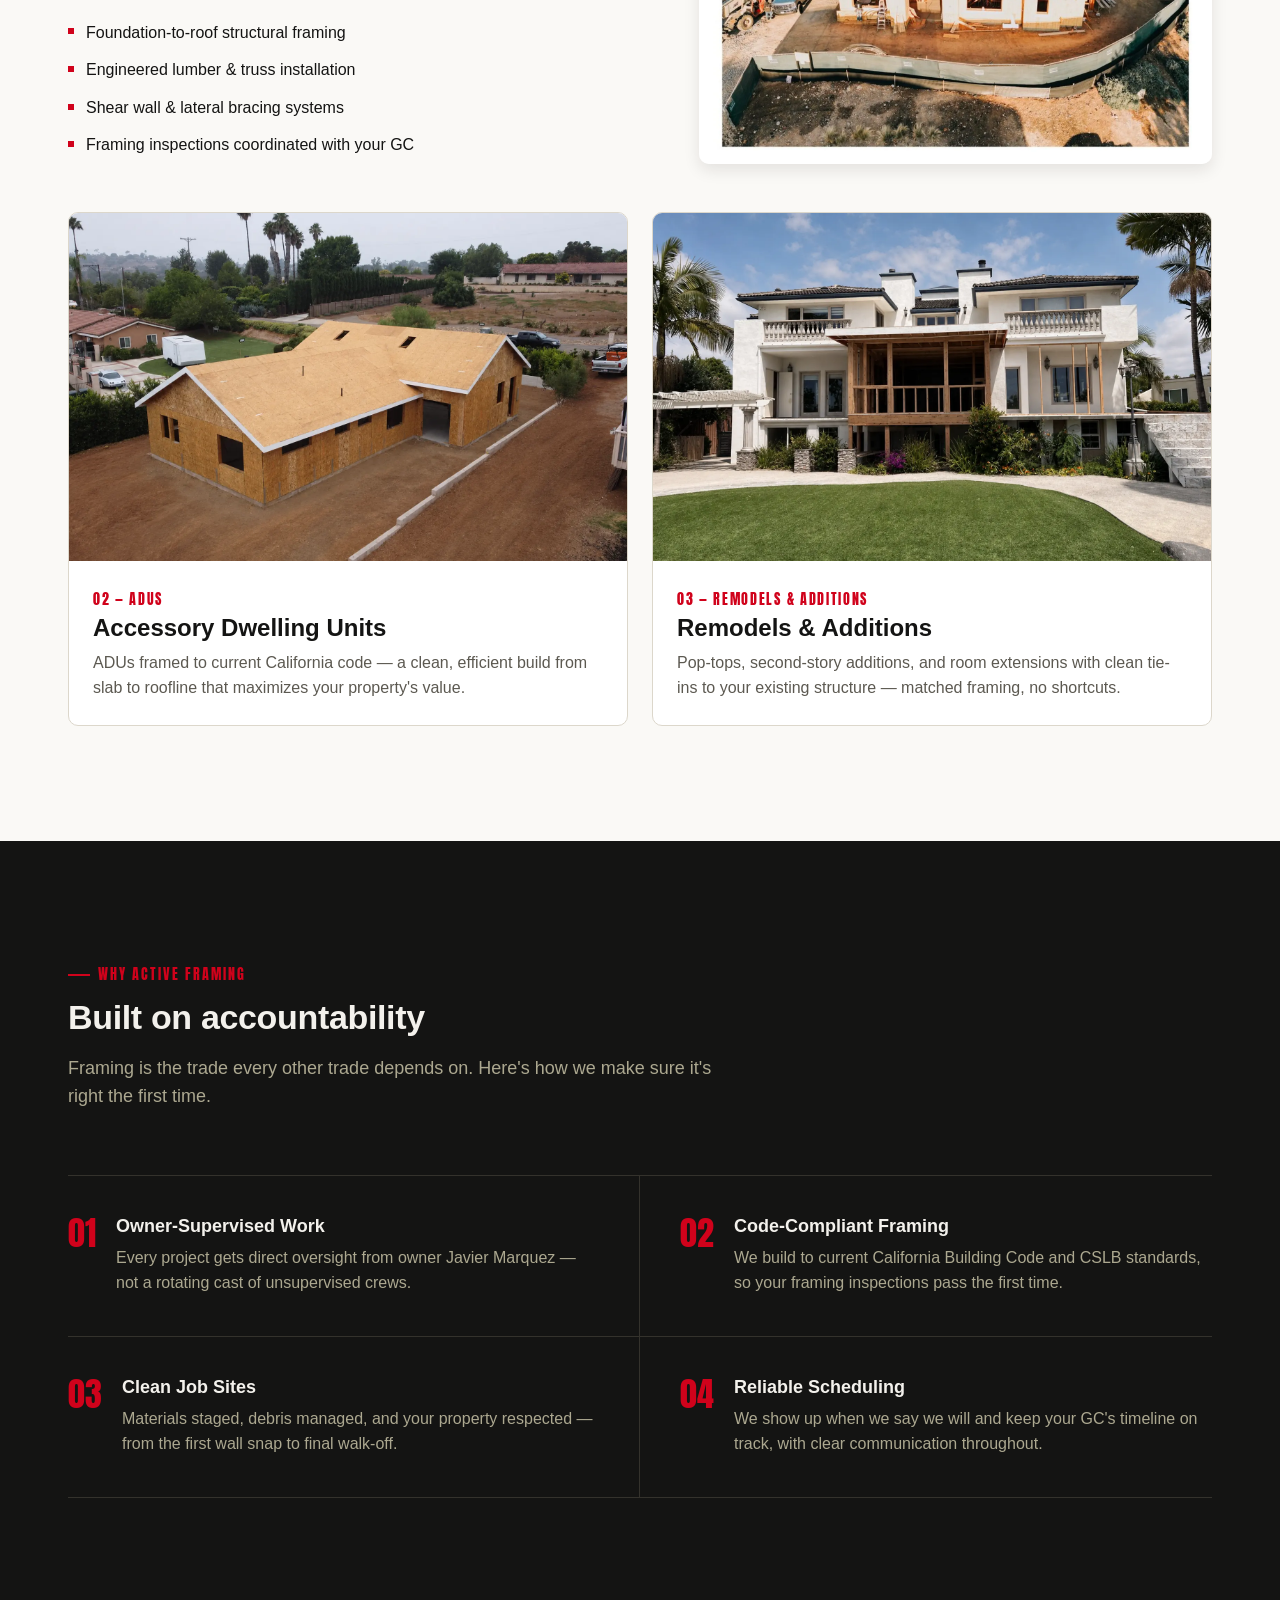
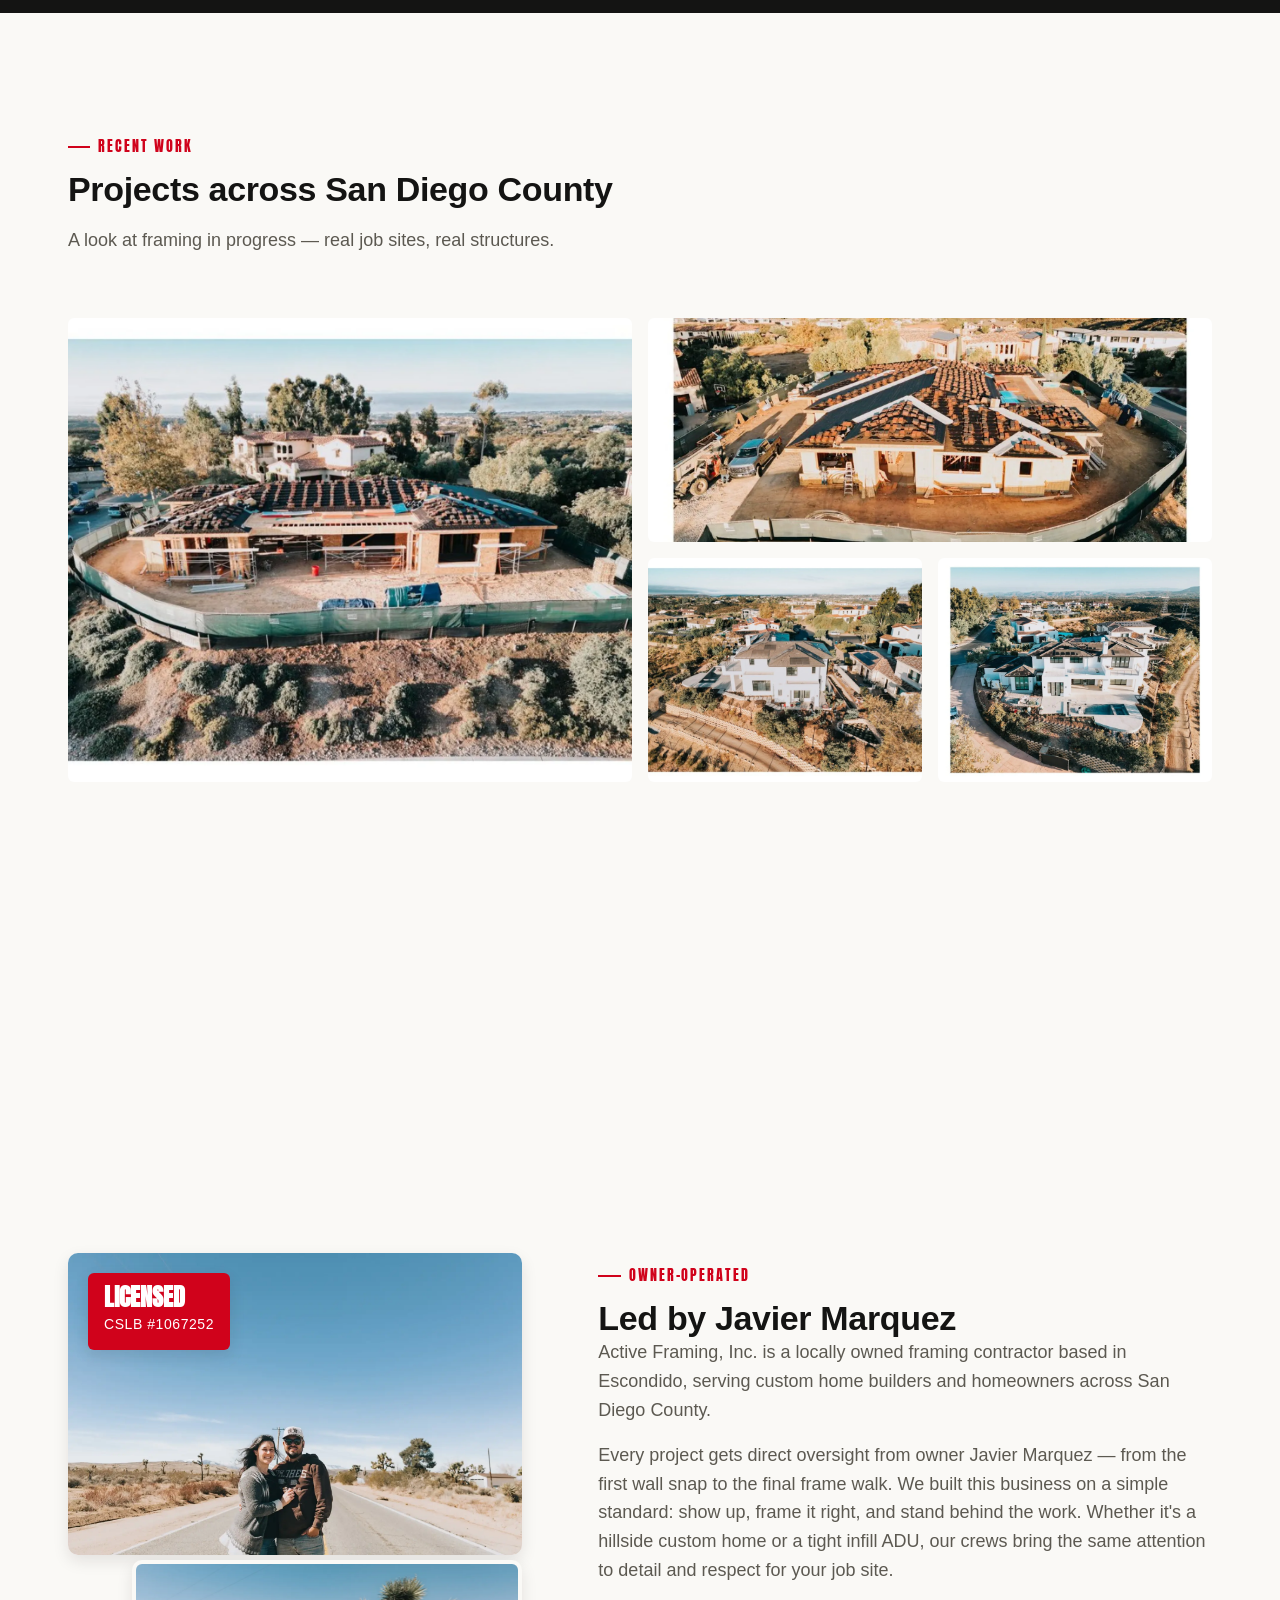
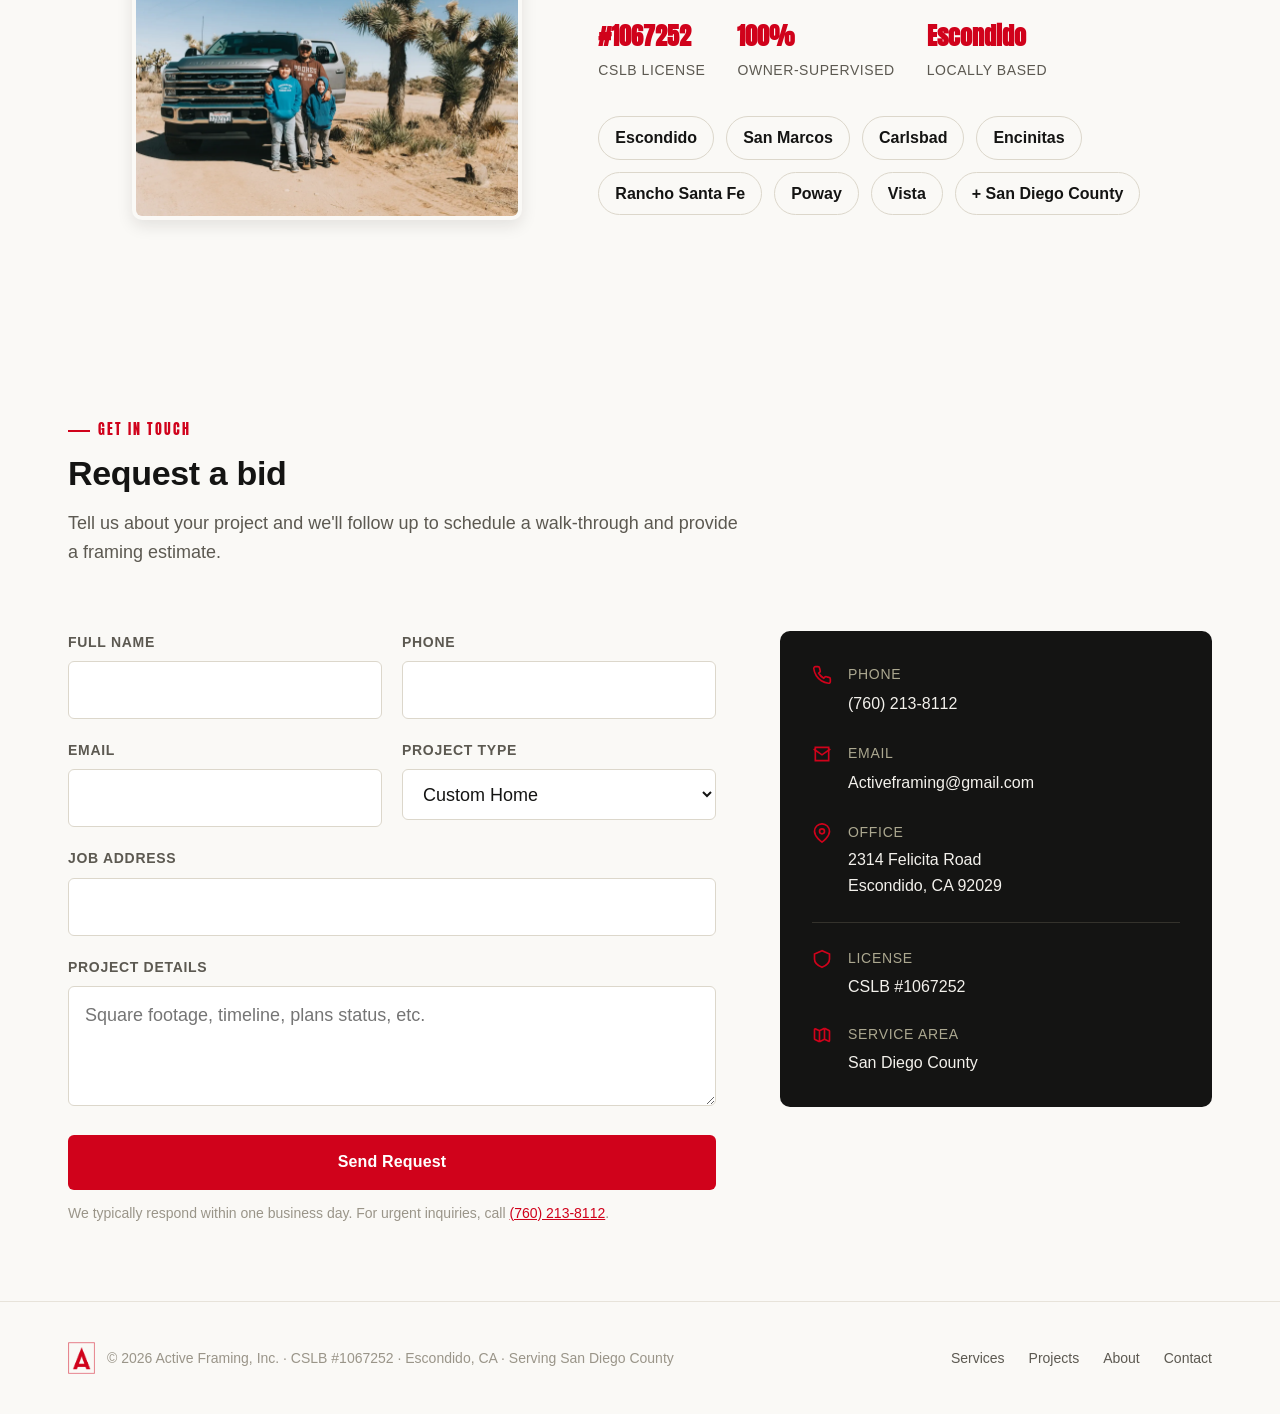
==== commit 5270aa7f: "Add cleaned ADU and addition photos" ====
--- a/index.html
+++ b/index.html
@@ -164,7 +164,7 @@
       <div class="services-grid">
         <article class="service-card" data-reveal>
           <div class="service-card-media">
-            <img src="./assets/project-3.webp" alt="Accessory dwelling unit framing on a San Diego hillside property" width="1600" height="1184" loading="lazy" decoding="async" />
+            <img src="./assets/service-adu.webp" alt="Aerial view of a framed ADU with roof sheathing completed on a San Diego property" width="1600" height="1000" loading="lazy" decoding="async" />
           </div>
           <div class="service-card-body">
             <span class="service-tag">02 — ADUs</span>
@@ -174,7 +174,7 @@
         </article>
         <article class="service-card" data-reveal>
           <div class="service-card-media">
-            <img src="./assets/project-4.webp" alt="Second-story addition framing tied into an existing San Diego home" width="1600" height="1320" loading="lazy" decoding="async" />
+            <img src="./assets/service-addition.webp" alt="Exposed wood-framed addition tied into an existing San Diego home" width="1600" height="1000" loading="lazy" decoding="async" />
           </div>
           <div class="service-card-body">
             <span class="service-tag">03 — Remodels &amp; Additions</span>
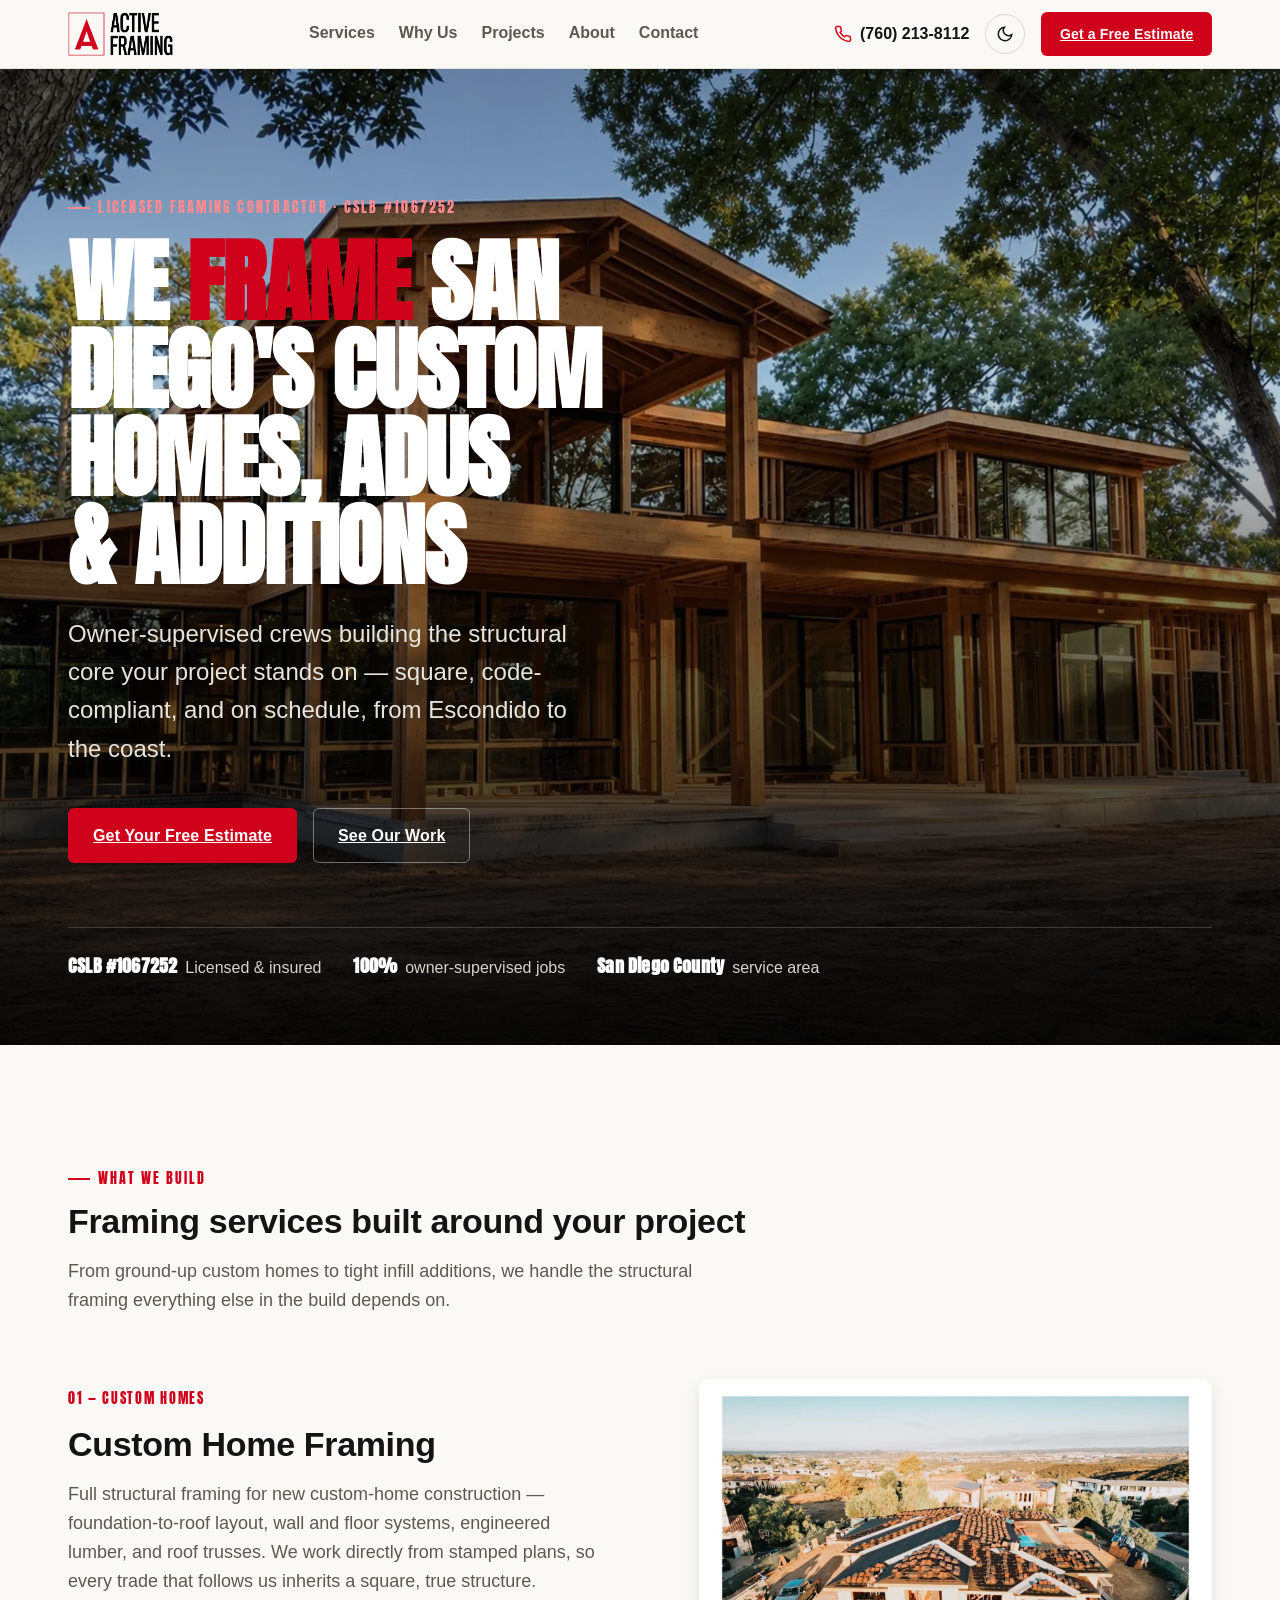
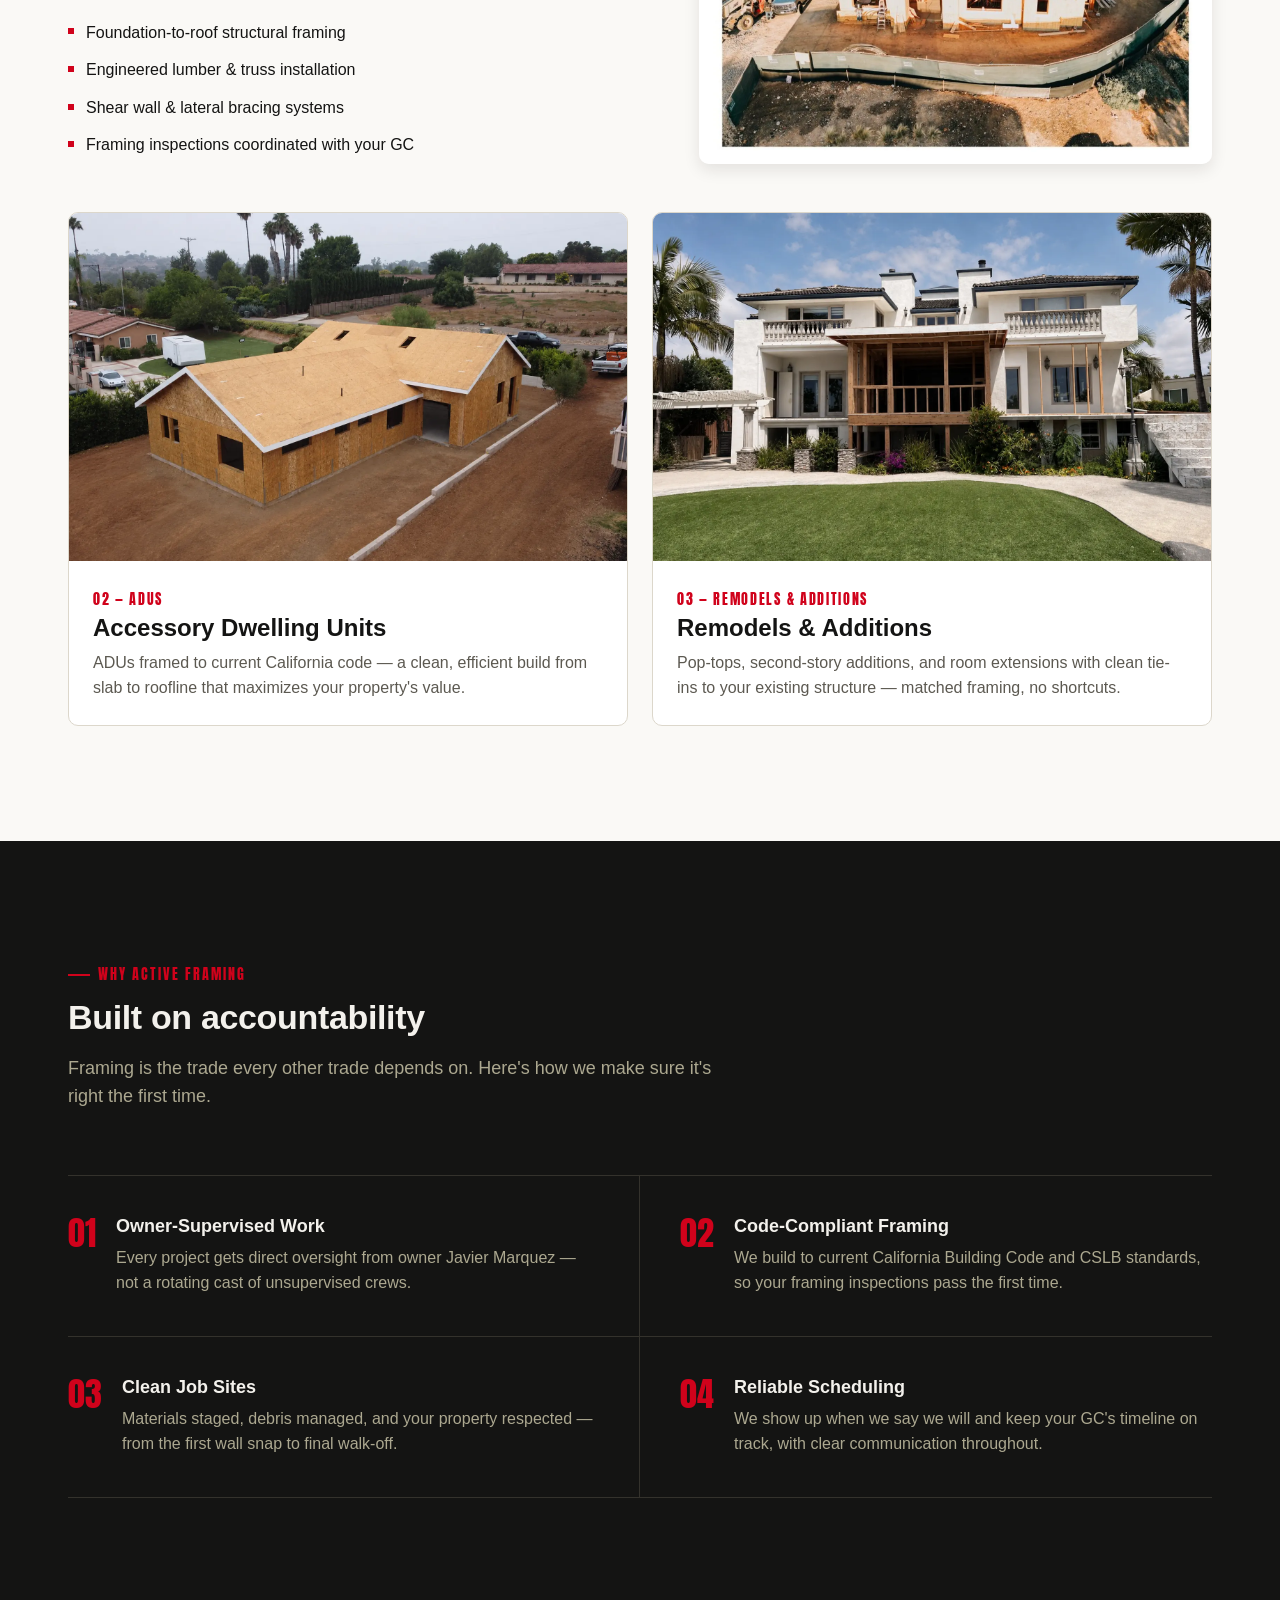
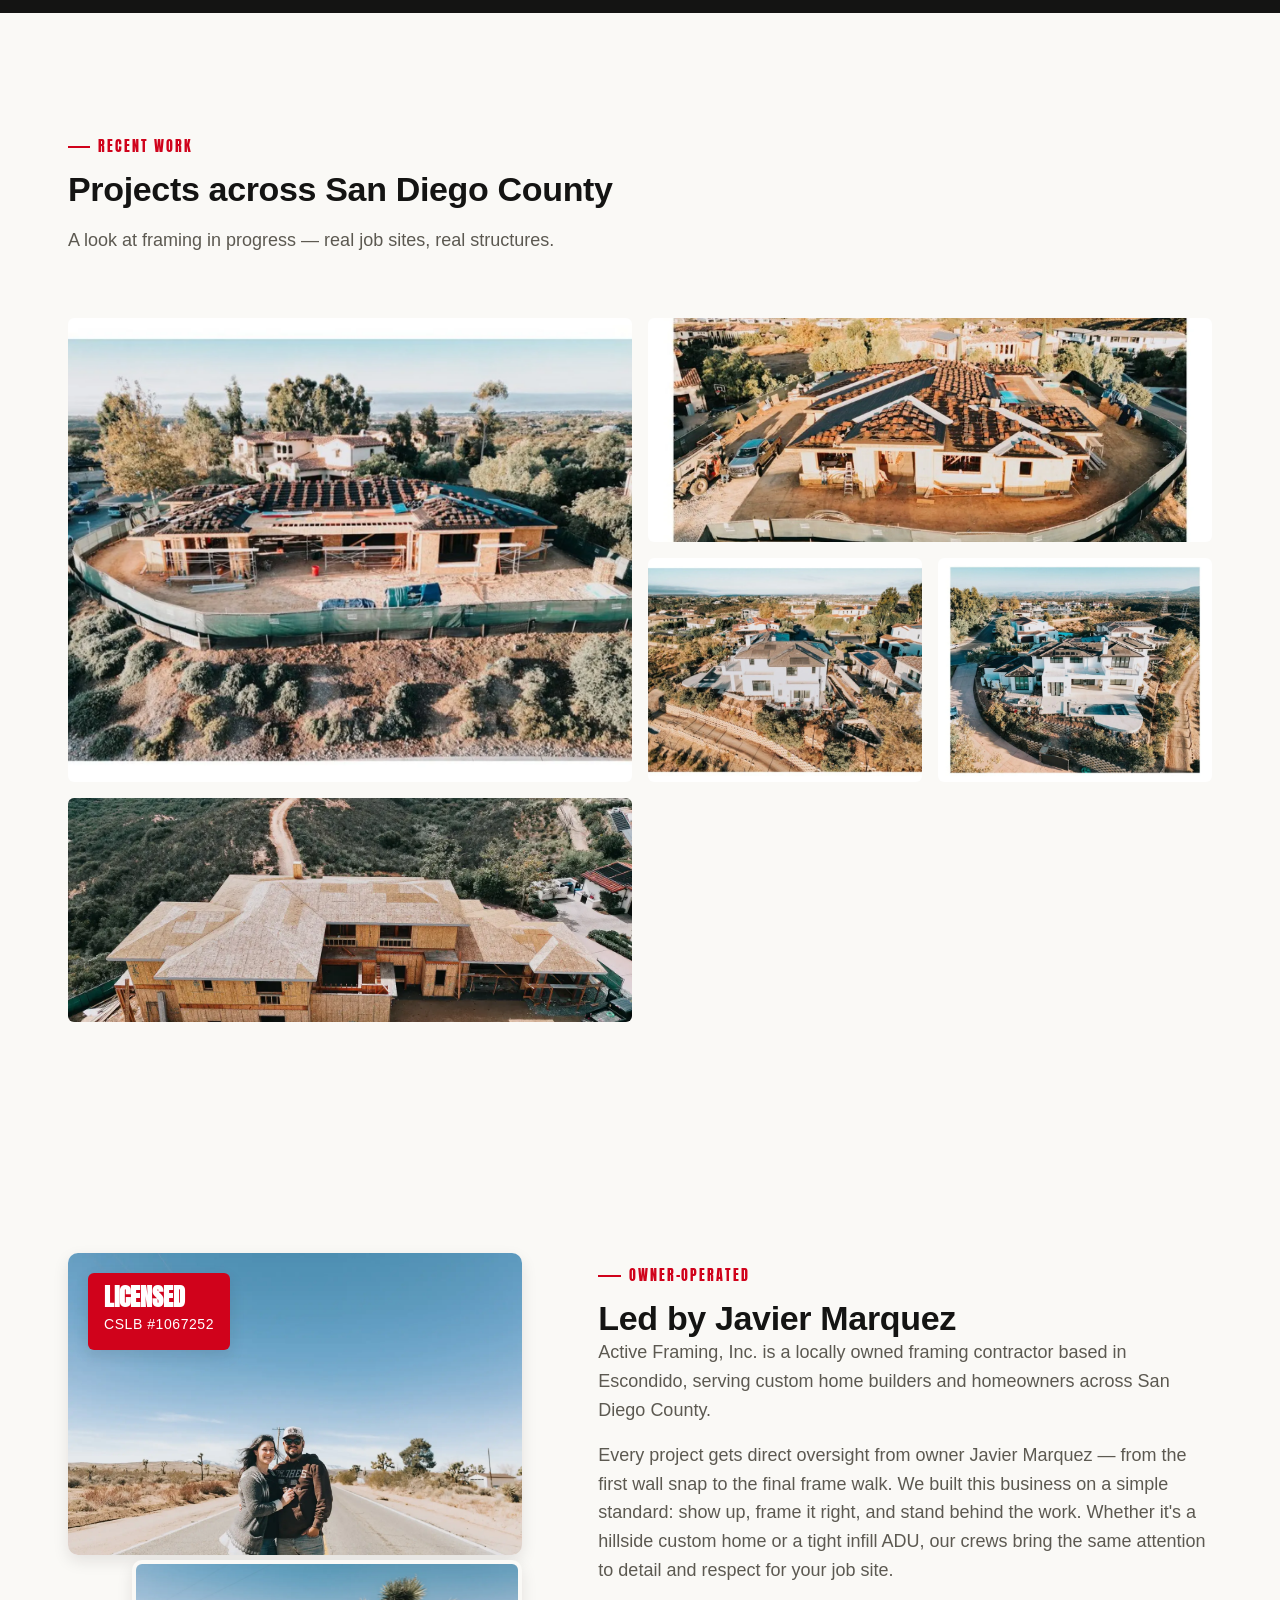
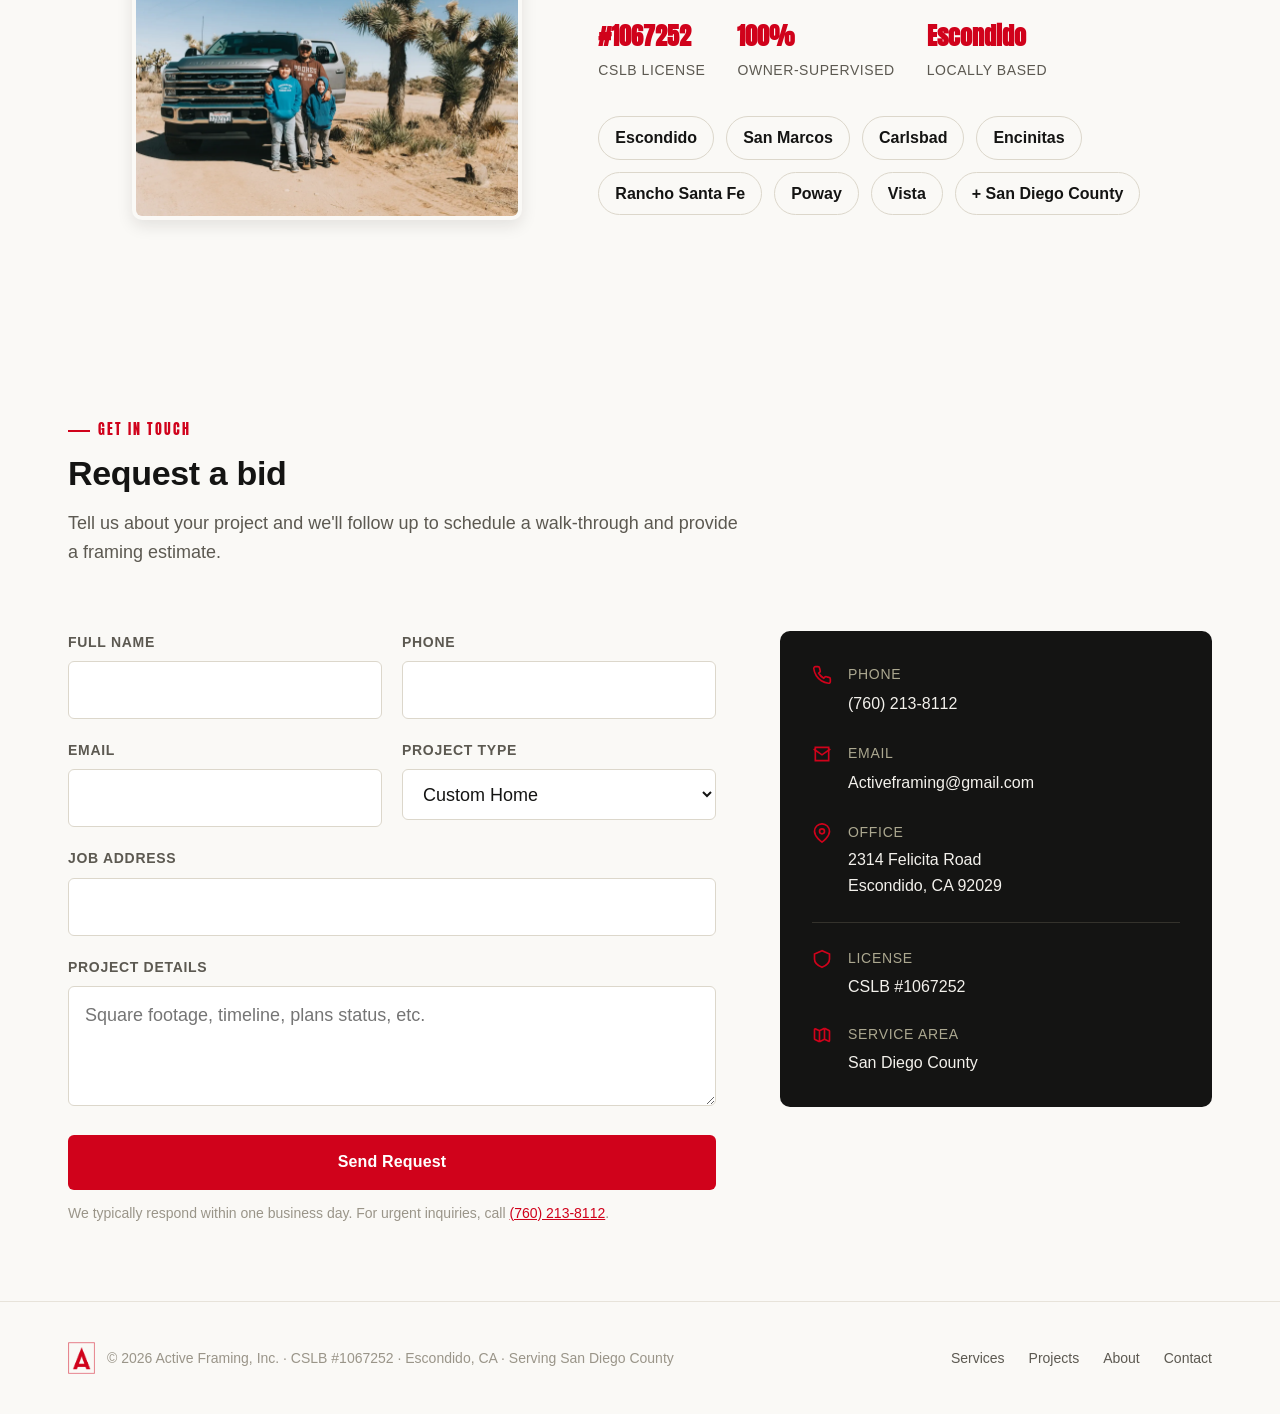
==== commit 0663dd06: "Update hero background photo" ====
--- a/index.html
+++ b/index.html
@@ -115,7 +115,7 @@
     <div class="hero-media">
       <picture>
         <source media="(max-width: 640px)" srcset="./assets/hero-mobile.webp" />
-        <img src="./assets/hero-desktop.webp" alt="Aerial view of a custom home under construction with wood framing and roof trusses, San Diego County" width="2000" height="1333" fetchpriority="high" />
+        <img src="./assets/hero-desktop.webp" alt="Custom two-story home framed in wood beneath mature trees" width="2000" height="1333" fetchpriority="high" />
       </picture>
     </div>
     <div class="hero-scrim"></div>
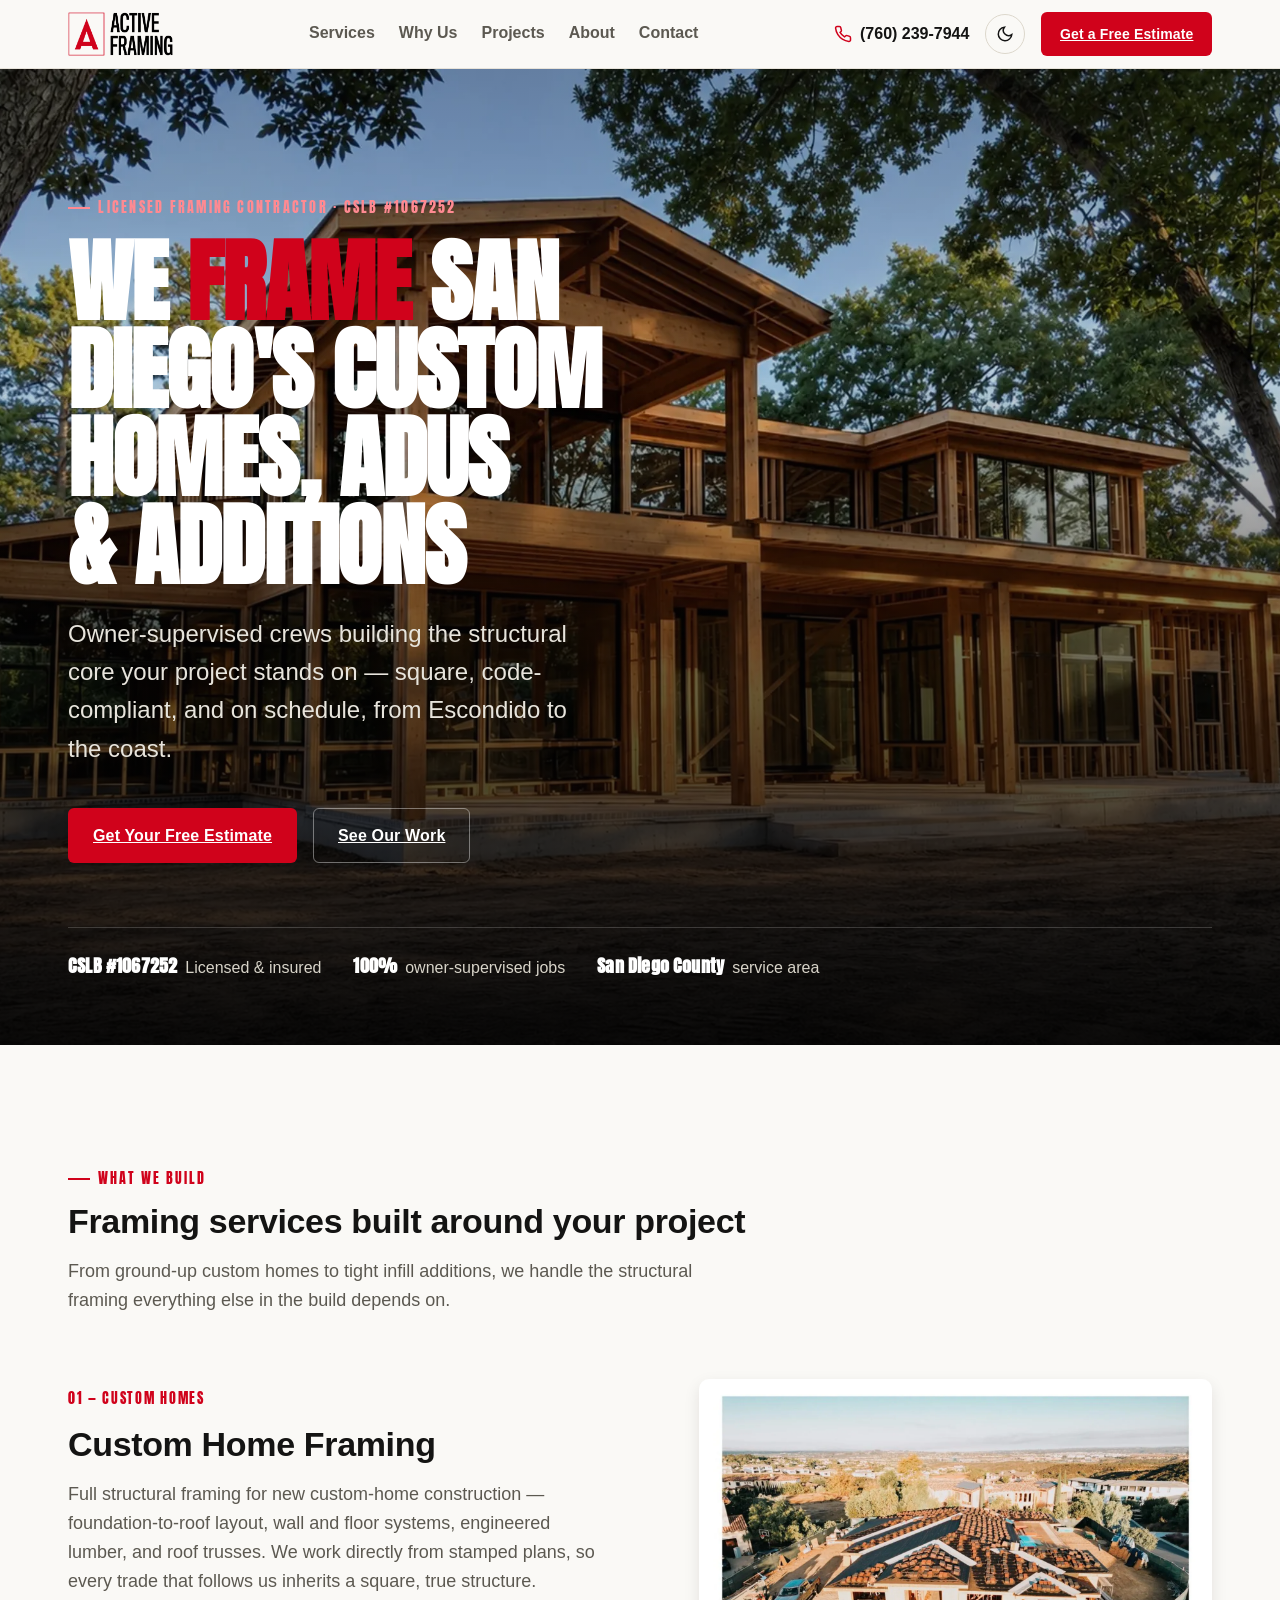
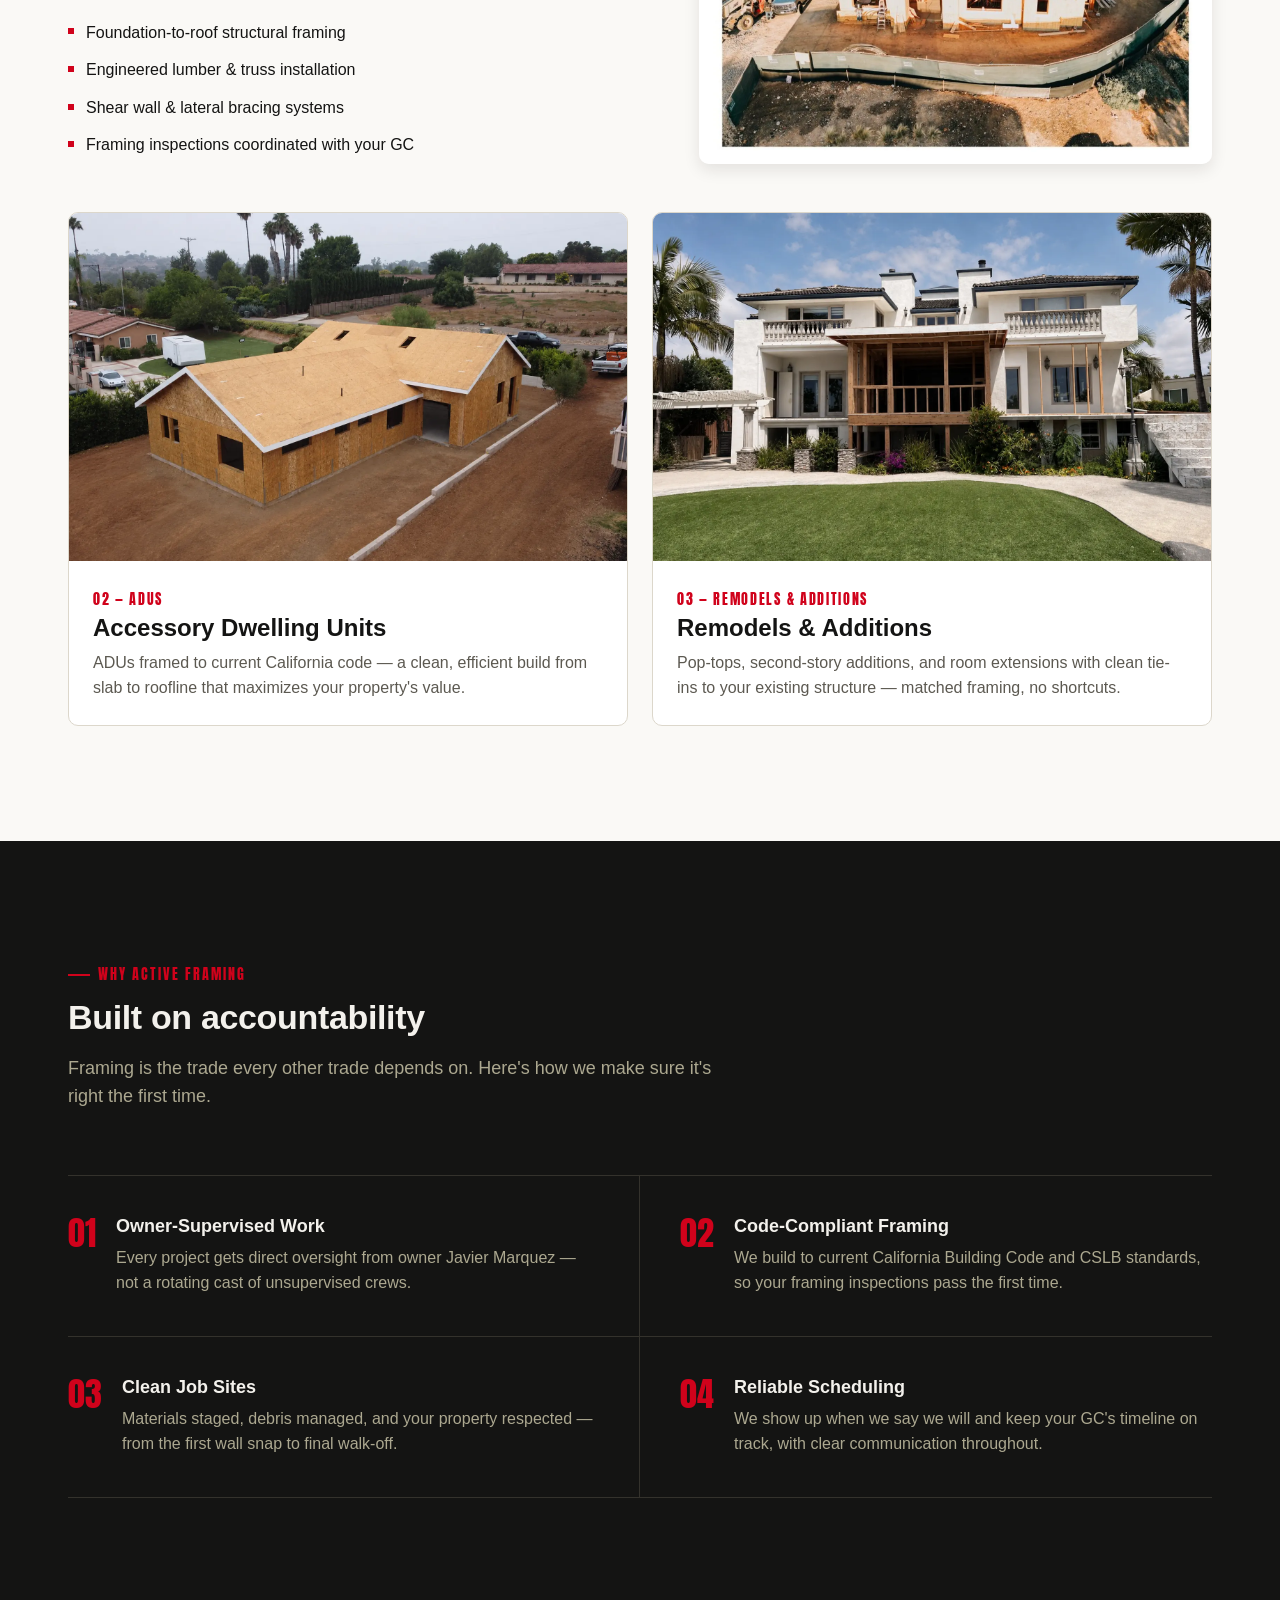
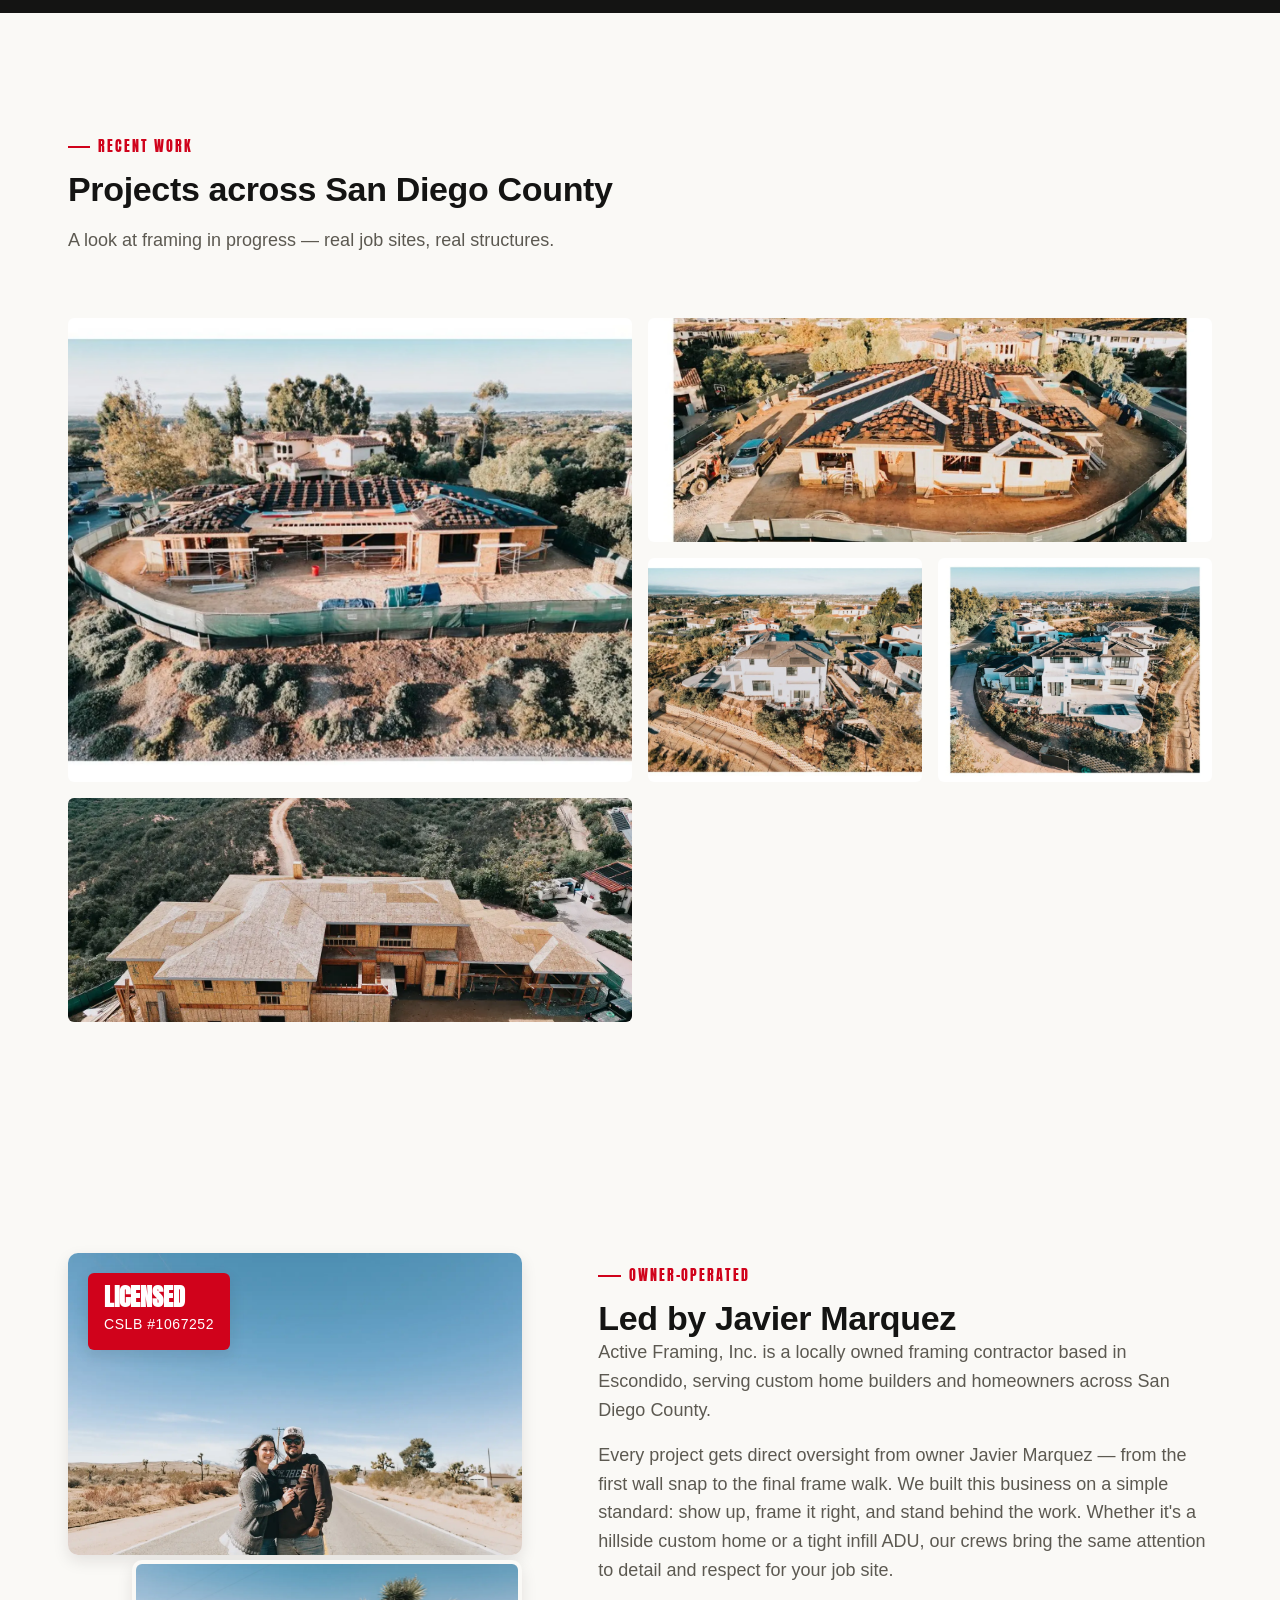
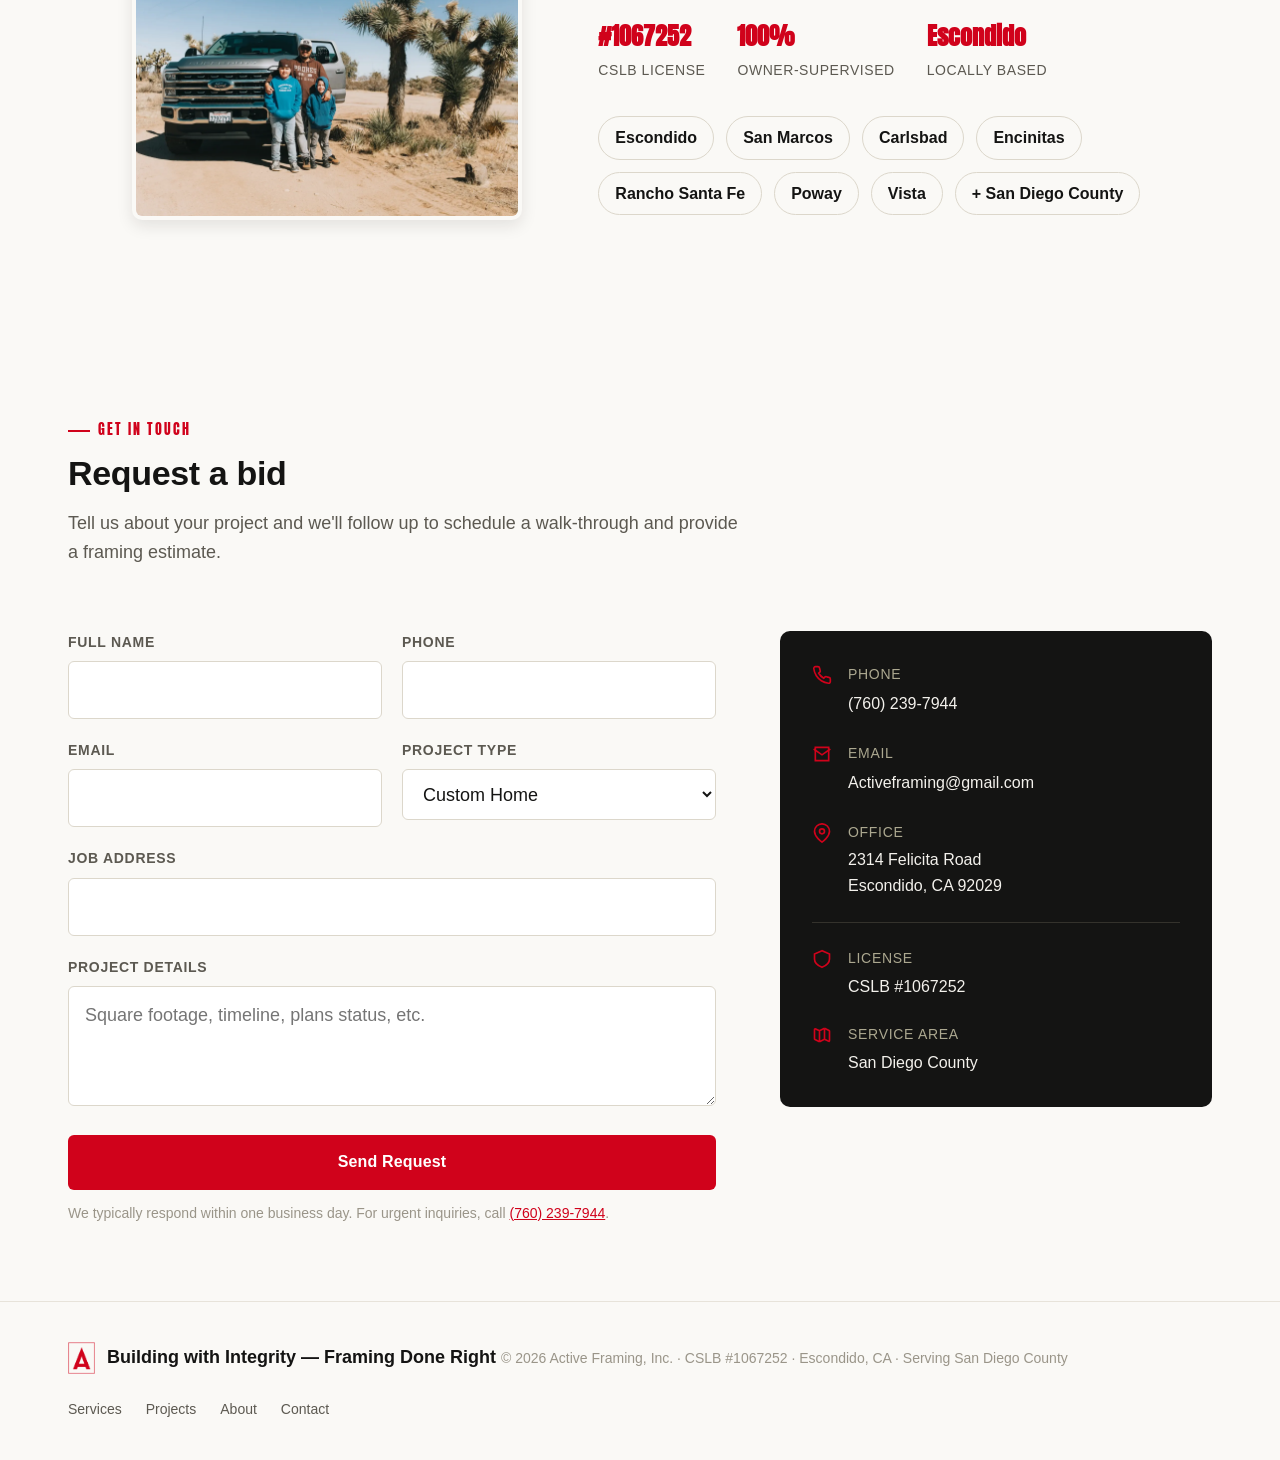
==== commit df9988a3: "Update public phone and add footer slogan" ====
--- a/index.html
+++ b/index.html
@@ -4,7 +4,7 @@
 <meta charset="UTF-8" />
 <meta name="viewport" content="width=device-width, initial-scale=1.0" />
 <title>Active Framing, Inc. — Custom Residential Framing in San Diego County</title>
-<meta name="description" content="Active Framing, Inc. is an owner-supervised framing contractor serving San Diego County — custom homes, ADUs, remodels & additions. CSLB #1067252. Call (760) 213-8112." />
+<meta name="description" content="Active Framing, Inc. is an owner-supervised framing contractor serving San Diego County — custom homes, ADUs, remodels & additions. CSLB #1067252. Call (760) 239-7944." />
 <meta name="theme-color" content="#151515" />
 <link rel="canonical" href="https://activeframing.com/" />
 <meta property="og:title" content="Active Framing, Inc. — Custom Residential Framing, San Diego County" />
@@ -31,7 +31,7 @@
   "@context": "https://schema.org",
   "@type": "GeneralContractor",
   "name": "Active Framing, Inc.",
-  "telephone": "+1-760-213-8112",
+  "telephone": "+1-760-239-7944",
   "email": "Activeframing@gmail.com",
   "address": {
     "@type": "PostalAddress",
@@ -69,9 +69,9 @@
     </nav>
 
     <div class="header-actions">
-      <a class="phone-chip" href="tel:+17602138112" aria-label="Call Active Framing at (760) 213-8112">
+      <a class="phone-chip" href="tel:+17602397944" aria-label="Call Active Framing at (760) 239-7944">
         <svg viewBox="0 0 24 24" fill="none" stroke="currentColor" stroke-width="2" aria-hidden="true"><path d="M22 16.92v3a2 2 0 0 1-2.18 2 19.79 19.79 0 0 1-8.63-3.07 19.5 19.5 0 0 1-6-6 19.79 19.79 0 0 1-3.07-8.67A2 2 0 0 1 4.11 2h3a2 2 0 0 1 2 1.72 12.84 12.84 0 0 0 .7 2.81 2 2 0 0 1-.45 2.11L8.09 9.91a16 16 0 0 0 6 6l1.27-1.27a2 2 0 0 1 2.11-.45 12.84 12.84 0 0 0 2.81.7A2 2 0 0 1 22 16.92z"/></svg>
-        (760) 213-8112
+        (760) 239-7944
       </a>
       <button class="theme-toggle" data-theme-toggle aria-label="Switch to dark mode">
         <svg width="18" height="18" viewBox="0 0 24 24" fill="none" stroke="currentColor" stroke-width="2"><path d="M21 12.79A9 9 0 1 1 11.21 3 7 7 0 0 0 21 12.79z"/></svg>
@@ -103,7 +103,7 @@
     <a href="#contact" data-nav-close-link>Contact</a>
   </nav>
   <div class="mobile-nav-foot">
-    <a class="btn btn--outline btn--block" href="tel:+17602138112">Call (760) 213-8112</a>
+    <a class="btn btn--outline btn--block" href="tel:+17602397944">Call (760) 239-7944</a>
     <a class="btn btn--primary btn--block" href="#contact" data-nav-close-link>Get a Free Estimate</a>
   </div>
 </div>
@@ -361,7 +361,7 @@
             </div>
             <button type="submit" class="btn btn--primary btn--block" data-form-submit>Send Request</button>
             <p class="form-error" data-form-error role="alert" hidden></p>
-            <p class="form-note">We typically respond within one business day. For urgent inquiries, call <a href="tel:+17602138112" style="color:var(--color-primary);">(760) 213-8112</a>.</p>
+            <p class="form-note">We typically respond within one business day. For urgent inquiries, call <a href="tel:+17602397944" style="color:var(--color-primary);">(760) 239-7944</a>.</p>
           </div>
           <div class="form-success" data-form-success role="status" tabindex="-1">
             <strong style="font-family:var(--font-display);display:block;margin-bottom:var(--space-2);color:var(--color-primary);">REQUEST RECEIVED</strong>
@@ -374,7 +374,7 @@
             <svg viewBox="0 0 24 24" fill="none" stroke="currentColor" stroke-width="2" aria-hidden="true"><path d="M22 16.92v3a2 2 0 0 1-2.18 2 19.79 19.79 0 0 1-8.63-3.07 19.5 19.5 0 0 1-6-6 19.79 19.79 0 0 1-3.07-8.67A2 2 0 0 1 4.11 2h3a2 2 0 0 1 2 1.72 12.84 12.84 0 0 0 .7 2.81 2 2 0 0 1-.45 2.11L8.09 9.91a16 16 0 0 0 6 6l1.27-1.27a2 2 0 0 1 2.11-.45 12.84 12.84 0 0 0 2.81.7A2 2 0 0 1 22 16.92z"/></svg>
             <div>
               <span class="contact-label">Phone</span>
-              <a href="tel:+17602138112">(760) 213-8112</a>
+              <a href="tel:+17602397944">(760) 239-7944</a>
             </div>
           </div>
           <div class="contact-row">
@@ -417,7 +417,10 @@
   <div class="wrap footer-inner">
     <div class="footer-brand">
       <img class="footer-brand-mark" src="./assets/icon-mark.png" alt="Active Framing, Inc." width="1071" height="1269" />
-      <span class="footer-meta">© <span data-year></span> Active Framing, Inc. · CSLB #1067252 · Escondido, CA · Serving San Diego County</span>
+      <div class="footer-copy">
+        <strong class="footer-slogan">Building with Integrity — Framing Done Right</strong>
+        <span class="footer-meta">© <span data-year></span> Active Framing, Inc. · CSLB #1067252 · Escondido, CA · Serving San Diego County</span>
+      </div>
     </div>
     <nav class="footer-links" aria-label="Footer">
       <a href="#services">Services</a>
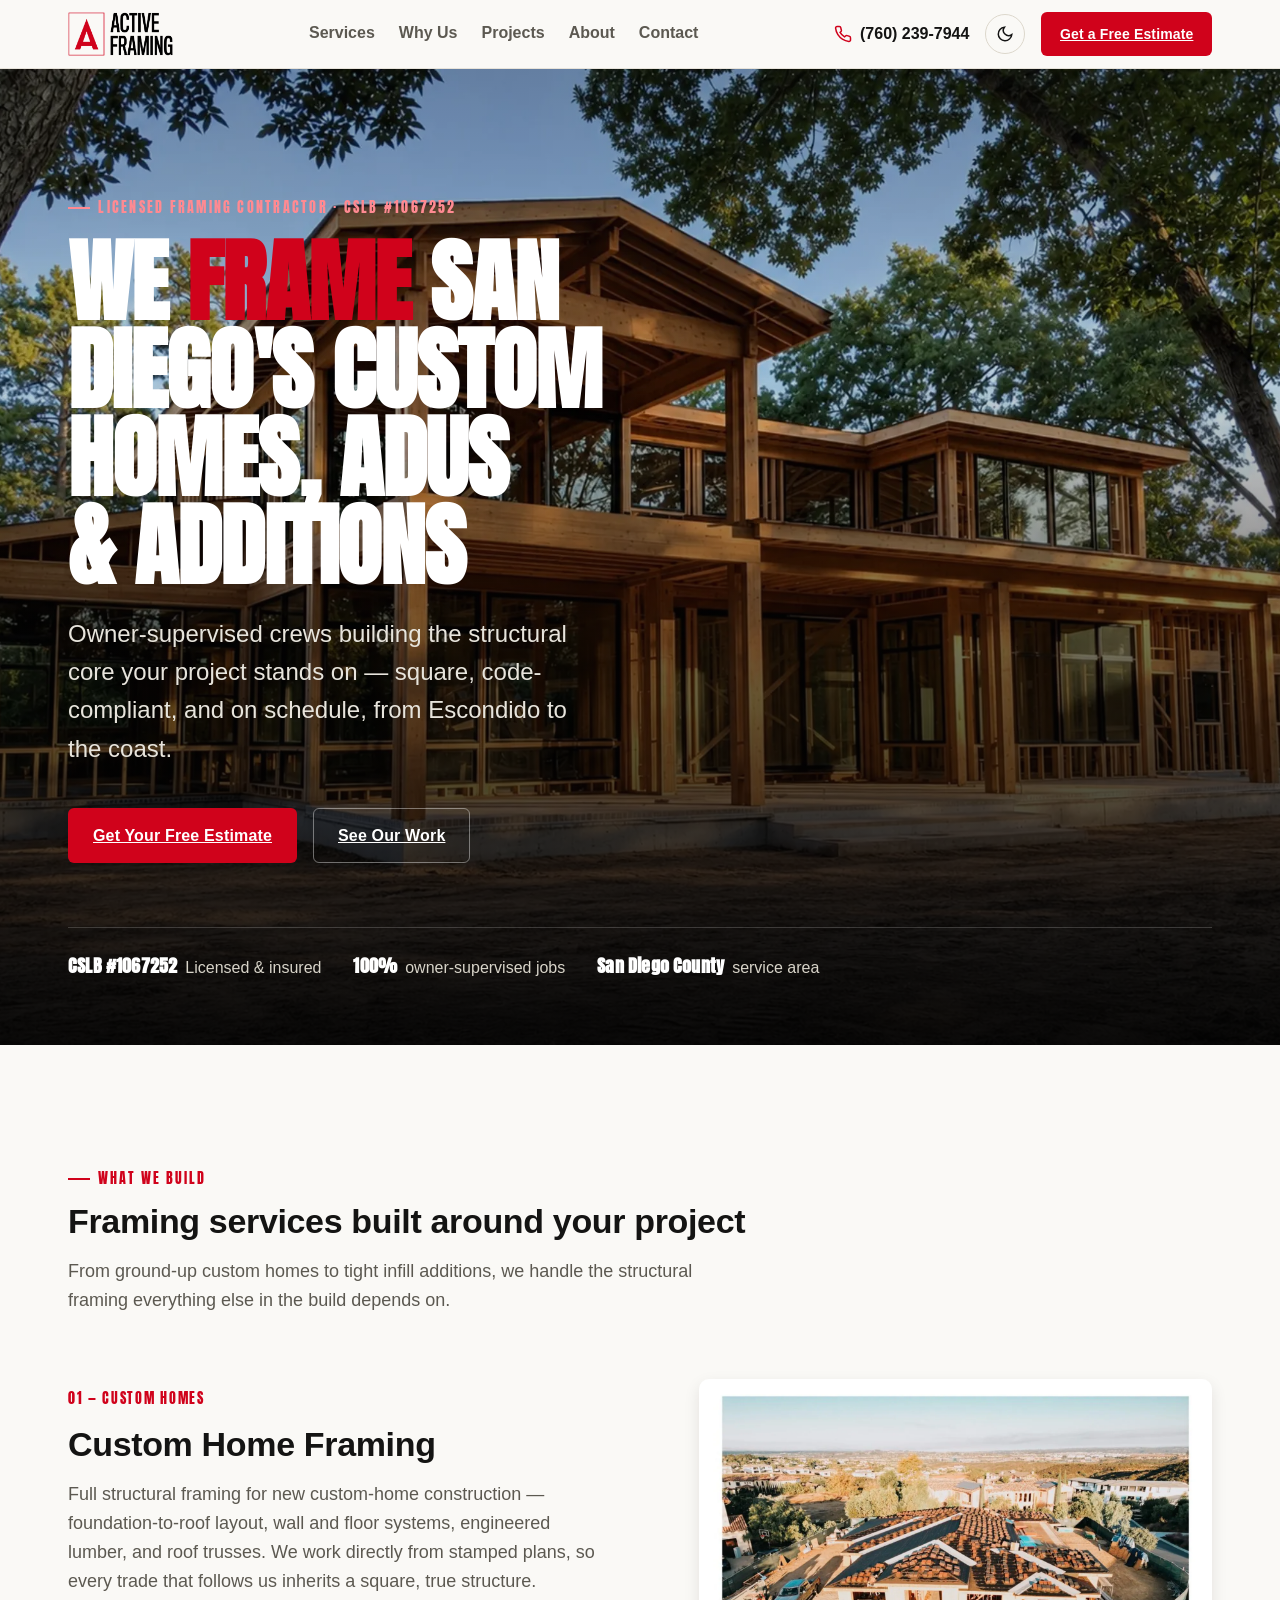
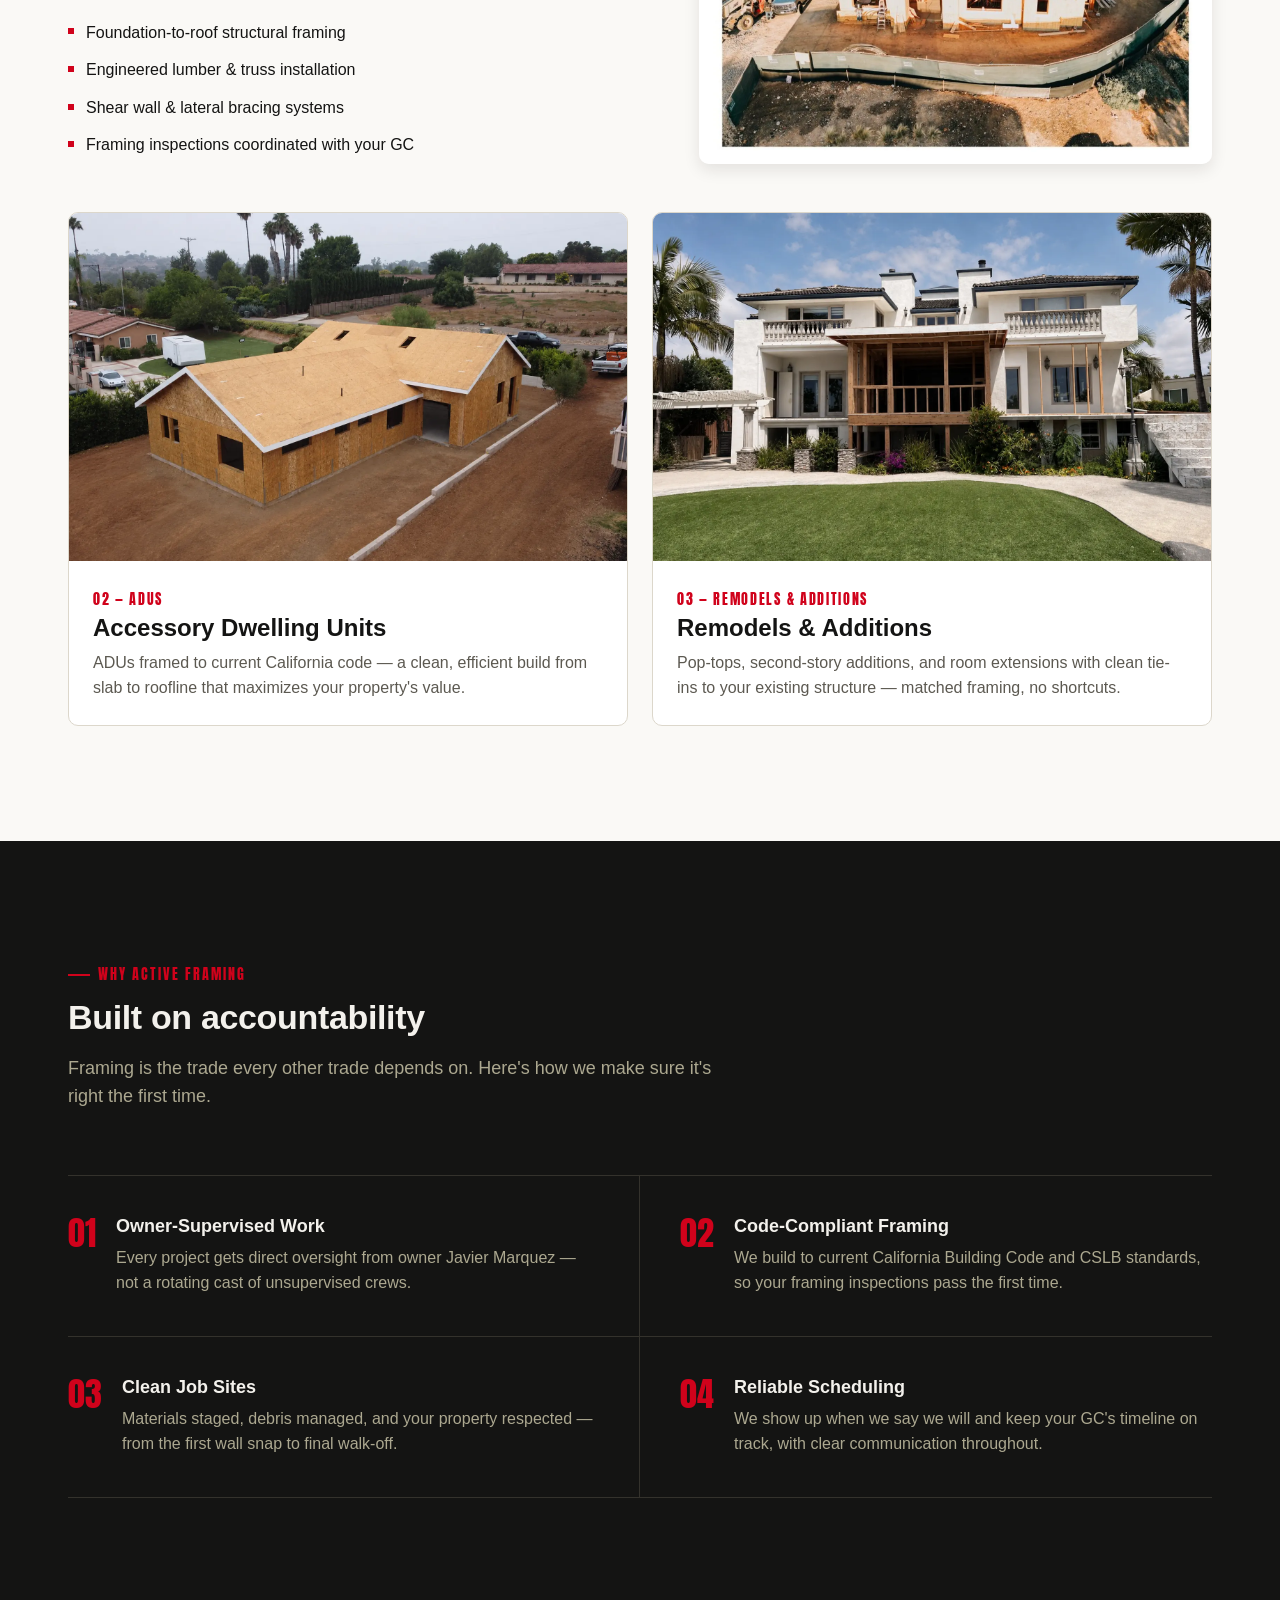
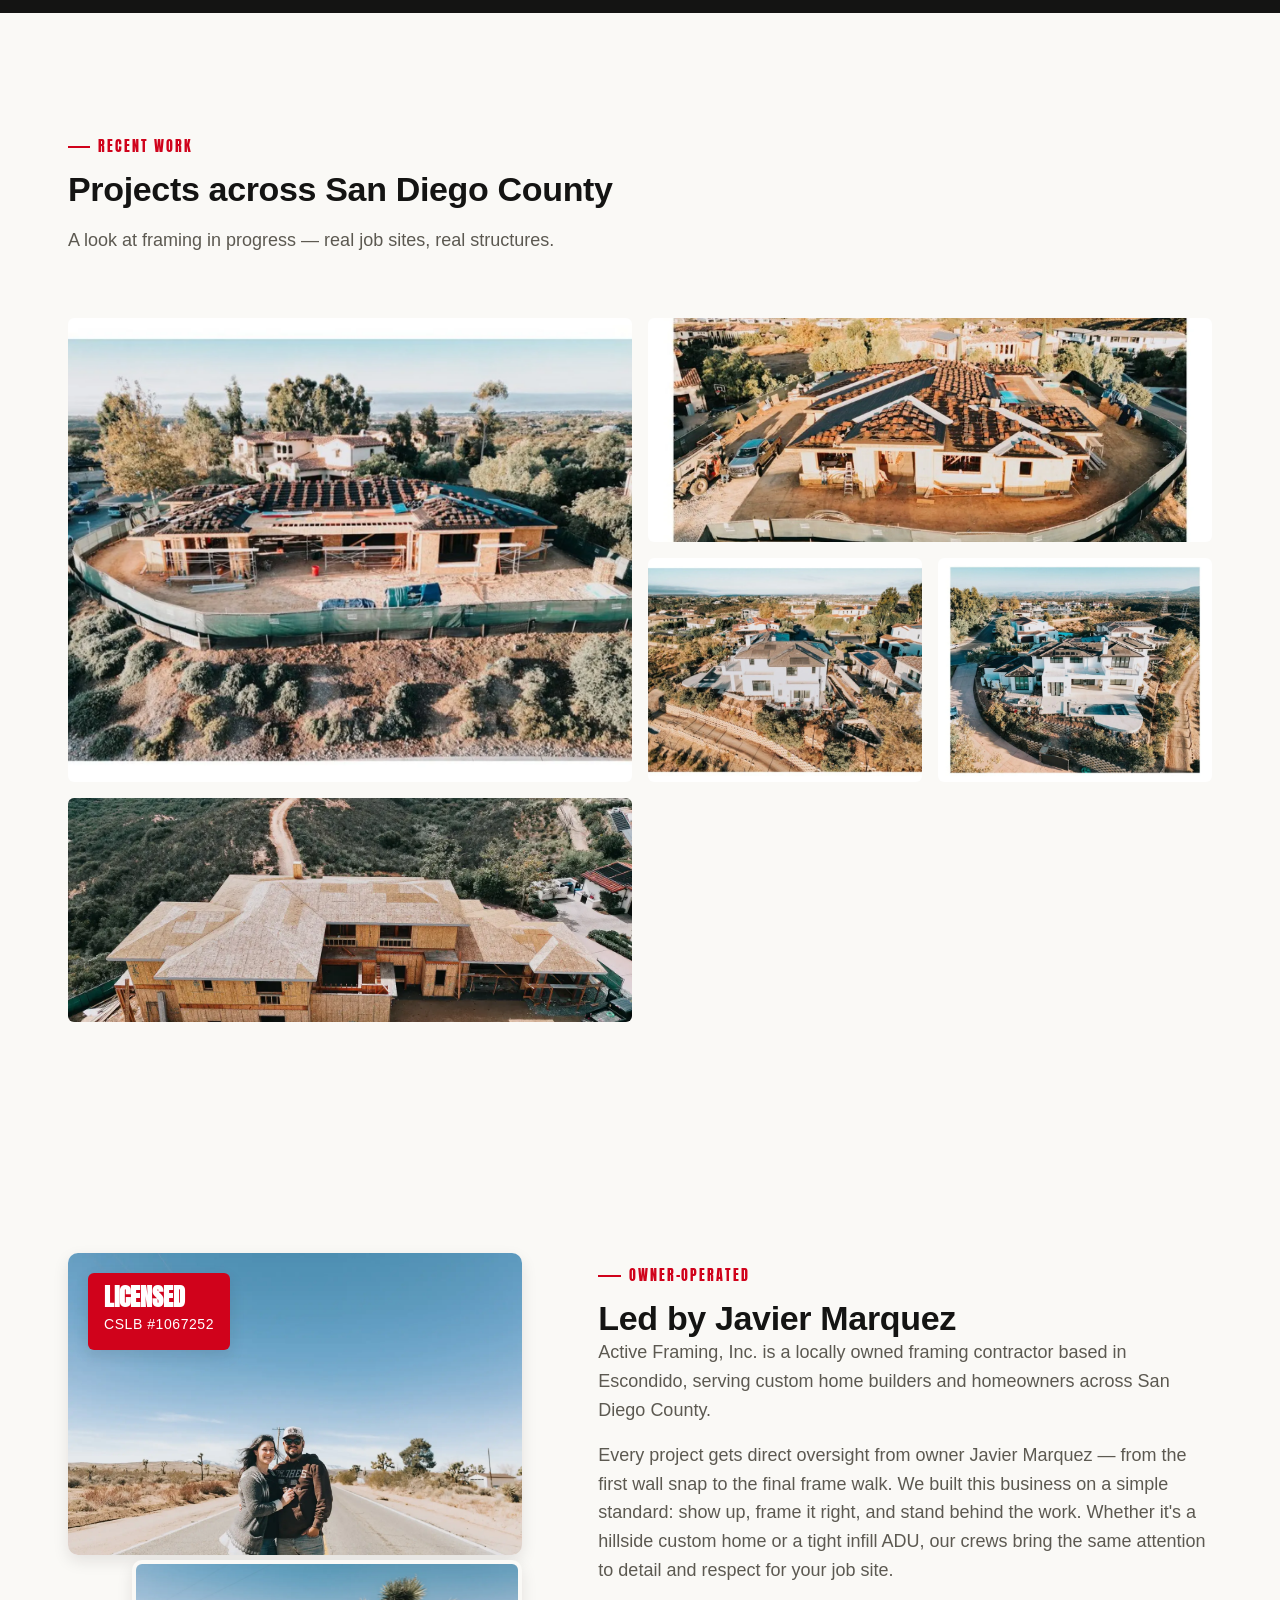
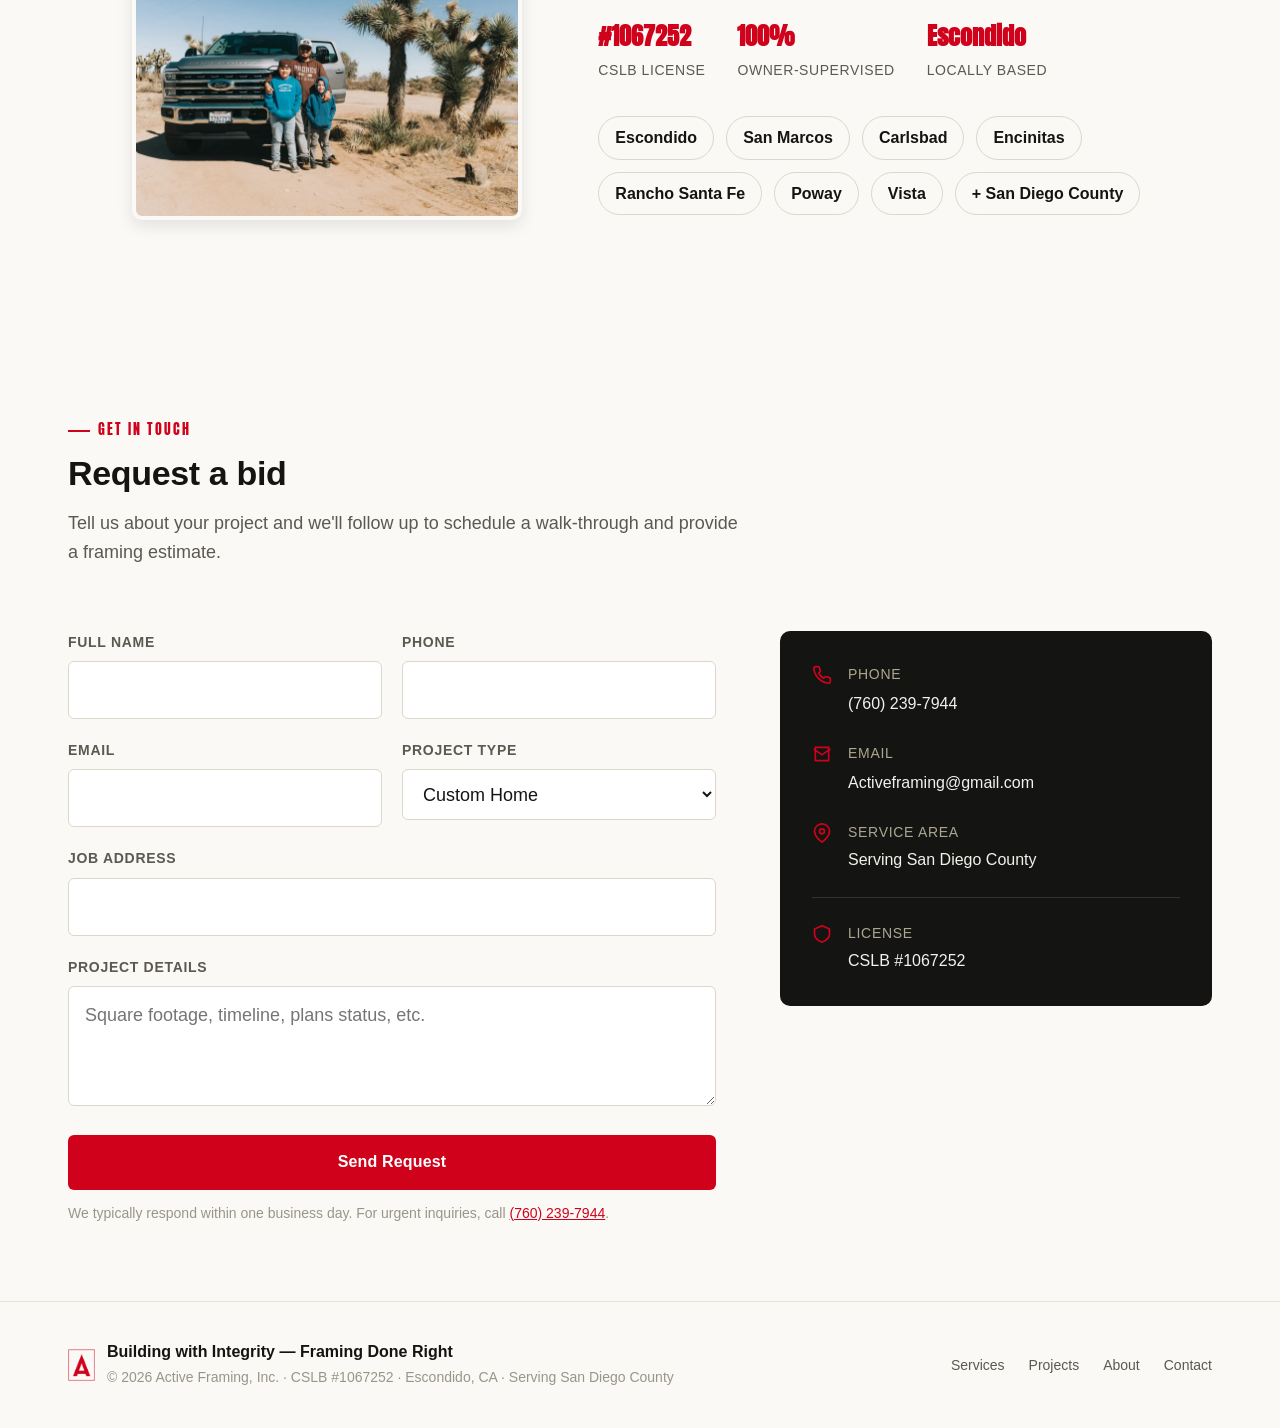
==== commit e0b456fa: "Remove private street address" ====
--- a/index.html
+++ b/index.html
@@ -33,14 +33,6 @@
   "name": "Active Framing, Inc.",
   "telephone": "+1-760-239-7944",
   "email": "Activeframing@gmail.com",
-  "address": {
-    "@type": "PostalAddress",
-    "streetAddress": "2314 Felicita Road",
-    "addressLocality": "Escondido",
-    "addressRegion": "CA",
-    "postalCode": "92029",
-    "addressCountry": "US"
-  },
   "areaServed": "San Diego County, CA",
   "description": "Owner-supervised residential framing contractor specializing in custom homes, ADUs, remodels, and additions across San Diego County.",
   "url": "https://activeframing.com/"
@@ -387,8 +379,8 @@
           <div class="contact-row">
             <svg viewBox="0 0 24 24" fill="none" stroke="currentColor" stroke-width="2" aria-hidden="true"><path d="M21 10c0 7-9 13-9 13s-9-6-9-13a9 9 0 1 1 18 0Z"/><circle cx="12" cy="10" r="3"/></svg>
             <div>
-              <span class="contact-label">Office</span>
-              <p>2314 Felicita Road<br />Escondido, CA 92029</p>
+              <span class="contact-label">Service Area</span>
+              <p>Serving San Diego County</p>
             </div>
           </div>
           <div class="contact-divider"></div>
@@ -397,13 +389,6 @@
             <div>
               <span class="contact-label">License</span>
               <p>CSLB #1067252</p>
-            </div>
-          </div>
-          <div class="contact-row">
-            <svg viewBox="0 0 24 24" fill="none" stroke="currentColor" stroke-width="2" aria-hidden="true"><path d="M9 20l-5.447-2.724A1 1 0 0 1 3 16.382V5.618a1 1 0 0 1 1.447-.894L9 7m0 13 6-3m-6 3V7m6 10 5.447 2.724A1 1 0 0 0 21 18.618V7.618a1 1 0 0 0-.553-.894L15 4m0 13V4m0 0L9 7"/></svg>
-            <div>
-              <span class="contact-label">Service Area</span>
-              <p>San Diego County</p>
             </div>
           </div>
         </aside>
--- a/style.css
+++ b/style.css
@@ -911,7 +911,18 @@
   width: auto;
   display: block;
 }
+.footer-copy {
+  display: flex;
+  flex-direction: column;
+  gap: var(--space-1);
+}
+.footer-slogan {
+  font-size: var(--text-sm);
+  line-height: 1.25;
+  color: var(--color-text);
+}
 .footer-meta {
+  display: block;
   font-size: var(--text-xs);
   color: var(--color-text-faint);
 }
